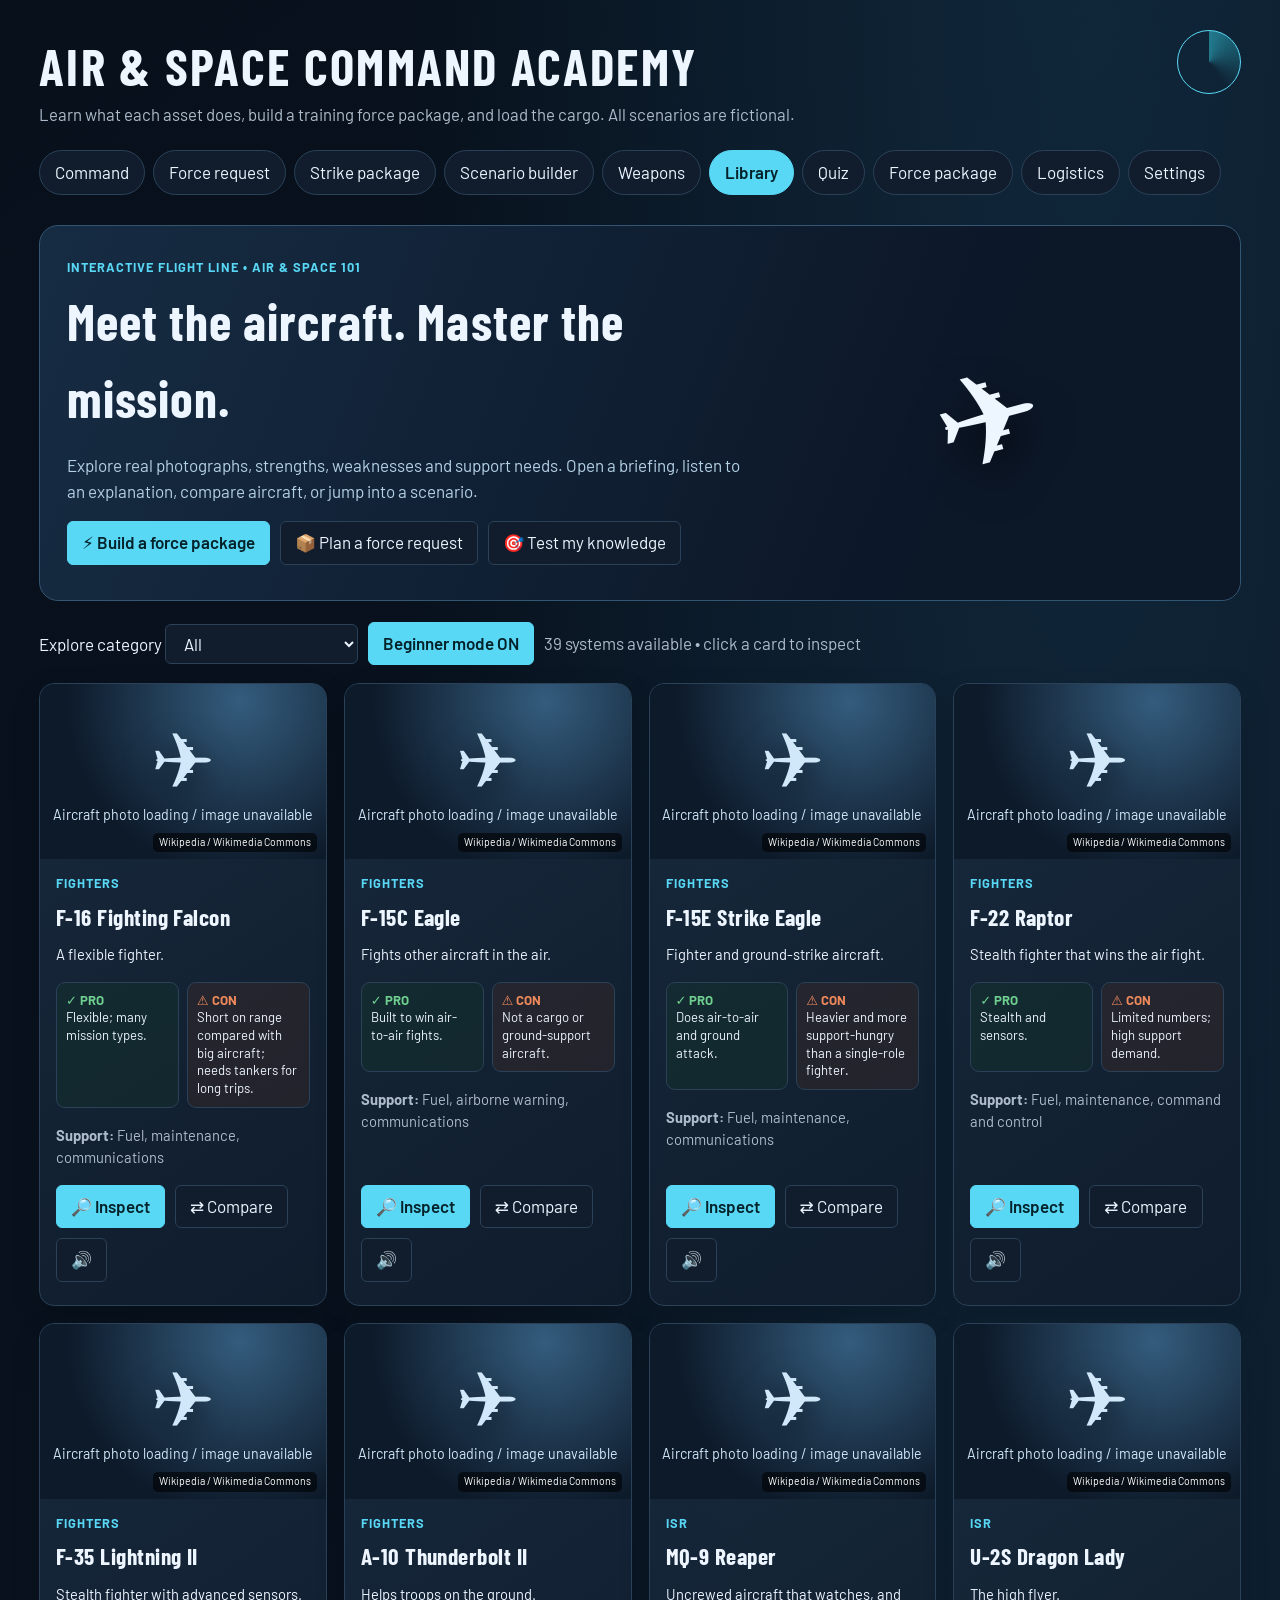
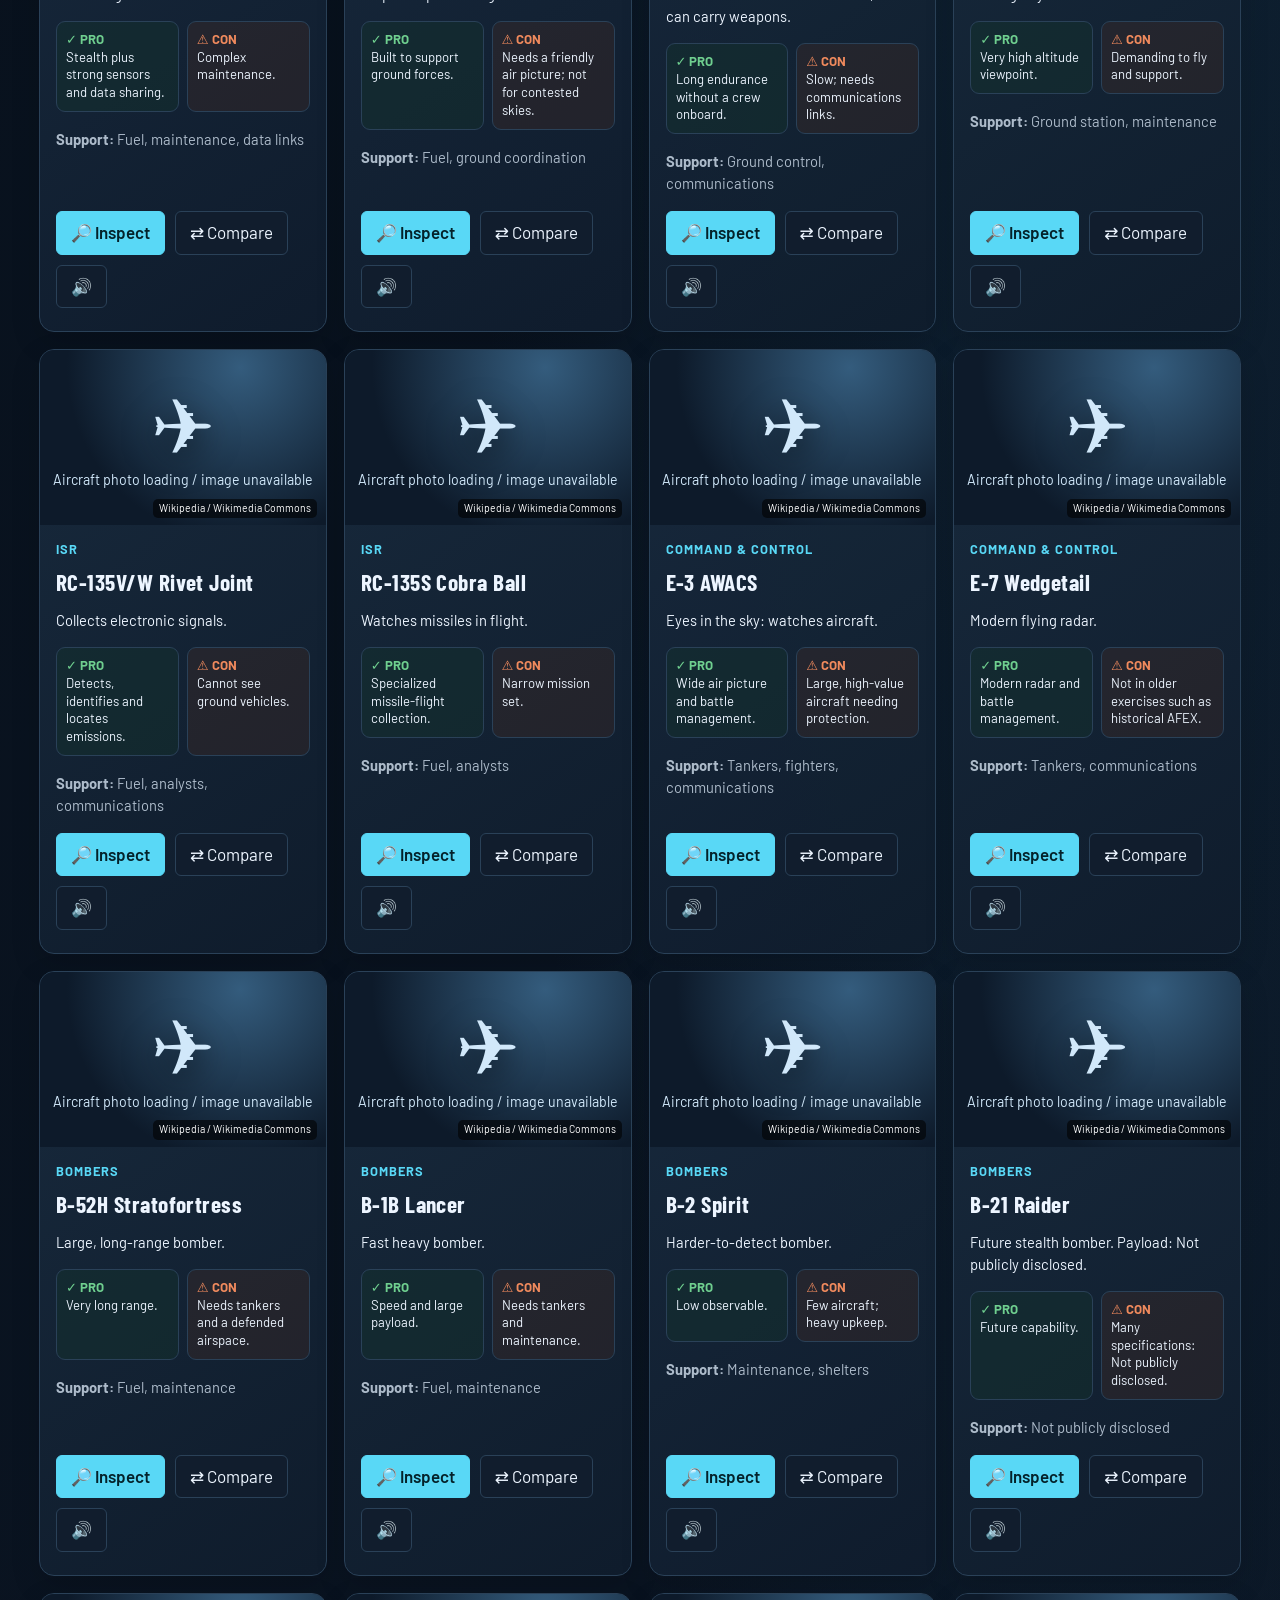
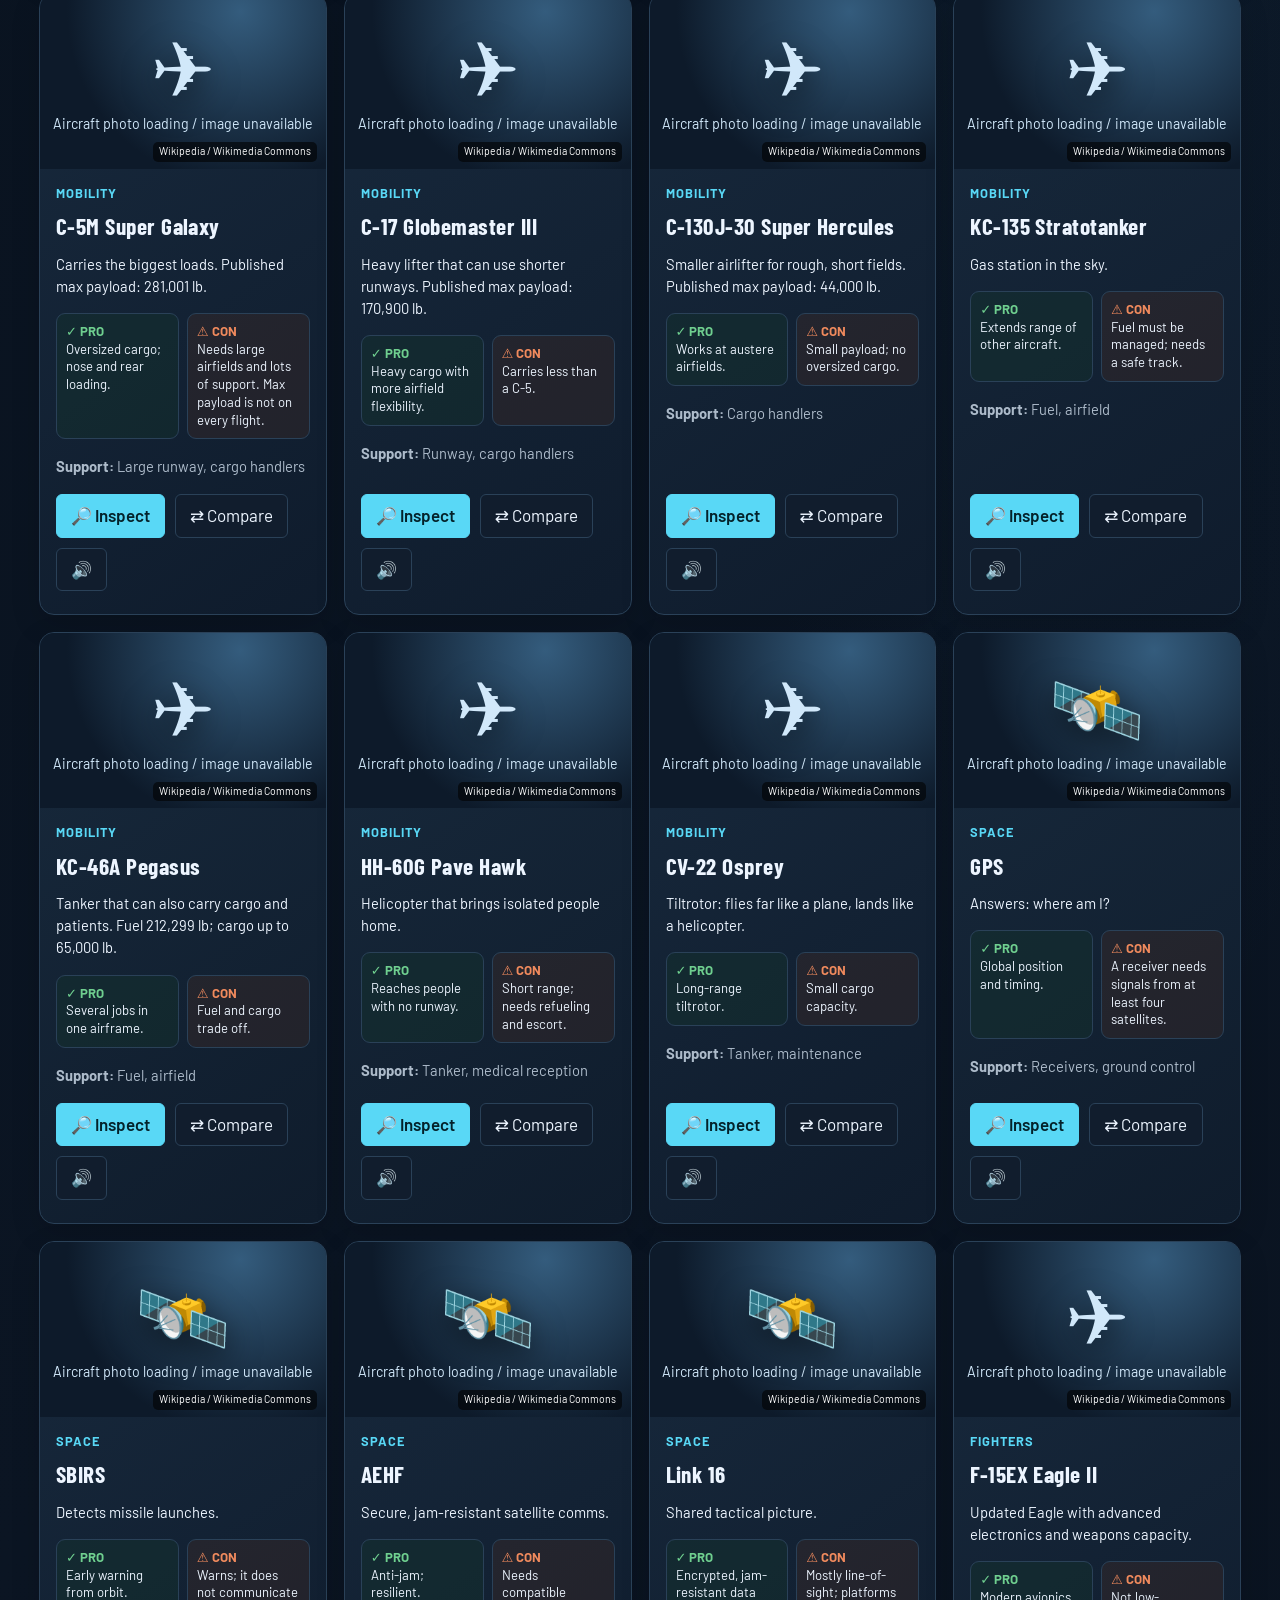
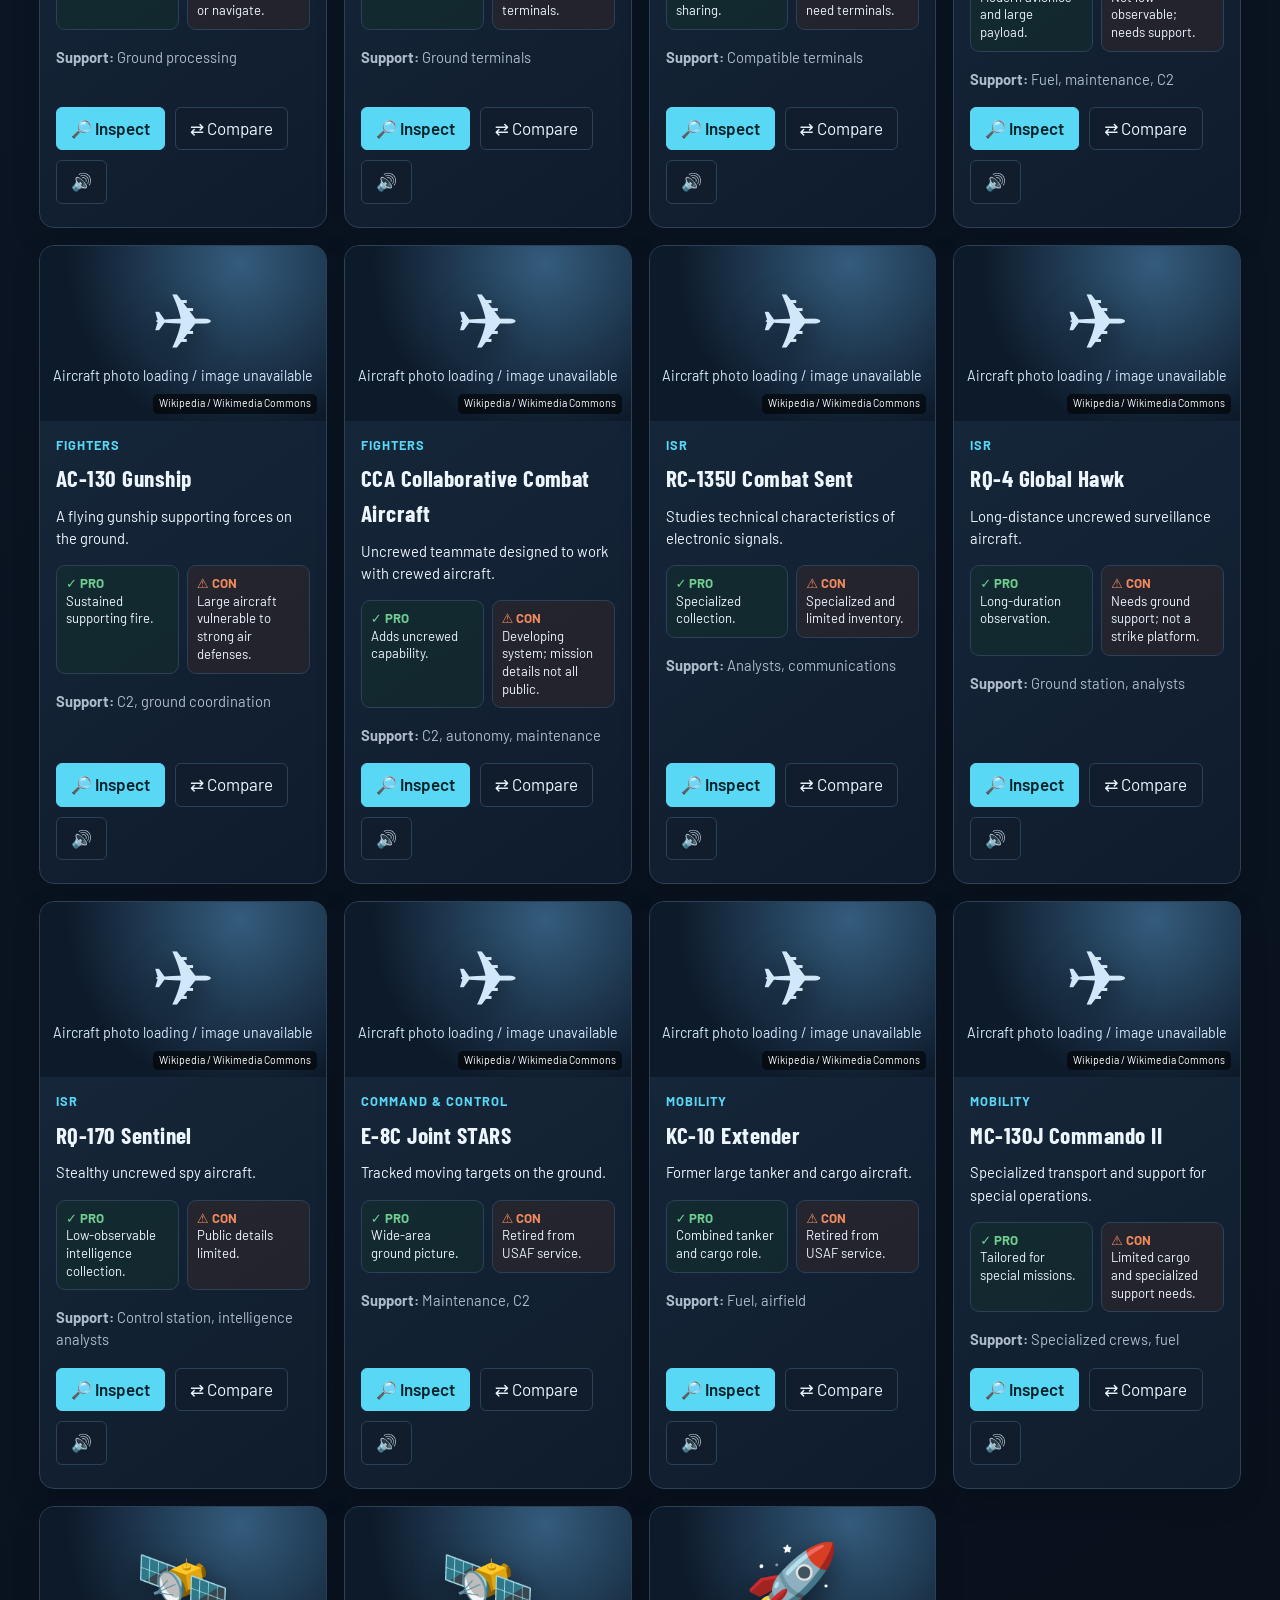
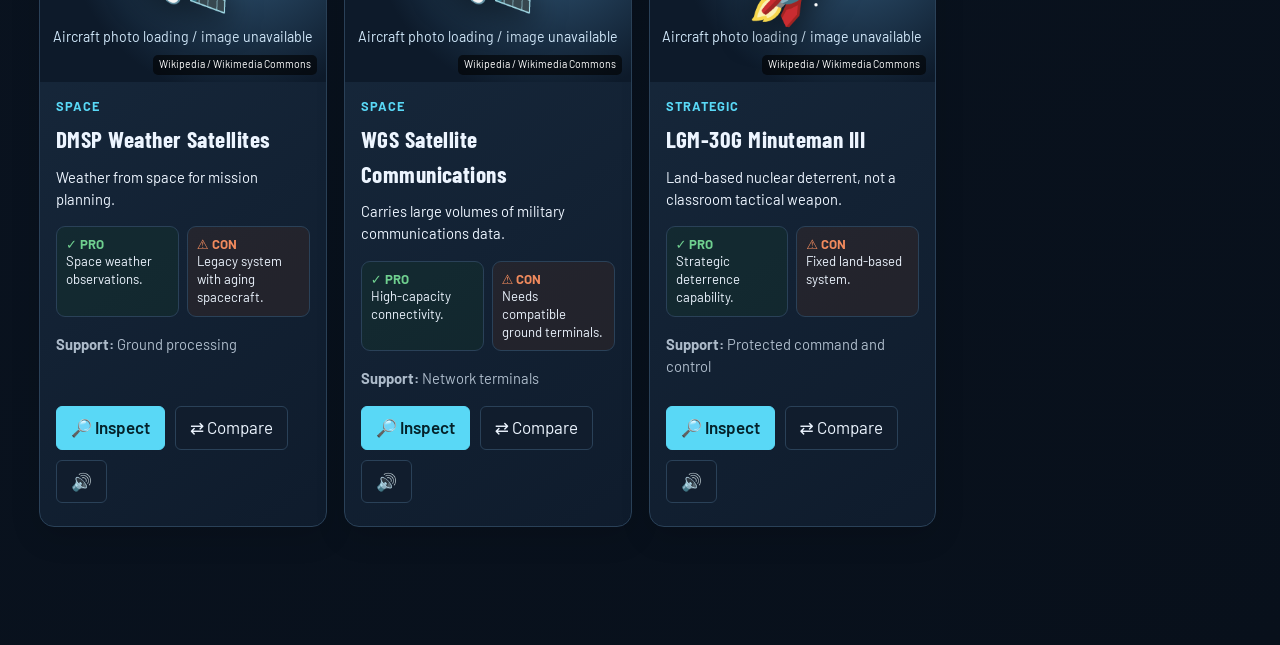
==== index.html @ cf3b9853 "Build interactive Air & Space Command Academy with visual aircraft hangar and mission training" ====
<!DOCTYPE html>
<html lang="en"><head><meta charset="utf-8"><title>Air & Space Command Academy</title>
<meta name="viewport" content="width=device-width, initial-scale=1, viewport-fit=cover">
<link rel="stylesheet" href="https://fonts.googleapis.com/css2?family=Barlow+Condensed:wght@600;700&family=Barlow:wght@400;500;600&display=swap">
<style>
:root{--bg:#0b121b;--panel:#141e2b;--line:#2a3a4d;--tx:#e6edf5;--mut:#9fb0c4;--acc:#35d0e6;--ok:#6fcf8f;--bad:#f08a5d;--warn:#e8c75a;--fs:17px;color-scheme:dark;box-sizing:border-box;padding-top:env(safe-area-inset-top,0px);padding-bottom:env(safe-area-inset-bottom,0px)}
@media(prefers-color-scheme:dark){:root:not([data-theme=light]){--bg:#0b121b}}
:root[data-theme=light]{--bg:#eef2f6;--panel:#fff;--line:#c5d0dc;--tx:#14202e;--mut:#4a5d72;--acc:#066f82;--ok:#18793c;--bad:#b4491c;--warn:#8a6a00;color-scheme:light}
*{box-sizing:border-box}html{scroll-padding-top:env(safe-area-inset-top,0px)}
body{margin:0;background:var(--bg);color:var(--tx);font:var(--fs)/1.5 Barlow,system-ui,sans-serif}
h1,h2,h3{font-family:'Barlow Condensed',Impact,sans-serif;letter-spacing:.02em;margin:.2em 0}
h1{font-size:2.3em;line-height:1}h2{font-size:1.7em}h3{font-size:1.25em}
header{padding:18px 16px 8px;max-width:1100px;margin:auto}
header p{color:var(--mut);margin:.2em 0 0}
nav{display:flex;gap:6px;flex-wrap:wrap;max-width:1100px;margin:8px auto;padding:0 16px}
button,select{font:inherit;color:var(--tx);background:var(--panel);border:1px solid var(--line);border-radius:6px;padding:8px 14px;cursor:pointer}
button:hover{border-color:var(--acc)}button:focus-visible,select:focus-visible,[tabindex]:focus-visible{outline:3px solid var(--acc);outline-offset:2px}
button.on{background:var(--acc);color:#04222a;border-color:var(--acc);font-weight:600}
button:disabled{opacity:.45;cursor:not-allowed}
main{max-width:1100px;margin:auto;padding:8px 16px 60px}
.grid{display:grid;gap:12px;grid-template-columns:repeat(auto-fill,minmax(230px,1fr))}
.card{background:var(--panel);border:1px solid var(--line);border-radius:8px;padding:14px}
.card.sel{border-color:var(--acc)}
.tag{display:inline-block;font-size:.78em;padding:1px 8px;border:1px solid var(--line);border-radius:99px;color:var(--mut);margin:0 4px 4px 0}
.ok{color:var(--ok)}.bad{color:var(--bad)}.warn{color:var(--warn)}.mut{color:var(--mut)}
.row{display:flex;gap:10px;flex-wrap:wrap;align-items:center;margin:8px 0}
.two{display:grid;gap:14px;grid-template-columns:1fr 1fr}@media(max-width:720px){.two{grid-template-columns:1fr}}
.bar{height:14px;background:var(--line);border-radius:7px;overflow:hidden}.bar i{display:block;height:100%;background:var(--acc);transition:width .25s}
.bar i.over{background:var(--bad)}
table{width:100%;border-collapse:collapse}th,td{border-bottom:1px solid var(--line);padding:8px;text-align:left;vertical-align:top}
.opt{display:block;width:100%;text-align:left;margin:6px 0}
.opt.right{border-color:var(--ok)}.opt.wrong{border-color:var(--bad)}
.radar{width:64px;height:64px;border-radius:50%;border:1px solid var(--acc);background:conic-gradient(from 0deg,rgba(53,208,230,.5),transparent 40%);animation:sw 4s linear infinite;float:right}
@keyframes sw{to{transform:rotate(360deg)}}
.rm .radar{animation:none}@media(prefers-reduced-motion:reduce){.radar{animation:none}}
.rm .radar{animation:none}
.plane{transition:transform 1.6s ease-in-out}
.hud{display:grid;gap:8px;grid-template-columns:repeat(auto-fit,minmax(120px,1fr));margin-bottom:10px}.hud div{background:var(--panel);border:1px solid var(--line);border-radius:8px;padding:8px 10px}.hud b{display:block;font:700 1.5em 'Barlow Condensed',sans-serif}
.ev{border-left:4px solid var(--warn);background:var(--panel);padding:10px 14px;margin:8px 0;border-radius:0 8px 8px 0}.tip{border-left-color:var(--acc)}
.log{max-height:190px;overflow:auto;font-size:.9em;color:var(--mut);padding-left:18px}
.map{background:var(--panel);border:1px solid var(--line);border-radius:8px}.map text{fill:var(--tx);font:12px Barlow,sans-serif}

/* Air & Space Academy visual upgrade — aircraft imagery with accessible fallbacks */
:root{--bg:#080f1a;--panel:#111d2d;--line:#2a4158;--acc:#59d8f6;--tx:#edf5ff;--mut:#adbbca}
body{background:radial-gradient(ellipse at 85% -10%,rgba(40,105,146,.28),transparent 46%),linear-gradient(145deg,#07101b,#0b1523 60%,#08101b);min-height:100vh}
header{max-width:1250px;padding:30px 24px 15px}header h1{font-size:clamp(2.2rem,4vw,4.1rem);letter-spacing:.045em;text-transform:uppercase}header p{font-size:1.05rem}
nav,main{max-width:1250px}nav{gap:8px;padding:0 24px;margin-bottom:12px}nav button{border-radius:999px;padding:9px 15px}main{padding:18px 24px 100px}
.card{border-radius:15px;padding:18px;background:linear-gradient(145deg,rgba(24,42,61,.98),rgba(15,28,44,.98));box-shadow:0 10px 30px #0002}
button{transition:transform .16s,border-color .15s,background .15s}button:hover:not(:disabled){transform:translateY(-2px)}
.aircraft-grid{display:grid;grid-template-columns:repeat(auto-fit,minmax(265px,1fr));gap:17px;margin:18px 0}
.aircraft-card{padding:0;overflow:hidden;display:flex;flex-direction:column;min-height:385px;transition:transform .2s,box-shadow .2s}
.aircraft-card:hover{transform:translateY(-4px);box-shadow:0 20px 44px #0006}
.aircraft-photo{width:100%;height:175px;object-fit:cover;display:block;background:linear-gradient(145deg,#253951,#07101d)}
.aircraft-photo[hidden]{display:none}
.photo-wrap{position:relative;height:175px;overflow:hidden;background:radial-gradient(circle at 70% 10%,#345c7d,#0d1a2a 68%)}
.photo-fallback{position:absolute;inset:0;display:flex;align-items:center;justify-content:center;flex-direction:column;gap:8px;color:#d1e8fa}
.photo-fallback .silhouette{font-size:4.8rem;line-height:1;filter:drop-shadow(0 10px 16px #0008)}
.photo-wrap.has-image .photo-fallback{display:none}
.photo-credit{position:absolute;bottom:7px;right:9px;background:#0009;color:white;padding:2px 6px;border-radius:5px;font-size:.65rem}
.ac-body{padding:15px 16px;flex:1;display:flex;flex-direction:column;gap:6px}.ac-body h3{font-size:1.45rem;margin:0}
.ac-body p{margin:3px 0;font-size:.92rem}.ac-actions{margin-top:auto;padding-top:8px}
.pro-con{display:grid;grid-template-columns:1fr 1fr;gap:8px;margin:7px 0}.pro-con div{padding:9px;border:1px solid var(--line);border-radius:9px;font-size:.82rem;line-height:1.35}.pro-con .positive{background:#14382855}.pro-con .negative{background:#462b2355}
.ac-role{color:var(--acc);font-size:.8rem;font-weight:700;letter-spacing:.08em;text-transform:uppercase}
.ac-hero{padding:27px;border:1px solid #335673;border-radius:19px;background:linear-gradient(112deg,#162c43,#0c1728 75%);display:grid;grid-template-columns:1.5fr 1fr;gap:15px;align-items:center;margin-bottom:21px;overflow:hidden}
.ac-hero h2{font-size:clamp(1.9rem,4vw,3.2rem);margin:4px 0}.ac-hero p{color:#b4d0e4}.ac-hero-art{font-size:8rem;text-align:center;transform:rotate(-15deg);text-shadow:0 20px 40px #0009}
.mini-grid{display:grid;grid-template-columns:repeat(auto-fit,minmax(160px,1fr));gap:10px;margin:10px 0 20px}
.mini-grid button{padding:12px;text-align:left;border-radius:12px}.mini-grid .photo-wrap{height:105px;border-radius:8px;margin-bottom:9px}.mini-grid .photo-fallback .silhouette{font-size:3rem}
.glass-modal{position:fixed;inset:0;background:#02080dcc;z-index:100;display:flex;align-items:center;justify-content:center;padding:18px;backdrop-filter:blur(8px)}
.glass-modal .modal-panel{width:min(720px,100%);max-height:94vh;overflow:auto;border:1px solid #46748f;border-radius:20px;background:#122236;box-shadow:0 40px 100px #000c;padding:22px}
.glass-modal .photo-wrap{height:260px;border-radius:13px;margin:10px 0 15px}
.glass-modal .photo-fallback .silhouette{font-size:6rem}
.modal-head{display:flex;align-items:center;justify-content:space-between;gap:10px}
.toast-area{position:fixed;bottom:20px;right:20px;z-index:120;max-width:min(420px,90vw);pointer-events:none}.game-toast{background:#193a4b;border:1px solid #59d8f6;border-radius:13px;padding:13px 16px;margin-top:8px;box-shadow:0 16px 36px #0008;animation:toastin .24s ease both}
@keyframes toastin{from{transform:translateY(18px);opacity:0}to{transform:none;opacity:1}}
.stage-panel{padding:13px;border:1px solid #315371;border-radius:12px;background:#0b2031;margin:12px 0}
.stage-panel h3{margin-bottom:6px}.tag{border-color:#3e5a74}
.game-flag{background:linear-gradient(100deg,#204b66,#0e253b);padding:12px;border-radius:10px;margin:14px 0}
@media(max-width:700px){.ac-hero{grid-template-columns:1fr}.ac-hero-art{display:none}main{padding:12px 13px 70px}.pro-con{grid-template-columns:1fr}.aircraft-grid{grid-template-columns:1fr}header{padding:20px 14px 12px}}
@media(prefers-reduced-motion:reduce){.aircraft-card,.game-toast,button{animation:none;transition:none!important}}
</style></head><body>
<header><div class="radar" aria-hidden="true"></div><h1>Air &amp; Space Command Academy</h1>
<p>Learn what each asset does, build a training force package, and load the cargo. All scenarios are fictional.</p></header>
<nav id="nav" aria-label="Main"></nav>
<main id="app" aria-live="polite"></main>
<script>
/* ---------- DATA (public-source facts only; unknowns are marked) ---------- */
const A=[
["f16","F-16 Fighting Falcon","Fighters","Multirole fighter","A flexible fighter.","fighter","Flexible; many mission types.","Short on range compared with big aircraft; needs tankers for long trips.","Fuel, maintenance, communications"],
["f15c","F-15C Eagle","Fighters","Air superiority","Fights other aircraft in the air.","fighter","Built to win air-to-air fights.","Not a cargo or ground-support aircraft.","Fuel, airborne warning, communications"],
["f15e","F-15E Strike Eagle","Fighters","Multirole strike","Fighter and ground-strike aircraft.","fighter","Does air-to-air and ground attack.","Heavier and more support-hungry than a single-role fighter.","Fuel, maintenance, communications"],
["f22","F-22 Raptor","Fighters","Air dominance (stealth)","Stealth fighter that wins the air fight.","fighter","Stealth and sensors.","Limited numbers; high support demand.","Fuel, maintenance, command and control"],
["f35","F-35 Lightning II","Fighters","Stealth multirole","Stealth fighter with advanced sensors.","fighter","Stealth plus strong sensors and data sharing.","Complex maintenance.","Fuel, maintenance, data links"],
["a10","A-10 Thunderbolt II","Fighters","Close air support","Helps troops on the ground.","fighter","Built to support ground forces.","Needs a friendly air picture; not for contested skies.","Fuel, ground coordination"],
["mq9","MQ-9 Reaper","ISR","ISR and strike","Uncrewed aircraft that watches, and can carry weapons.","isr","Long endurance without a crew onboard.","Slow; needs communications links.","Ground control, communications"],
["u2","U-2S Dragon Lady","ISR","High-altitude reconnaissance","The high flyer.","isr","Very high altitude viewpoint.","Demanding to fly and support.","Ground station, maintenance"],
["rc135","RC-135V/W Rivet Joint","ISR","Signals intelligence","Collects electronic signals.","isr","Detects, identifies and locates emissions.","Cannot see ground vehicles.","Fuel, analysts, communications"],
["rc135s","RC-135S Cobra Ball","ISR","Ballistic missile intelligence","Watches missiles in flight.","isr","Specialized missile-flight collection.","Narrow mission set.","Fuel, analysts"],
["e3","E-3 AWACS","Command & control","Airborne warning and control","Eyes in the sky: watches aircraft.","c2","Wide air picture and battle management.","Large, high-value aircraft needing protection.","Tankers, fighters, communications"],
["e7","E-7 Wedgetail","Command & control","Airborne early warning and control","Modern flying radar.","c2","Modern radar and battle management.","Not in older exercises such as historical AFEX.","Tankers, communications"],
["b52","B-52H Stratofortress","Bombers","Long-range strategic bomber","Large, long-range bomber.","bomber","Very long range.","Needs tankers and a defended airspace.","Fuel, maintenance"],
["b1","B-1B Lancer","Bombers","Supersonic conventional bomber","Fast heavy bomber.","bomber","Speed and large payload.","Needs tankers and maintenance.","Fuel, maintenance"],
["b2","B-2 Spirit","Bombers","Stealth bomber","Harder-to-detect bomber.","bomber","Low observable.","Few aircraft; heavy upkeep.","Maintenance, shelters"],
["b21","B-21 Raider","Bombers","Next-generation stealth bomber","Future stealth bomber. Payload: Not publicly disclosed.","bomber","Future capability.","Many specifications: Not publicly disclosed.","Not publicly disclosed"],
["c5","C-5M Super Galaxy","Mobility","Oversized strategic airlift","Carries the biggest loads. Published max payload: 281,001 lb.","airlift","Oversized cargo; nose and rear loading.","Needs large airfields and lots of support. Max payload is not on every flight.","Large runway, cargo handlers"],
["c17","C-17 Globemaster III","Mobility","Strategic and tactical airlift","Heavy lifter that can use shorter runways. Published max payload: 170,900 lb.","airlift medevac","Heavy cargo with more airfield flexibility.","Carries less than a C-5.","Runway, cargo handlers"],
["c130","C-130J-30 Super Hercules","Mobility","Tactical airlift","Smaller airlifter for rough, short fields. Published max payload: 44,000 lb.","airlift","Works at austere airfields.","Small payload; no oversized cargo.","Cargo handlers"],
["kc135","KC-135 Stratotanker","Mobility","Aerial refueling","Gas station in the sky.","tanker","Extends range of other aircraft.","Fuel must be managed; needs a safe track.","Fuel, airfield"],
["kc46","KC-46A Pegasus","Mobility","Refueling, cargo, aeromedical","Tanker that can also carry cargo and patients. Fuel 212,299 lb; cargo up to 65,000 lb.","tanker airlift medevac","Several jobs in one airframe.","Fuel and cargo trade off.","Fuel, airfield"],
["hh60","HH-60G Pave Hawk","Mobility","Combat rescue","Helicopter that brings isolated people home.","rescue","Reaches people with no runway.","Short range; needs refueling and escort.","Tanker, medical reception"],
["cv22","CV-22 Osprey","Mobility","Special operations transport","Tiltrotor: flies far like a plane, lands like a helicopter.","rescue airlift","Long-range tiltrotor.","Small cargo capacity.","Tanker, maintenance"],
["gps","GPS","Space","Position, navigation, timing","Answers: where am I?","space","Global position and timing.","A receiver needs signals from at least four satellites.","Receivers, ground control"],
["sbirs","SBIRS","Space","Missile warning","Detects missile launches.","space","Early warning from orbit.","Warns; it does not communicate or navigate.","Ground processing"],
["aehf","AEHF","Space","Protected satellite communications","Secure, jam-resistant satellite comms.","comms","Anti-jam; resilient.","Needs compatible terminals.","Ground terminals"],
["l16","Link 16","Space","Tactical data sharing","Shared tactical picture.","comms","Encrypted, jam-resistant data sharing.","Mostly line-of-sight; platforms need terminals.","Compatible terminals"]
].map(a=>({id:a[0],name:a[1],cat:a[2],job:a[3],easy:a[4],tags:a[5].split(" "),pro:a[6],con:a[7],sup:a[8]}));
const byId=Object.fromEntries(A.map(a=>[a.id,a]));
const CATS=["All",...new Set(A.map(a=>a.cat))];
const MISSIONS=[
{t:"Humanitarian disaster relief",b:"A fictional storm has cut road access to a coastal region. Deliver food, water and medical supplies and move the injured.",need:[["airlift","Airlift to move supplies"],["medevac","Aeromedical capability for patients"],["comms","Communications so receiving teams are coordinated"]],bad:["fighter","bomber"]},
{t:"ISR collection",b:"A commander needs long-endurance observation of a fictional region, with findings reported quickly.",need:[["isr","A collection asset"],["c2","Command and control to manage the picture"],["comms","A communications path to deliver the report"]],bad:["bomber","airlift"]},
{t:"Personnel recovery",b:"A fictional crew is isolated far from any runway. Recover them and get them to medical care.",need:[["rescue","A recovery asset"],["tanker","Refueling to extend reach"],["isr","ISR to locate the people"],["c2","Command and control to coordinate"]],bad:["bomber"]}];
const CARGO=[["Water pallets",30000,0],["Food pallets",24000,0],["Medical supplies",8000,0],["Generator set",12000,0],["Tall utility vehicle",20000,1],["Heavy loader",90000,1],["Field kitchen",14000,0]];
const CAP={c5:281001,c17:170900,c130:44000};
const AF={maj:["Major airfield","Accepts all three aircraft.",["c5","c17","c130"],0],sh:["Short regional runway","C-17 and C-130 only.",["c17","c130"],0],aus:["Austere strip","C-130 only.",["c130"],0]};

/* ---------- STATE ---------- */
const $=s=>document.querySelector(s);
let P={best:0,answered:0,correct:0,missed:[],text:17,rm:0,light:0};
try{Object.assign(P,JSON.parse(localStorage.getItem("asa")||"{}"))}catch(e){}
const save=()=>{try{localStorage.setItem("asa",JSON.stringify(P))}catch(e){}};
const S={view:"cmd",cat:"All",open:null,beg:true,cmp:[],q:null,m:0,picks:[],res:null,ac:"c130",af:"maj",load:[],lres:null};
const esc=s=>String(s).replace(/[&<>"]/g,c=>({"&":"&amp;","<":"&lt;",">":"&gt;",'"':"&quot;"}[c]));
const lb=n=>n.toLocaleString("en-US")+" lb";
const shuf=a=>{a=a.slice();for(let i=a.length-1;i>0;i--){const j=Math.random()*(i+1)|0;[a[i],a[j]]=[a[j],a[i]]}return a};
function apply(){document.documentElement.style.setProperty("--fs",P.text+"px");document.documentElement.dataset.theme=P.light?"light":"dark";document.body.classList.toggle("rm",!!P.rm)}

/* ---------- VIEWS ---------- */
const V={
hangar(){const list=A.filter(a=>S.cat=="All"||a.cat==S.cat);
let h=`<div class="row"><label>Category <select data-chg="cat">${CATS.map(c=>`<option${c==S.cat?" selected":""}>${c}</option>`).join("")}</select></label>
<button data-act="beg" class="${S.beg?"on":""}" aria-pressed="${S.beg}">Beginner explanations: ${S.beg?"on":"off"}</button></div>`;
if(S.cmp.length)h+=cmpTable();
h+=`<div class="grid">`+list.map(a=>`<div class="card ${S.open==a.id?"sel":""}"><h3>${esc(a.name)}</h3><span class="tag">${a.cat}</span>
<p>${S.beg?esc(a.easy):esc(a.job)}</p><div class="row"><button data-act="open" data-id="${a.id}">Inspect</button>
<button data-act="cmp" data-id="${a.id}" aria-pressed="${S.cmp.includes(a.id)}" class="${S.cmp.includes(a.id)?"on":""}">${S.cmp.includes(a.id)?"Remove":"Compare"}</button></div></div>`).join("")+`</div>`;
if(S.open){const a=byId[S.open];h+=`<div class="card" style="margin-top:14px" id="detail" tabindex="-1"><h2>${esc(a.name)}</h2>
<p><b>Job:</b> ${esc(a.job)}</p><p><b>In plain English:</b> ${esc(a.easy)}</p>
<div class="two"><div><h3 class="ok">Good at</h3><p>${esc(a.pro)}</p></div><div><h3 class="bad">Limitations</h3><p>${esc(a.con)}</p></div></div>
<p><b>Support it needs:</b> ${esc(a.sup)}</p><p class="mut">Where a figure is not listed, it is not publicly disclosed here. Verify numbers against official sources before using them in class.</p>
<div class="row"><button data-act="quizone" data-id="${a.id}">Test me on this</button><button data-act="close">Close</button></div></div>`}
return h},
quiz(){const q=S.q;
if(!q)return `<div class="card"><h2>Quiz</h2><p>Best score: ${P.best}% · Lifetime: ${P.correct}/${P.answered} correct</p><div class="row"><button class="on" data-act="qstart">Start 10 questions</button>${P.missed.length?`<button data-act="qmissed">Review ${P.missed.length} missed</button>`:""}</div></div>`;
if(q.i>=q.items.length){const pct=Math.round(q.score/q.items.length*100);return `<div class="card"><h2>Finished: ${q.score}/${q.items.length} (${pct}%)</h2><p>${pct>=80?"Strong work. Try the force package builder next.":"Review the missed assets in the Library, then retry."}</p><div class="row"><button class="on" data-act="qstart">Try again</button><button data-act="qclose">Done</button></div></div>`}
const it=q.items[q.i],a=byId[it.id];
return `<div class="card"><p class="mut">Question ${q.i+1} of ${q.items.length}</p><h2>What is the primary job of the ${esc(a.name)}?</h2>
${it.opts.map((o,k)=>{const L="ABCD"[k];let c="";if(q.done){if(o==a.job)c="right";else if(k==q.pick)c="wrong"}
return `<button class="opt ${c}" data-act="ans" data-k="${k}" ${q.done?"disabled":""}>${L}. ${esc(o)}</button>`}).join("")}
${q.done?`<p class="${q.pick!=null&&it.opts[q.pick]==a.job?"ok":"bad"}"><b>${it.opts[q.pick]==a.job?"Correct.":"Not quite."}</b> ${esc(a.easy)} Limitation to remember: ${esc(a.con)}</p><div class="row">${q.i>0?`<button data-act="qprev">Previous</button>`:""}<button class="on" data-act="qnext">Next</button></div>`:`<p class="mut">Pick the best answer. The explanation appears after you submit.</p>`}</div>`},
build(){const m=MISSIONS[S.m];
let h=`<div class="row"><label>Mission <select data-chg="m">${MISSIONS.map((x,i)=>`<option value="${i}"${i==S.m?" selected":""}>${x.t}</option>`).join("")}</select></label></div>
<div class="card"><h3>Brief</h3><p>${m.b}</p><p class="mut">Needs: ${m.need.map(n=>n[1]).join("; ")}.</p></div>
<h3>Your package (${S.picks.length})</h3><div class="row">${S.picks.length?S.picks.map(id=>`<button data-act="pick" data-id="${id}" class="on">${esc(byId[id].name)} ✕</button>`).join(""):`<span class="mut">Select assets below. Activate a selected asset to remove it.</span>`}</div>
<div class="row"><button class="on" data-act="assess" ${S.picks.length?"":"disabled"}>Submit for assessment</button><button data-act="clearpk">Clear</button></div>`;
if(S.res)h+=S.res;
h+=`<h3>Available assets</h3><div class="row">`+A.map(a=>`<button data-act="pick" data-id="${a.id}" aria-pressed="${S.picks.includes(a.id)}" class="${S.picks.includes(a.id)?"on":""}">${esc(a.name)}</button>`).join("")+`</div>`;return h},
logi(){const ac=S.ac,af=AF[S.af],cap=CAP[ac],tot=S.load.reduce((s,i)=>s+CARGO[i][1],0),pct=Math.min(100,tot/cap*100);
const ok=af[2].includes(ac);
let h=`<div class="row"><label>Aircraft <select data-chg="ac">${[["c5","C-5M"],["c17","C-17"],["c130","C-130J-30"]].map(x=>`<option value="${x[0]}"${x[0]==ac?" selected":""}>${x[1]}</option>`).join("")}</select></label>
<label>Destination <select data-chg="af">${Object.entries(AF).map(([k,v])=>`<option value="${k}"${k==S.af?" selected":""}>${v[0]}</option>`).join("")}</select></label></div>
<p class="${ok?"ok":"bad"}">${af[0]}: ${af[1]} ${ok?"This aircraft can land here.":"This aircraft cannot land here."}</p>
<p>Load: <b>${lb(tot)}</b> of ${lb(cap)} published maximum payload. <span class="mut">Cargo weights here are fictional; real payload varies by flight.</span></p>
<div class="bar" role="progressbar" aria-valuenow="${Math.round(pct)}" aria-valuemin="0" aria-valuemax="100"><i class="${tot>cap?"over":""}" style="width:${pct}%"></i></div>
<div class="grid" style="margin-top:12px">`+CARGO.map((c,i)=>{const on=S.load.includes(i);return `<div class="card ${on?"sel":""}"><b>${c[0]}</b><br>${lb(c[1])} ${c[2]?`<span class="tag">oversized</span>`:""}<div class="row"><button data-act="load" data-i="${i}" class="${on?"on":""}">${on?"Unload":"Load"}</button></div></div>`}).join("")+`</div>
<div class="row"><button class="on" data-act="launch" ${S.load.length?"":"disabled"}>Launch mission</button><button data-act="clearload">Clear load</button></div>`;
if(S.lres)h+=S.lres;
return h},
cmd(){return cmdView()},
settings(){return `<div class="card"><h2>Settings</h2><div class="row"><button data-act="tsm">Text smaller</button><button data-act="tlg">Text larger</button><span class="mut">Size ${P.text}px</span></div>
<div class="row"><button data-act="rm" aria-pressed="${!!P.rm}" class="${P.rm?"on":""}">Reduced motion: ${P.rm?"on":"off"}</button><button data-act="light" aria-pressed="${!!P.light}" class="${P.light?"on":""}">Light theme: ${P.light?"on":"off"}</button></div>
<div class="row"><button data-act="reset">Reset saved progress</button></div></div>
<div class="card" style="margin-top:12px"><h3>Roadmap</h3><p>This build covers the first milestone: library, compare, quiz, package builder and logistics. Next: 3D hangar, scenario files, simulation with seeded events, multiplayer.</p><p class="mut">Public build contains only fictional scenarios. Keep restricted exercise materials out of it.</p></div>`}
};
function cmpTable(){const rows=[["Job","job"],["Plain English","easy"],["Good at","pro"],["Limitations","con"],["Needs","sup"]];
return `<div class="card" style="margin-bottom:12px;overflow-x:auto"><h3>Comparison</h3><table><tr><th></th>${S.cmp.map(id=>`<th>${esc(byId[id].name)}</th>`).join("")}</tr>${rows.map(r=>`<tr><th>${r[0]}</th>${S.cmp.map(id=>`<td>${esc(byId[id][r[1]])}</td>`).join("")}</tr>`).join("")}</table></div>`}

/* ---------- RULES ---------- */
function assess(){const m=MISSIONS[S.m],cov=new Set(S.picks.flatMap(id=>byId[id].tags));
const got=m.need.filter(n=>cov.has(n[0])),miss=m.need.filter(n=>!cov.has(n[0]));
const needT=m.need.map(n=>n[0]);
const extra=S.picks.filter(id=>byId[id].tags.some(t=>m.bad.includes(t))||!byId[id].tags.some(t=>needT.includes(t)));
const score=Math.round(got.length/m.need.length*100-extra.length*10);
S.res=`<div class="card" style="margin:12px 0"><h3>Assessment: ${Math.max(0,score)}%</h3>
<p class="ok"><b>Matches the mission:</b> ${got.length?got.map(n=>n[1]).join("; "):"none yet"}.</p>
<p class="bad"><b>Missing:</b> ${miss.length?miss.map(n=>n[1]).join("; "):"nothing required."}</p>
<p class="warn"><b>Little value here:</b> ${extra.length?extra.map(id=>byId[id].name).join(", ")+". These add little to this objective.":"none."}</p>
<p class="mut">Training feedback only. Real packages depend on orders, threats and available specifications.</p></div>`}
function launch(){const ac=S.ac,af=AF[S.af],cap=CAP[ac],tot=S.load.reduce((s,i)=>s+CARGO[i][1],0),errs=[];
if(!af[2].includes(ac))errs.push(`The ${byId[ac].name} cannot operate from the ${af[0].toLowerCase()}.`);
if(tot>cap)errs.push(`Load is ${lb(tot-cap)} over the payload limit.`);
if(ac=="c130"&&S.load.some(i=>CARGO[i][2]))errs.push("Oversized cargo does not fit a C-130J-30 in this game.");
if(errs.length){S.lres=`<div class="card" style="margin-top:12px"><h3 class="bad">Launch rejected</h3><ul>${errs.map(e=>`<li>${e}</li>`).join("")}</ul><p>Nothing departed. Change the aircraft, destination or load and try again.</p></div>`;return}
S.lres=`<div class="card" style="margin-top:12px"><h3 class="ok">Delivered</h3><svg viewBox="0 0 400 60" width="100%" role="img" aria-label="Aircraft flying from origin to destination"><line x1="20" y1="40" x2="380" y2="40" stroke="var(--line)" stroke-dasharray="4"/><g class="plane" id="pl" style="transform:translateX(0)"><path d="M10 40 l22-8 l-4 8 l4 8z" fill="var(--acc)"/></g></svg>
<p>${S.load.length} items, ${lb(tot)}, delivered once. Inventory updated.</p><p class="mut">Takeaway: the best aircraft depends on cargo, runway and support, not just maximum payload.</p></div>`;
S.anim=1}

/* ---------- QUIZ ---------- */
function mkQ(ids){const items=shuf(ids).slice(0,10).map(id=>{const a=byId[id];const others=shuf([...new Set(A.filter(x=>x.job!=a.job).map(x=>x.job))]).slice(0,3);return{id,opts:shuf([a.job,...others])}});return{items,i:0,score:0,done:false,pick:null,ids}}

/* ---------- EVENTS ---------- */
document.addEventListener("click",e=>{const b=e.target.closest("[data-act],[data-v]");if(!b)return;
if(b.dataset.v){S.view=b.dataset.v;return draw()}
const a=b.dataset.act,id=b.dataset.id;
const F={
...CMDF,...FPF,...SBF,...FRF,beg:()=>S.beg=!S.beg,open:()=>{S.open=id;S.focus="detail"},close:()=>S.open=null,
cmp:()=>{S.cmp=S.cmp.includes(id)?S.cmp.filter(x=>x!=id):[...S.cmp,id].slice(-3)},
quizone:()=>{S.q=mkQ([id,...shuf(A.map(x=>x.id)).slice(0,9)]);S.q.items[0]=S.q.items.find(x=>x.id==id)||S.q.items[0];S.view="quiz"},
qstart:()=>S.q=mkQ(A.map(x=>x.id)),qmissed:()=>S.q=mkQ(P.missed),qclose:()=>S.q=null,
ans:()=>{const q=S.q;if(q.done)return;q.pick=+b.dataset.k;q.done=true;const it=q.items[q.i],ok=it.opts[q.pick]==byId[it.id].job;P.answered++;
if(ok){q.score++;P.correct++;P.missed=P.missed.filter(x=>x!=it.id)}else if(!P.missed.includes(it.id))P.missed.push(it.id);
if(q.i==q.items.length-1)P.best=Math.max(P.best,Math.round(q.score/q.items.length*100));save()},
qnext:()=>{S.q.i++;S.q.done=false;S.q.pick=null},qprev:()=>{S.q.i--;S.q.done=true},
pick:()=>{S.picks=S.picks.includes(id)?S.picks.filter(x=>x!=id):[...S.picks,id];S.res=null},clearpk:()=>{S.picks=[];S.res=null},assess,
load:()=>{const i=+b.dataset.i;S.load=S.load.includes(i)?S.load.filter(x=>x!=i):[...S.load,i];S.lres=null},clearload:()=>{S.load=[];S.lres=null},launch,
tsm:()=>{P.text=Math.max(14,P.text-1);save()},tlg:()=>{P.text=Math.min(26,P.text+1);save()},
rm:()=>{P.rm^=1;save()},light:()=>{P.light^=1;save()},
reset:()=>{if(confirm("Reset all saved progress?")){P={best:0,answered:0,correct:0,missed:[],text:17,rm:0,light:0};save()}}};
S.b=b;if(F[a]){F[a]();draw()}});
document.addEventListener("change",e=>{const k=e.target.dataset.chg;if(!k)return;const v=e.target.value;
if(k=="wa"){S.wa=v;S.ww=[]}if(k=="pm"){clearInterval(window.T);FP=newFP(+v)}if(k=="sd_t")S.sd.t=v;if(k=="sd_b")S.sd.b=v;if(k=="sd_e")S.sd.e=v;if(k=="frs")FR=newFR(+v);if(k.startsWith("frl:")){FR.load[k.slice(4)]=v;FR.res=null}if(k=="cat")S.cat=v;if(k=="m"){S.m=+v;S.res=null;S.picks=[]}if(k=="ac"){S.ac=v;S.lres=null}if(k=="af"){S.af=v;S.lres=null}draw()});

/* ---------- COMMAND GAME ---------- */
let G=null;
const rng=s=>()=>{s|=0;s=s+0x6D2B79F5|0;let t=Math.imul(s^s>>>15,1|s);t=t+Math.imul(t^t>>>7,61|t)^t;return((t^t>>>14)>>>0)/4294967296};
const EV=[{k:"storm",t:"Storm front: no flight can arrive this turn."},{k:"quake",t:"Aftershock: the Harbor City runway is closed again."},{k:"fault",t:"Maintenance fault: an idle aircraft is grounded for 2 turns."},{k:"surge",t:"Patient surge: 4 more casualties reported."},{k:"comms",t:"Communications outage: dispatching costs 2 AP until repaired."},{k:"gift",t:"Allied fuel donation: +3 fuel."}];
const FL=[["C-5M",26,0,2],["C-17 #1",16,6,1],["C-17 #2",16,6,1],["C-130 #1",4,2,1],["C-130 #2",4,2,1],["C-130 #3",4,2,1]];
const L=m=>G.log.unshift("T"+G.turn+": "+m);
function startTurn(){G.storm=false;G.ap=3;G.intel=null;const e=G.ev[G.turn];if(!e)return;L(e.t);
if(e.k=="storm")G.storm=true;if(e.k=="quake")G.rw=false;if(e.k=="surge")G.pat+=4;if(e.k=="comms")G.comms=false;if(e.k=="gift")G.fuel+=3;
if(e.k=="fault"){const c=G.ac.filter(a=>a.st=="idle");if(c.length){const a=c[G.r()*c.length|0];a.st="mx";a.w=2}}}
function newG(seed){const r=rng(seed),ev=[null];for(let t=1;t<=10;t++)ev.push(t>1&&r()<.65?EV[r()*EV.length|0]:null);
G={seed,turn:1,ap:3,fuel:10,sup:0,pat:6,evac:0,mor:0,rw:false,comms:true,storm:false,ev,r,log:[],intel:null,div:0,idle:0,apu:0,msg:"",over:false,ac:FL.map(f=>({n:f[0],cap:f[1],med:f[2],fc:f[3],st:"idle",job:"",w:0}))};
L("The Harbor City runway is damaged. Port Alder is ready. You are in command.")}
function endTurn(){if(G.over)return;G.apu+=G.ap;G.msg="";
G.ac.forEach(a=>{if(a.st=="back")a.st="idle";else if(a.st=="mx"&&--a.w<=0)a.st="idle"});
G.ac.forEach(a=>{if(a.st!="out")return;if(G.storm){L(a.n+" is holding for weather.");return}
if(a.cap>=16&&!G.rw){G.div++;L(a.n+" diverted: runway closed to heavy aircraft. Sortie wasted.");a.st="back";return}
if(a.job=="sup"){G.sup+=a.cap;L(a.n+" delivered "+a.cap+" supply units.")}else{const n=Math.min(a.med,G.pat);G.pat-=n;G.evac+=n;L(a.n+" evacuated "+n+" patients.")}a.st="back"});
G.pat+=2;if(G.pat>6){G.mor+=Math.ceil((G.pat-6)/3);L("Waiting patients are straining morale.")}
G.idle+=G.ac.filter(a=>a.st=="idle").length;
if(G.turn>=10){G.over=true;L("Mission window closed.");return}G.turn++;startTurn()}
function score(){const s=Math.min(100,G.sup/120*100),e=Math.min(100,G.evac/16*100),m=Math.max(0,100-G.mor*6);return{s:Math.round(s),e:Math.round(e),m:Math.round(m),t:Math.round(s*.5+e*.3+m*.2)}}
function hint(){if(!G.rw)return "Heavy aircraft (C-5, C-17) cannot land at Harbor City until engineers clear the runway. Clear it before sending them.";
if(!G.comms)return "Comms are down, so every dispatch costs 2 AP. Repair them.";if(G.fuel<3)return "Fuel is low. Order a fuel convoy before it limits your sorties.";
if(G.pat>=6)return "Patients are piling up. Send an aeromedical sortie: C-17s carry the most.";if(G.ac.some(a=>a.st=="mx"))return "An aircraft is in maintenance. Expedite repairs if you have spare AP.";
if(G.ac.some(a=>a.st=="idle"))return "Idle aircraft deliver nothing. Dispatch them while you have AP.";return "Everything is moving. Spend spare AP on recon to see next turn’s event."}
const CMDF={c_start:()=>newG(Math.random()*9999|0),c_replay:()=>newG(G.seed),c_quit:()=>G=null,c_end:endTurn,
c_go:()=>{const d=S.b.dataset,a=G.ac[+d.i],c=G.comms?1:2;G.msg="";
if(a.st!="idle")G.msg="That aircraft is not available.";else if(G.ap<c)G.msg="Not enough action points. End the turn.";else if(G.fuel<a.fc)G.msg="Not enough fuel. Order a fuel convoy.";
else{G.ap-=c;G.fuel-=a.fc;a.st="out";a.job=d.j;L(a.n+" departs with "+(d.j=="sup"?"supplies":"medical teams")+".")}},
c_clear:()=>{if(G.ap<1)return G.msg="No action points left.";G.ap--;G.rw=true;L("Engineers cleared the Harbor City runway.")},
c_comms:()=>{if(G.ap<1)return G.msg="No action points left.";G.ap--;G.comms=true;L("Communications restored.")},
c_fuel:()=>{if(G.ap<1)return G.msg="No action points left.";G.ap--;G.fuel+=3;L("Fuel convoy arrived: +3 fuel.")},
c_fix:()=>{const a=G.ac.find(x=>x.st=="mx");if(!a)return G.msg="No aircraft in maintenance.";if(G.ap<1)return G.msg="No action points left.";G.ap--;a.st="idle";L(a.n+" repaired early.")},
c_recon:()=>{if(G.ap<1)return G.msg="No action points left.";G.ap--;const e=G.ev[G.turn+1];G.intel=G.turn>=10?"Final turn: nothing beyond it.":e?e.t:"Quiet skies expected next turn.";L("Recon report: "+G.intel)},
c_hint:()=>G.msg="Advisor: "+hint()};
function cmdView(){
if(!G)return `<div class="card"><h2>Operation Harbor Relief</h2><p>A fictional cyclone has hit Harbor City. You command the air mobility response from Port Alder. You have <b>10 turns</b> and <b>3 action points (AP)</b> each turn.</p>
<ul><li>Deliver <b>120 supply units</b> and evacuate <b>16 patients</b>.</li><li>C-5 and C-17 need a cleared runway. C-130s can always land.</li><li>Fuel is limited. Storms, aftershocks and breakdowns will hit you.</li><li>Recon shows next turn’s event. Idle aircraft deliver nothing.</li></ul>
<div class="row"><button class="on" data-act="c_start">Take command</button></div><p class="mut">Training game with fictional rules. Payload ratios follow the published C-5M, C-17 and C-130J-30 figures.</p></div>`;
if(G.over){const s=score(),r=s.t>=80?["MISSION COMPLETE","ok"]:s.t>=55?["PARTIAL SUCCESS","warn"]:["MISSION NOT ACCOMPLISHED","bad"];
return `<div class="card"><h2 class="${r[1]}">${r[0]} · ${s.t}%</h2><p>Supplies ${G.sup}/120 (${s.s}%) · Patients ${G.evac}/16 (${s.e}%) · Morale ${s.m}% · Seed ${G.seed}</p>
<h3>Debrief</h3><ul>${G.div?`<li class="bad">${G.div} heavy sortie(s) were wasted on a closed runway. Check runway status before dispatching.</li>`:`<li class="ok">No sorties wasted on closed runways.</li>`}
<li>${G.apu?`You left ${G.apu} action points unused. Proactive commanders spend them on recon, repairs or fuel.`:`You used every action point.`}</li>
<li>${G.idle>12?`Aircraft sat idle for ${G.idle} aircraft-turns. Keep the fleet cycling.`:`Fleet utilization was strong.`}</li>
<li>${G.mor>6?`Patients waited too long. Aeromedical sorties protect morale.`:`Patient care kept morale stable.`}</li>
<li class="mut">Lesson: the C-5 moves the most per flight, but it needs a runway and burns more fuel. C-130s are slower to build a stockpile but go anywhere. The best choice depends on the conditions, not the biggest payload.</li></ul>
<div class="row"><button class="on" data-act="c_replay">Replay same seed</button><button data-act="c_start">New scenario</button><button data-act="c_quit">Exit</button></div>
<h3>Mission log</h3><ol class="log" style="max-height:none">${G.log.slice().reverse().map(x=>`<li>${esc(x)}</li>`).join("")}</ol></div>`}
const lx=(i,t)=>[100+(500-100)*t+i*6,230-(230-90)*t-i*4];
const tok=G.ac.map((a,i)=>{let x,y,c="var(--acc)";if(a.st=="idle"){x=50+i*26;y=245}else if(a.st=="mx"){x=50+i*26;y=275;c="var(--bad)"}else{[x,y]=lx(i,a.st=="out"?.6:.35);c=a.st=="out"?"var(--ok)":"var(--warn)"}
return `<g><circle cx="${x}" cy="${y}" r="11" fill="${c}"/><text x="${x}" y="${y+4}" text-anchor="middle" style="fill:#04222a;font-weight:700">${a.n.split(" ")[0].replace("C-","").replace("M","")}</text></g>`}).join("");
return `<div class="hud"><div>Turn<b>${G.turn}/10</b></div><div>Action points<b>${G.ap}/3</b></div><div>Fuel<b>${G.fuel}</b></div><div>Supplies<b>${G.sup}/120</b></div><div>Patients waiting<b class="${G.pat>6?"bad":""}">${G.pat}</b></div><div>Evacuated<b>${G.evac}/16</b></div></div>
${G.ev[G.turn]?`<div class="ev"><b>Event:</b> ${G.ev[G.turn].t}</div>`:""}${G.intel?`<div class="ev tip"><b>Recon:</b> ${G.intel}</div>`:""}${G.msg?`<div class="ev ${G.msg.startsWith("Advisor")?"tip":""}" role="alert">${esc(G.msg)}</div>`:""}
<svg class="map" viewBox="0 0 600 300" role="img" aria-label="Theater map: Port Alder to Harbor City"><line x1="100" y1="230" x2="500" y2="90" stroke="var(--line)" stroke-width="3" stroke-dasharray="8"/>
<text x="30" y="215">Port Alder (home base)</text><text x="390" y="70">Harbor City (disaster zone)</text><text x="390" y="112" style="fill:${G.rw?"var(--ok)":"var(--bad)"}">Runway: ${G.rw?"clear":"closed to heavy aircraft"}</text>
<text x="30" y="20" style="fill:${G.comms?"var(--ok)":"var(--bad)"}">Comms: ${G.comms?"online":"OUTAGE"}</text>${G.storm?`<text x="260" y="40" style="fill:var(--warn);font-size:16px">STORM: arrivals blocked</text>`:""}${tok}</svg>
<h3>Actions</h3><div class="row"><button data-act="c_clear" ${G.rw?"disabled":""}>Clear runway (1 AP)</button><button data-act="c_fuel">Fuel convoy +3 (1 AP)</button><button data-act="c_recon">Recon next turn (1 AP)</button>${G.comms?"":`<button data-act="c_comms">Repair comms (1 AP)</button>`}<button data-act="c_fix">Expedite repair (1 AP)</button><button data-act="c_hint">Ask advisor</button><button class="on" data-act="c_end">End turn</button></div>
<h3>Fleet</h3><table><tr><th>Aircraft</th><th>Status</th><th>Capacity</th><th>Orders (cost ${G.comms?1:2} AP)</th></tr>${G.ac.map((a,i)=>`<tr><td>${a.n}</td><td>${{idle:"Ready",out:"Outbound",back:"Returning",mx:"Maintenance"}[a.st]}</td><td>${a.cap} supplies${a.med?" / "+a.med+" patients":""} · fuel ${a.fc}</td><td><button data-act="c_go" data-i="${i}" data-j="sup" ${a.st=="idle"?"":"disabled"}>Supplies</button> <button data-act="c_go" data-i="${i}" data-j="med" ${a.st=="idle"&&a.med?"":"disabled"}>Medevac</button></td></tr>`).join("")}</table>
<h3>Mission log</h3><ol class="log" reversed>${G.log.slice(0,10).map(x=>`<li>${esc(x)}</li>`).join("")}</ol>`}
/* ---------- WEAPONS + 4-STEP PACKAGE ---------- */
const W={};[
["aim120","AIM-120 AMRAAM","Air-to-air missile","Engage aircraft beyond visual range","Active radar","f15c f15e f16 f22 f35","Radar missile for far-away jets.","Long reach; guides itself late in flight.","Air targets only; needs good targeting data."],
["aim9","AIM-9 Sidewinder","Air-to-air missile","Short-range engagement of aircraft","Infrared (heat-seeking)","f15c f15e f16 f22 f35 a10","Heat-seeking missile for close fights.","Passive guidance; agile at close range.","Short range; air targets only."],
["harm","AGM-88 HARM","Anti-radiation missile","Suppress or destroy radar emitters","Passive radar homing","f16","Homes in on radar signals.","Targets the radar itself.","Needs the radar to be transmitting; only radar-type targets."],
["agm65k","AGM-65K Maverick","Air-to-ground missile","Precision attack on point targets","Electro-optical (TV imaging)","a10 f16 f15e","Camera-guided missile for small targets.","Precise against point targets.","Needs a clear view of the target; weather and smoke matter."],
["jsow","AGM-154A JSOW","Glide weapon","Attack from a stand-off distance","GPS and inertial","f16 f15e b52 b1","Glider bomb launched from far away.","Keeps the aircraft farther from defenses.","Aimed at fixed locations; depends on GPS accuracy."],
["jdam","GBU-31 JDAM","Guided bomb","Precision attack in poor weather","GPS and inertial","f16 f15e a10 f22 f35 b52 b1 b2","Bomb with a GPS guidance kit.","Works through weather; common across many aircraft.","Aimed at fixed locations; not for moving targets."],
["calcm","AGM-86C CALCM","Cruise missile","Long-range precision attack","GPS and inertial","b52","Long-range missile launched from a bomber.","Very long reach.","Few carrier aircraft; fixed locations only."],
["bsu49","BSU-49","Bomb tail (retarder)","Slows a bomb so the aircraft can release low","None (drag device, unguided)","f15e f16 a10","A brake for a bomb, not a guided weapon.","Allows low-level release.","Not guided; not a weapon by itself."],
["bsu50","BSU-50","Bomb tail (retarder)","Slows a bomb so the aircraft can release low","None (drag device, unguided)","f15e f16 a10","A brake for a bomb, like the BSU-49.","Allows low-level release.","Not guided; not a weapon by itself."],
["hydra","Hydra 70","Unguided rocket","Close-range attack on nearby targets","Unguided","a10","Simple rockets for close support.","Simple and carries many rockets.","Short range; not precise; risky near friendly forces."]
].forEach(r=>W[r[0]]={id:r[0],n:r[1],cat:r[2],job:r[3],gd:r[4],ac:r[5].split(" "),easy:r[6],pro:r[7],con:r[8]});
const say=t=>{try{speechSynthesis.cancel();speechSynthesis.speak(new SpeechSynthesisUtterance(t))}catch(e){}};
function loadout(aid,ws){const a=byId[aid];if(!a)return"";const sp=ws.slice(0,6);
return `<svg viewBox="0 0 400 150" class="map" role="img" aria-label="${esc(a.name)} loadout: ${esc(sp.map(x=>W[x].n).join(", ")||"empty")}"><rect x="40" y="65" width="320" height="20" rx="10" fill="var(--line)"/><polygon points="170,75 230,75 290,20 250,20" fill="var(--line)"/><polygon points="170,75 230,75 290,130 250,130" fill="var(--line)"/><text x="200" y="146" text-anchor="middle">${esc(a.name)}</text>${sp.map((x,i)=>{const px=150+i%3*40,py=i<3?36:104;return `<rect x="${px}" y="${py}" width="32" height="9" rx="4" fill="var(--acc)"/><text x="${px+16}" y="${py+(i<3?-3:20)}" text-anchor="middle" style="font-size:9px">${esc(W[x].n.split(" ")[0])}</text>`}).join("")}</svg>`}
const EF=[["Destroy","Make the target permanently unable to function.","A bridge dropped into a river."],["Degrade","Reduce how well it works for a time. It still works, but worse.","Jamming slows radar updates."],["Damage","Harm it so capability drops, but it can be repaired.","A cratered ramp that crews can patch."],["Deny","Keep the enemy from using a place or capability.","Closing an airstrip so aircraft cannot use it."],["Suppress","Temporarily stop it from firing or operating, usually while you are present.","Radar operators shut down while friendly aircraft pass."],["Neutralize","Make a specific threat ineffective for a period.","Stopping an armored column from reaching friendly troops."]];
const PM=[{t:"Defend friendly airspace",b:"Fictional raiders are approaching Allied territory. Protect friendly airspace and critical sites.",e:"Destroy",good:["aim120","aim9"],best:["f15c","f22"],thr:["air","ew","fuel","comms"],sup:["c2","tanker","link16","weather","mx"],crit:["c2","tanker"]},
{t:"Suppress air defenses",b:"Friendly aircraft must cross a fictional zone covered by hostile radar-guided defenses.",e:"Suppress",good:["harm"],best:["f16"],thr:["radar","ew","comms","fuel"],sup:["isr","ew","c2","tanker","gps","csar"],crit:["ew","isr"]},
{t:"Deny a fictional airstrip",b:"Hostile aircraft are using a remote fictional airstrip. Keep them from using it.",e:"Deny",good:["jdam","jsow","calcm"],best:["b52","f15e","b1","b2"],thr:["radar","range","weather","comms"],sup:["isr","tanker","gps","weather","c2","csar"],crit:["tanker","isr"]},
{t:"Support friendly ground forces",b:"A fictional armored force threatens friendly troops, and friendly forces are close to it.",e:"Neutralize",good:["agm65k","hydra"],best:["a10"],thr:["near","air","weather","comms"],sup:["c2","isr","comms","csar","weather","med"],crit:["comms","c2"]}];
const THR={air:"Enemy aircraft",radar:"Radar-guided air defenses",ew:"Electronic interference (jamming)",fuel:"Fuel limits",range:"Range limits",weather:"Weather",comms:"Communications loss",near:"Friendly forces close to the target",cargo:"Cargo weight limits",pat:"Patient surge"};
const SUP={isr:["ISR and reconnaissance","Finds and watches activity.","Without it you plan blind.","No current reconnaissance. Cannot confirm the area. Mission scrubbed."],c2:["Airborne command and control (E-3/E-7)","Builds the air picture and directs aircraft.","Without it coordination suffers.","No controller on frequency. Air picture unavailable. Mission scrubbed."],ew:["Electronic warfare","Disrupts enemy radar and communications.","Without it radar threats hit harder.","Radar threat active and no jamming support. Mission scrubbed."],tanker:["Aerial refueling (KC-135/KC-46A)","Extends range and time on station.","Without it aircraft run short of fuel.","No tanker. Fuel state critical. Aborting and returning to base."],gps:["GPS and navigation","Gives position and timing.","Without it navigation and guided weapons degrade.","GPS degraded. Navigation accuracy reduced."],comms:["AEHF and communications","Secure links to commanders and units.","Without it orders and reports are delayed.","Cannot reach command. Holding for orders. Mission scrubbed."],link16:["Link 16 data sharing","Shares one tactical picture.","Without it crews see less of the fight.","No shared picture. Crews are working with limited awareness."],weather:["Weather","Forecasts hazards.","Without it storms can surprise you.","Unforecast weather on route. Delays and diversions."],mx:["Maintenance and logistics","Keeps aircraft ready.","Without it aircraft are not available.","Aircraft readiness reduced. A spare is not available."],med:["Medical support","Treats the injured.","Without it casualties are not cared for.","No medical reception ready for casualties."],csar:["Combat search and rescue","Recovers isolated crew.","Without it a lost crew may not come home.","No recovery force on call. Risk to crew is higher."]};
const newFP=m=>({m,step:0,eff:null,msg:"",w:null,ac:null,thr:[],sup:[],sim:-1,lines:[]});
let FP=newFP(0);S.wa="f16";S.ww=[];S.wq=null;
function fpEval(){const m=PM[FP.m],wg=m.good.includes(FP.w),ab=m.best.includes(FP.ac);
const tOk=FP.thr.filter(t=>m.thr.includes(t)),tBad=FP.thr.filter(t=>!m.thr.includes(t)),tMiss=m.thr.filter(t=>!FP.thr.includes(t));
const sOk=m.sup.filter(s=>FP.sup.includes(s)),sMiss=m.sup.filter(s=>!FP.sup.includes(s)),sExtra=FP.sup.filter(s=>!m.sup.includes(s)),crit=m.crit.filter(s=>!FP.sup.includes(s));
const sc=10+(wg?20:8)+(ab?10:4)+Math.max(0,Math.round(25*(tOk.length-tBad.length)/m.thr.length))+Math.max(0,Math.round(35*sOk.length/m.sup.length)-5*sExtra.length);
const L=[["Takeoff","Flight is airborne from the main operating base. "+byId[FP.ac].name+" is carrying "+W[FP.w].n+"."]];let abort=false;
for(const s of ["tanker","c2","isr","ew","comms"]){if(!m.sup.includes(s))continue;if(FP.sup.includes(s))L.push([SUP[s][0],"Support check: "+SUP[s][1].toLowerCase()]);else if(m.crit.includes(s)){L.push([SUP[s][0],SUP[s][3],1]);abort=true;break}else L.push([SUP[s][0],SUP[s][3],1])}
if(!abort){sMiss.filter(s=>!["tanker","c2","isr","ew","comms"].includes(s)).forEach(s=>L.push([SUP[s][0],SUP[s][3],1]));
L.push(["Mission",wg?"Weapon employed as planned. Effect reported: "+m.e+" achieved.":"Weapon was a poor fit for this effect. Effect only partly achieved.",!wg]);L.push(["Landing","Aircraft recovered at base."])}
else L.push(["Landing","Aircraft returned. Desired effect ("+m.e+") not achieved."]);
const res=abort?["MISSION NOT ACCOMPLISHED","bad"]:sc>=75?["MISSION COMPLETE","ok"]:sc>=50?["PARTIAL SUCCESS","warn"]:["MISSION NOT ACCOMPLISHED","bad"];
return{wg,ab,tOk,tBad,tMiss,sOk,sMiss,sExtra,crit,sc,L,res,abort}}
const FPF={fp_eff:()=>{const i=+S.b.dataset.i,m=PM[FP.m];if(EF[i][0]==m.e){FP.eff=m.e;FP.msg="Correct. "+EF[i][0]+" fits this mission.";FP.step=1}else FP.msg=EF[i][0]+" means: "+EF[i][1]+" That is not the best match for this objective. Reread the brief."},
fp_w:()=>FP.w=S.b.dataset.id,fp_a:()=>FP.ac=S.b.dataset.id,
fp_next:()=>{if(FP.step==1){if(!FP.w||!FP.ac)return FP.msg="Choose a weapon and an aircraft first.";if(!W[FP.w].ac.includes(FP.ac))return FP.msg="Blocked: "+W[FP.w].n+" is not listed for the "+byId[FP.ac].name+". Pick a compatible pair.";if(FP.w=="bsu49"||FP.w=="bsu50")return FP.msg="The "+W[FP.w].n+" is a bomb tail, not a weapon on its own. Choose a weapon.";}
FP.msg="";FP.step++},fp_back:()=>{FP.msg="";FP.step=Math.max(1,FP.step-1)},
fp_t:()=>{const t=S.b.dataset.id;FP.thr=FP.thr.includes(t)?FP.thr.filter(x=>x!=t):[...FP.thr,t]},
fp_s:()=>{const t=S.b.dataset.id;FP.sup=FP.sup.includes(t)?FP.sup.filter(x=>x!=t):[...FP.sup,t]},
fp_go:()=>{const e=fpEval();FP.ev=e;FP.lines=e.L;FP.sim=0;FP.step=4;clearInterval(window.T);window.T=setInterval(()=>{if(FP.sim>=FP.lines.length+1){clearInterval(window.T);return}FP.sim++;draw()},P.rm?250:1300)},
fp_replay:()=>{clearInterval(window.T);FP=newFP(FP.m)},fp_say:()=>say(PM[FP.m].b),fp_sayr:()=>say(FP.lines.slice(0,FP.sim).map(l=>l[1]).join(" ")),
w_tog:()=>{const id=S.b.dataset.id;S.ww=S.ww.includes(id)?S.ww.filter(x=>x!=id):[...S.ww,id]},w_say:()=>{const w=W[S.b.dataset.id];say(w.n+". "+w.easy+" Guidance: "+w.gd+". Limit: "+w.con)},
w_quiz:()=>{const k=Object.values(W),w=k[Math.random()*k.length|0];S.wq={id:w.id,opts:shuf([...new Set([w.gd,...shuf([...new Set(k.map(x=>x.gd))].filter(g=>g!=w.gd)).slice(0,3)])]),pick:null}},
w_ans:()=>{S.wq.pick=+S.b.dataset.k}};
document.addEventListener("dragstart",e=>{const c=e.target.closest("[data-drag]");if(c)e.dataTransfer.setData("text/plain",c.dataset.drag)});
document.addEventListener("dragover",e=>{if(e.target.closest("[data-drop]"))e.preventDefault()});
document.addEventListener("drop",e=>{if(!e.target.closest("[data-drop]"))return;e.preventDefault();const s=e.dataTransfer.getData("text/plain");if(SUP[s]&&!FP.sup.includes(s)&&FP.step==3){FP.sup.push(s);draw()}});
const acName=id=>byId[id]?byId[id].name:id;
V.wpn=()=>{const acs=A.filter(a=>["Fighters","Bombers"].includes(a.cat)),ok=S.ww.filter(w=>W[w].ac.includes(S.wa)),bad=S.ww.filter(w=>!W[w].ac.includes(S.wa)),q=S.wq;
return `<div class="card"><h2>Weapons Academy</h2><p class="warn">Public-source summary for learning, not an official compatibility chart. Confirm against your approved AFEX materials. Anything not listed is not covered here.</p>
<div class="row"><label>Aircraft <select data-chg="wa">${acs.map(a=>`<option value="${a.id}"${a.id==S.wa?" selected":""}>${esc(a.name)}</option>`).join("")}</select></label><span class="mut">Select weapons below to hang them on the aircraft.</span></div>${loadout(S.wa,ok)}
${bad.length?`<div class="ev" role="alert"><b>Incompatible:</b> ${bad.map(w=>W[w].n).join(", ")} not listed for the ${esc(acName(S.wa))}. Not attached.</div>`:""}</div>
<div class="row"><button data-act="w_quiz">Quiz me on guidance types</button></div>
${q?`<div class="card"><h3>What guidance does the ${W[q.id].n} use?</h3>${q.opts.map((o,k)=>`<button class="opt ${q.pick!=null?(o==W[q.id].gd?"right":k==q.pick?"wrong":""):""}" data-act="w_ans" data-k="${k}" ${q.pick!=null?"disabled":""}>${"ABCD"[k]}. ${esc(o)}</button>`).join("")}${q.pick!=null?`<p>${q.opts[q.pick]==W[q.id].gd?"Correct. ":"Not quite. "}${esc(W[q.id].easy)}</p>`:""}</div>`:""}
<div class="grid" style="margin-top:12px">${Object.values(W).map(w=>`<div class="card ${S.ww.includes(w.id)?"sel":""}"><h3>${w.n}</h3><span class="tag">${w.cat}</span><p>${esc(w.easy)}</p><p><b>Purpose:</b> ${esc(w.job)}<br><b>Guidance:</b> ${esc(w.gd)}</p><p class="ok">+ ${esc(w.pro)}</p><p class="bad">\u2212 ${esc(w.con)}</p><p class="mut">Listed aircraft: ${w.ac.map(acName).join(", ")}</p><div class="row"><button data-act="w_tog" data-id="${w.id}" class="${S.ww.includes(w.id)?"on":""}" aria-pressed="${S.ww.includes(w.id)}">${S.ww.includes(w.id)?"Remove":"Add to loadout"}</button><button data-act="w_say" data-id="${w.id}">Read to me</button></div></div>`).join("")}</div>`};
V.pkg=()=>{const m=PM[FP.m],st=FP.step;
let h=`<div class="row"><label>Mission <select data-chg="pm">${PM.map((x,i)=>`<option value="${i}"${i==FP.m?" selected":""}>${esc(x.t)}</option>`).join("")}</select></label><span class="mut">Effect, then weapon and aircraft, then threats, then support, then launch.</span></div>
<div class="row">${["1 Effect","2 Weapon and aircraft","3 Threats","4 Support","Mission"].map((x,i)=>`<span class="tag ${i==st?"on":""}" style="${i==st?"border-color:var(--acc);color:var(--acc)":""}">${x}</span>`).join("")}</div>
<div class="card"><h3>Mission brief</h3><p>${esc(m.b)}</p><button data-act="fp_say">Read to me</button></div>${FP.msg?`<div class="ev ${FP.msg.startsWith("Correct")?"tip":""}" role="alert">${esc(FP.msg)}</div>`:""}`;
if(st==0)h+=`<h3>Step 1: What effect do you need?</h3><div class="grid">${EF.map((e,i)=>`<div class="card"><h3>${e[0]}</h3><p>${e[1]}</p><p class="mut">Example: ${e[2]}</p><button data-act="fp_eff" data-i="${i}">Choose ${e[0]}</button></div>`).join("")}</div>`;
if(st==1){const ok=FP.w&&FP.ac&&W[FP.w].ac.includes(FP.ac),w=FP.w&&FP.ac;
h+=`<h3>Step 2: Select weapon and aircraft</h3><p>Effect: <b>${FP.eff}</b></p><div class="two"><div><h3>Weapon</h3>${Object.values(W).map(x=>`<button class="opt ${FP.w==x.id?"on":""}" data-act="fp_w" data-id="${x.id}">${x.n} <span class="mut">${x.cat}</span></button>`).join("")}</div><div><h3>Aircraft</h3>${A.filter(a=>["Fighters","Bombers"].includes(a.cat)).map(x=>`<button class="opt ${FP.ac==x.id?"on":""}" data-act="fp_a" data-id="${x.id}">${x.name}</button>`).join("")}</div></div>
${w?loadout(FP.ac,ok?[FP.w]:[]):""}${w?(ok?`<p class="ok">Compatible: ${W[FP.w].n} is listed for the ${acName(FP.ac)}.</p>`:`<div class="ev" role="alert"><b>Warning:</b> ${W[FP.w].n} is not listed for the ${acName(FP.ac)} in these notes. Choose a compatible pair.</div>`):""}
${FP.w?`<p><b>${W[FP.w].n}:</b> ${esc(W[FP.w].job)}. Guidance: ${esc(W[FP.w].gd)}. Limit: ${esc(W[FP.w].con)}</p>`:""}<div class="row"><button class="on" data-act="fp_next">Next: threats</button></div>`}
if(st==2)h+=`<h3>Step 3: Which threats and limits apply?</h3><p class="mut">Tick everything that could stop this mission. Some options do not apply.</p><div class="row">${Object.keys(THR).filter(k=>m.thr.includes(k)||["cargo","pat"].includes(k)).map(k=>`<button data-act="fp_t" data-id="${k}" aria-pressed="${FP.thr.includes(k)}" class="${FP.thr.includes(k)?"on":""}">${THR[k]}</button>`).join("")}</div><div class="row"><button data-act="fp_back">Back</button><button class="on" data-act="fp_next">Next: support</button></div>`;
if(st==3){const rest=Object.keys(SUP).filter(k=>!FP.sup.includes(k));
h+=`<h3>Step 4: Coordinate detached support</h3><p class="mut">Drag support onto the board, or press a button. Press a board item to remove it.</p><div class="card" data-drop="1" style="min-height:70px;border-style:dashed"><b>Support board</b><div class="row">${FP.sup.map(k=>`<button class="on" data-act="fp_s" data-id="${k}">${SUP[k][0]} \u2715</button>`).join("")||`<span class="mut">Empty</span>`}</div></div>
<div class="row">${rest.map(k=>`<button draggable="true" data-drag="${k}" data-act="fp_s" data-id="${k}" title="${esc(SUP[k][1]+" "+SUP[k][2])}">${SUP[k][0]}</button>`).join("")}</div>${FP.sup.length?`<ul>${FP.sup.map(k=>`<li><b>${SUP[k][0]}:</b> ${SUP[k][1]} ${SUP[k][2]}</li>`).join("")}</ul>`:""}
<div class="row"><button data-act="fp_back">Back</button><button class="on" data-act="fp_go" ${FP.sup.length?"":"disabled"}>Submit and launch</button></div>`}
if(st==4){const e=FP.ev,n=FP.lines.length,done=FP.sim>=n,i=Math.min(FP.sim,n-1),x=60+(i/Math.max(1,n-1))*480;
h+=`<h3>Mission</h3><svg viewBox="0 0 600 120" class="map" role="img" aria-label="Mission progress"><line x1="60" y1="60" x2="540" y2="60" stroke="var(--line)" stroke-dasharray="6" stroke-width="3"/><text x="30" y="95">Base</text><text x="510" y="95">Target</text>${m.thr.includes("radar")?`<circle cx="540" cy="60" r="28" fill="none" stroke="var(--bad)"/>`:""}<circle cx="${e.abort&&i>=n-2?Math.min(x,300):x}" cy="60" r="10" fill="var(--acc)"/></svg>
<h3>Radio</h3><ul>${FP.lines.slice(0,FP.sim).map(l=>`<li class="${l[2]?"bad":""}"><b>${esc(l[0])}:</b> ${esc(l[1])}</li>`).join("")}</ul><button data-act="fp_sayr">Read radio aloud</button>`;
if(done){const r=e.res;h+=`<div class="card" style="margin-top:12px"><h2 class="${r[1]}">${r[0]} \u00b7 ${e.sc}%</h2><h3>After-action debrief</h3><ul>
<li>Effect: <b>${m.e}</b> was correct for this mission.</li>
<li class="${e.wg?"ok":"warn"}">${W[FP.w].n} ${e.wg?"matched the effect.":"is compatible but not the best fit for this effect."} ${acName(FP.ac)} ${e.ab?"suited the role.":"is workable but not the best choice."}</li>
<li>Threats: ${e.tOk.length?"identified "+e.tOk.map(k=>THR[k]).join(", ")+". ":"none identified. "}${e.tMiss.length?"Missed: "+e.tMiss.map(k=>THR[k]).join(", ")+". ":""}${e.tBad.length?"Not relevant here: "+e.tBad.map(k=>THR[k]).join(", ")+".":""}</li>
<li class="ok">Support covered: ${e.sOk.map(k=>SUP[k][0]).join(", ")||"none"}.</li>
${e.sMiss.length?`<li class="bad">Missing: ${e.sMiss.map(k=>SUP[k][0]+" ("+SUP[k][2].replace("Without it ","if absent, ")+")").join("; ")}</li>`:""}
${e.sExtra.length?`<li class="warn">Unnecessary here: ${e.sExtra.map(k=>SUP[k][0]).join(", ")}.</li>`:""}
</ul><p class="mut">Training score for this game only. Fictional scenario; not a targeting or employment guide.</p><div class="row"><button class="on" data-act="fp_replay">Replay and improve</button></div></div>`}}
return h};
/* ---------- SCENARIO BUILDER ---------- */
const BASEN=PM.length,TK=["air","radar","ew","fuel","range","weather","comms","near"];
if(!Array.isArray(P.scn))P.scn=[];
const syncPM=()=>{PM.length=BASEN;P.scn.forEach(s=>PM.push(s))};
const blank=()=>({t:"",b:"",e:"Destroy",good:[],best:[],thr:[],sup:[],crit:[],custom:1});
S.sd=blank();S.si=-1;S.sm="";S.sx="";
const clean=o=>{o=o||{};const f=(a,ok)=>Array.isArray(a)?[...new Set(a.filter(ok))]:[];const sup=f(o.sup,x=>SUP[x]);
return{t:String(o.t||"").trim().slice(0,60),b:String(o.b||"").trim().slice(0,400),e:EF.some(x=>x[0]==o.e)?o.e:"Destroy",good:f(o.good,x=>W[x]&&!/^bsu/.test(x)),best:f(o.best,x=>byId[x]&&["Fighters","Bombers"].includes(byId[x].cat)),thr:f(o.thr,x=>TK.includes(x)),sup,crit:f(o.crit,x=>sup.includes(x)),custom:1}};
function vcheck(d){const e=[];if(!d.t)e.push("Add a mission title.");if(!d.b)e.push("Add a brief.");if(!d.good.length)e.push("Choose at least one suitable weapon.");if(!d.best.length)e.push("Choose at least one best-suited aircraft.");
if(d.good.length&&d.best.length&&!d.good.some(g=>d.best.some(a=>W[g].ac.includes(a))))e.push("None of the chosen weapons is listed for any chosen aircraft, so players could not build a valid pair.");
if(!d.thr.length)e.push("Choose at least one real threat.");if(!d.sup.length)e.push("Choose at least one required support.");return e}
syncPM();
const SBF={sd_tog:()=>{const d=S.b.dataset,a=S.sd[d.f];S.sd[d.f]=a.includes(d.id)?a.filter(x=>x!=d.id):[...a,d.id];if(d.f=="sup")S.sd.crit=S.sd.crit.filter(x=>S.sd.sup.includes(x));S.sm=""},
sd_new:()=>{S.sd=blank();S.si=-1;S.sm=""},
sd_save:()=>{const er=vcheck(S.sd);if(er.length)return S.sm="Fix before saving: "+er.join(" ");if(S.si<0&&P.scn.length>=30)return S.sm="Limit of 30 scenarios. Delete one first.";
const c=clean(S.sd);if(S.si>=0)P.scn[S.si]=c;else P.scn.push(c);save();syncPM();S.sd=blank();S.si=-1;S.sm="Saved. Find it in Strike package or press Play."},
sd_edit:()=>{S.si=+S.b.dataset.i;S.sd=JSON.parse(JSON.stringify(P.scn[S.si]));S.sm="Editing. Press Save to update."},
sd_dup:()=>{if(P.scn.length>=30)return S.sm="Limit of 30 scenarios.";const c=JSON.parse(JSON.stringify(P.scn[+S.b.dataset.i]));c.t=(c.t+" (copy)").slice(0,60);P.scn.push(c);save();syncPM();S.sm="Duplicated."},
sd_del:()=>{const i=+S.b.dataset.i;if(!confirm("Delete \u201c"+P.scn[i].t+"\u201d?"))return;P.scn.splice(i,1);save();syncPM();S.si=-1;S.sm="Deleted."},
sd_play:()=>{clearInterval(window.T);FP=newFP(BASEN+ +S.b.dataset.i);S.view="pkg"},
sd_export:()=>{S.sx=JSON.stringify(P.scn,null,1);S.sm=P.scn.length?"Copy the text below to share it.":"Nothing to export yet."},
sd_import:()=>{const t=document.getElementById("sx").value;let n=0,bad=0;try{let a=JSON.parse(t);if(!Array.isArray(a))a=[a];a.slice(0,30).forEach(o=>{const c=clean(o);if(!vcheck(c).length&&P.scn.length<30){P.scn.push(c);n++}else bad++});save();syncPM();S.sm=n+" imported, "+bad+" skipped as invalid."}catch(e){S.sm="That text is not valid scenario data."}S.sx=""}};
V.scn=()=>{const d=S.sd,er=vcheck(d),grp=(f,keys,lab)=>keys.map(k=>`<button data-act="sd_tog" data-f="${f}" data-id="${k}" aria-pressed="${d[f].includes(k)}" class="${d[f].includes(k)?"on":""}">${esc(lab(k))}</button>`).join("");
const acs=A.filter(a=>["Fighters","Bombers"].includes(a.cat)).map(a=>a.id);
return `<div class="card"><h2>Scenario Builder</h2><p class="warn">Fictional scenarios only. Do not enter real targets, real locations or restricted exercise content.</p>
${S.sm?`<div class="ev ${S.sm.startsWith("Fix")?"":"tip"}" role="alert">${esc(S.sm)}</div>`:""}
<label>Mission title<br><input data-chg="sd_t" value="${esc(d.t)}" maxlength="60" style="width:100%;font:inherit;padding:8px;background:var(--bg);color:var(--tx);border:1px solid var(--line);border-radius:6px"></label>
<p><label>Brief<br><textarea data-chg="sd_b" rows="3" maxlength="400" style="width:100%;font:inherit;padding:8px;background:var(--bg);color:var(--tx);border:1px solid var(--line);border-radius:6px">${esc(d.b)}</textarea></label></p>
<p><label>Correct desired effect <select data-chg="sd_e">${EF.map(x=>`<option${x[0]==d.e?" selected":""}>${x[0]}</option>`).join("")}</select></label></p>
<h3>Suitable weapons</h3><div class="row">${grp("good",Object.keys(W).filter(k=>!/^bsu/.test(k)),k=>W[k].n)}</div>
<h3>Best-suited aircraft</h3><div class="row">${grp("best",acs,k=>byId[k].name)}</div>
<h3>Threats that apply</h3><div class="row">${grp("thr",TK,k=>THR[k])}</div>
<h3>Required support</h3><div class="row">${grp("sup",Object.keys(SUP),k=>SUP[k][0])}</div>
<h3>Critical support <span class="mut">(mission aborts if missing)</span></h3><div class="row">${d.sup.length?grp("crit",d.sup,k=>SUP[k][0]):`<span class="mut">Choose required support first.</span>`}</div>
${er.length?`<ul class="warn">${er.map(x=>`<li>${x}</li>`).join("")}</ul>`:`<p class="ok">Ready to save.</p>`}
<div class="row"><button class="on" data-act="sd_save">${S.si>=0?"Save changes":"Save scenario"}</button><button data-act="sd_new">${S.si>=0?"Cancel edit":"Clear form"}</button></div></div>
<h3>Saved scenarios (${P.scn.length})</h3>${P.scn.length?P.scn.map((s,i)=>`<div class="card" style="margin-bottom:8px"><b>${esc(s.t)}</b> <span class="tag">${s.e}</span><p>${esc(s.b)}</p><div class="row"><button class="on" data-act="sd_play" data-i="${i}">Play</button><button data-act="sd_edit" data-i="${i}">Edit</button><button data-act="sd_dup" data-i="${i}">Duplicate</button><button data-act="sd_del" data-i="${i}">Delete</button></div></div>`).join(""):`<p class="mut">None yet. Build one above.</p>`}
<div class="card"><h3>Share</h3><div class="row"><button data-act="sd_export">Export all</button><button data-act="sd_import">Import pasted text</button></div><textarea id="sx" rows="5" aria-label="Scenario data" style="width:100%;font:inherit;padding:8px;background:var(--bg);color:var(--tx);border:1px solid var(--line);border-radius:6px">${esc(S.sx)}</textarea></div>`};
/* ---------- FORCE REQUEST (knowledge-based planning) ---------- */
const PUB={c5:281001,c17:170900,c130:44000,kc46:65000},PLAN={};Object.keys(PUB).forEach(k=>PLAN[k]=Math.round(PUB[k]*.7));
const PAT={c17:6,c130:2,kc46:2};
const FAC=[["c5","transport"],["c17","transport"],["c130","transport"],["kc46","tanker"],["kc135","tanker"],["e3","awacs"],["e7","awacs"],["f15c","fighter"],["f16","fighter"],["f22","fighter"],["mq9","drone"],["rc135","transport"],["hh60","helo"],["cv22","tilt"],["b52","bomber"]];
const KIND=Object.fromEntries(FAC);
function plane(k,w){const f='fill="var(--acc)"';const m={
fighter:`<path ${f} d="M4 25 L58 22 L76 6 L84 6 L76 22 L92 20 L97 25 L92 30 L76 28 L84 44 L76 44 L58 28Z"/>`,
bomber:`<path ${f} d="M4 25 L44 20 L96 4 L96 12 L62 25 L96 38 L96 46 L44 30Z"/>`,
transport:`<rect ${f} x="6" y="22" width="86" height="6" rx="3"/><path ${f} d="M36 25 L48 4 L58 4 L54 25 L58 46 L48 46Z"/><path ${f} d="M82 25 L90 12 L95 12 L93 25 L95 38 L90 38Z"/>`,
tanker:`<rect ${f} x="6" y="22" width="86" height="6" rx="3"/><path ${f} d="M36 25 L48 4 L58 4 L54 25 L58 46 L48 46Z"/><path ${f} d="M82 25 L90 12 L95 12 L93 25 L95 38 L90 38Z"/><rect x="92" y="24" width="7" height="2" ${f}/>`,
awacs:`<rect ${f} x="6" y="22" width="86" height="6" rx="3"/><path ${f} d="M36 25 L48 4 L58 4 L54 25 L58 46 L48 46Z"/><path ${f} d="M82 25 L90 12 L95 12 L93 25 L95 38 L90 38Z"/><circle cx="48" cy="25" r="9" fill="none" stroke="var(--acc)" stroke-width="3"/>`,
drone:`<rect ${f} x="14" y="23" width="70" height="4" rx="2"/><path ${f} d="M44 25 L50 2 L54 2 L52 25 L54 48 L50 48Z"/><path ${f} d="M80 25 L88 16 L90 16 L88 25 L90 34 L88 34Z"/>`,
helo:`<rect ${f} x="22" y="20" width="56" height="10" rx="5"/><rect ${f} x="74" y="23" width="22" height="4"/><circle cx="46" cy="25" r="22" fill="none" stroke="var(--acc)" stroke-width="2" stroke-dasharray="4 3"/>`,
tilt:`<rect ${f} x="14" y="22" width="76" height="6" rx="3"/><rect ${f} x="44" y="24" width="6" height="2"/><circle cx="46" cy="9" r="8" fill="none" stroke="var(--acc)" stroke-width="2"/><circle cx="46" cy="41" r="8" fill="none" stroke="var(--acc)" stroke-width="2"/><rect ${f} x="44" y="9" width="4" height="32"/>`}[k]||"";
return `<svg viewBox="0 0 100 50" width="${w||96}" aria-hidden="true">${m}</svg>`}
const MED={surg:["Surgical kits","4,500",4500,0,"Instruments and supplies for operating rooms."],iv:["IV fluid pallets","6,000",6000,0,"Fluids for treating shock and dehydration. Heavy."],abx:["Antibiotic and medicine pallets","3,500",3500,0,"Treat infection after injuries and flooding."],blood:["Blood products (cold chain)","2,500",2500,0,"Needs refrigeration, so delivery speed matters."],hosp:["Field hospital module","28,000",28000,1,"Oversized. Only C-5M or C-17 can carry it in this game."]};
const FS=[{t:"Kestrel typhoon: contested relief",b:"A typhoon has devastated the fictional island of Kestrel. Deliver a field hospital and medical supplies, and evacuate 8 patients on return flights. Hostile fighters have been reported in the region, so the airlift needs protection.",af:"Kestrel Field accepts the C-17 and C-130 only. It is too short for the C-5M, and tankers do not land there.",ok:["c17","c130","cv22","hh60"],cap:10,inv:{c5:1,c17:3,c130:4,kc46:1,kc135:2,e3:1,e7:1,f15c:4,f16:4,f22:2,mq9:2,rc135:1,hh60:2,cv22:2,b52:2},need:{surg:4,iv:6,abx:4,blood:2,hosp:2},max:{surg:8,iv:12,abx:8,blood:4,hosp:3},pat:8,threat:1,use:["c17","c130","kc46","kc135","e3","e7","f15c","f16","f22","mq9","rc135","hh60","cv22"]},
{t:"Marlin Strip: permissive relief",b:"Flooding has cut off the fictional town of Marlin. Deliver medical supplies and evacuate 8 patients. No threats are reported. The strip is short and rough.",af:"Marlin Strip accepts the C-130 only.",ok:["c130","cv22","hh60"],cap:8,inv:{c5:1,c17:3,c130:5,kc46:1,kc135:2,e3:1,e7:1,f15c:4,f16:4,f22:2,mq9:2,rc135:1,hh60:2,cv22:2,b52:2},need:{surg:6,iv:8,abx:6,blood:3,hosp:0},max:{surg:10,iv:12,abx:10,blood:5,hosp:0},pat:8,threat:0,use:["c130"]}];
const newFR=s=>({s,qty:{},cargo:{},load:{},info:null,res:null,msg:""});
let FR=newFR(0);
const AAW=["aim120","aim9"],FT=["f15c","f16","f22"],LIFT=["c5","c17","c130","kc46"];
const nq=id=>FR.qty[id]||0,tot=()=>Object.values(FR.qty).reduce((a,b)=>a+b,0);
function frEval(){const s=FS[FR.s],land=id=>s.ok.includes(id),lines=[];
const wasted=LIFT.filter(id=>nq(id)&&!land(id)),cap=LIFT.filter(land).reduce((t,id)=>t+nq(id)*(PLAN[id]),0),ovCap=["c5","c17"].filter(land).reduce((t,id)=>t+nq(id)*PLAN[id],0);
const ks=Object.keys(MED),w=k=>MED[k][2],reqW=ks.reduce((t,k)=>t+(FR.cargo[k]||0)*w(k),0),needW=ks.reduce((t,k)=>t+(s.need[k]||0)*w(k),0),ovW=ks.filter(k=>MED[k][3]).reduce((t,k)=>t+(FR.cargo[k]||0)*w(k),0);
const short=ks.filter(k=>(FR.cargo[k]||0)<(s.need[k]||0)),usedW=ks.reduce((t,k)=>t+Math.min(FR.cargo[k]||0,s.need[k]||0)*w(k),0);
let cs=30*Math.min(1,usedW/needW)*Math.min(1,cap/Math.max(1,reqW));const ovBad=ovW>0&&ovCap<ovW;if(ovBad)cs*=.5;
const patCap=LIFT.filter(land).reduce((t,id)=>t+nq(id)*(PAT[id]||0),0),ps=10*Math.min(1,patCap/s.pat),as=wasted.length?0:15;
const aa=FT.reduce((t,id)=>t+(AAW.includes(FR.load[id])&&W[FR.load[id]].ac.includes(id)?nq(id):0),0),c2=nq("e3")+nq("e7"),tk=nq("kc46")+nq("kc135"),fighters=FT.reduce((t,id)=>t+nq(id),0);
let ts;if(s.threat)ts=(aa>=2?10:aa?4:0)+(c2?8:0)+(tk||!fighters?7:0);else ts=fighters||nq("b52")?10:25;
const isr=nq("mq9")+nq("rc135"),rs=nq("hh60")+nq("cv22");let ss=s.threat?(isr?5:0)+(rs?5:0):10;
const unn=Object.keys(FR.qty).filter(id=>nq(id)&&!s.use.includes(id)),exW=Math.max(0,reqW-needW-ks.reduce((t,k)=>t+Math.max(0,(FR.cargo[k]||0)-(s.need[k]||0))*0,0));
const es=Math.max(0,10-3*unn.length-Math.floor(exW/10000));
const sc=Math.round(cs+ps+as+ts+ss+es);
const r=sc>=80?["MISSION COMPLETE","ok"]:sc>=55?["PARTIAL SUCCESS","warn"]:["MISSION NOT ACCOMPLISHED","bad"];
return{s,sc,r,cs:Math.round(cs),ps:Math.round(ps),as,ts,ss,es,wasted,cap,reqW,needW,short,ovBad,ovW,ovCap,patCap,aa,c2,tk,fighters,isr,rs,unn,exW}}
const frStep=(k,id,v)=>`<span class="row" style="display:inline-flex;margin:0"><button data-act="${k}" data-id="${id}" data-d="-1" aria-label="Fewer ${esc(v)}">\u2212</button><b style="min-width:2ch;text-align:center">${k=="fr_q"?nq(id):FR.cargo[id]||0}</b><button data-act="${k}" data-id="${id}" data-d="1" aria-label="More ${esc(v)}">+</button></span>`;
const FRF={fr_q:()=>{const d=S.b.dataset,s=FS[FR.s],v=nq(d.id)+ +d.d;FR.msg="";FR.res=null;if(v<0)return;if(v>(s.inv[d.id]||0))return FR.msg="Only "+s.inv[d.id]+" "+acName(d.id)+" available.";if(d.d>0&&tot()>=s.cap)return FR.msg="Request limit reached: "+s.cap+" aircraft maximum.";FR.qty[d.id]=v;if(!v)delete FR.qty[d.id]},
fr_c:()=>{const d=S.b.dataset,s=FS[FR.s],v=(FR.cargo[d.id]||0)+ +d.d;FR.msg="";FR.res=null;if(v<0)return;if(v>s.max[d.id])return FR.msg="Limit: you may request at most "+s.max[d.id]+" of "+MED[d.id][0]+".";FR.cargo[d.id]=v},
fr_info:()=>FR.info=FR.info==S.b.dataset.id?null:S.b.dataset.id,
fr_go:()=>{const bad=FT.filter(id=>nq(id)&&(!FR.load[id]||!W[FR.load[id]].ac.includes(id)));if(!tot())return FR.msg="Request at least one aircraft.";if(bad.length)return FR.msg="Choose a compatible weapon for: "+bad.map(acName).join(", ")+".";FR.msg="";FR.res=frEval()},
fr_reset:()=>{FR=newFR(FR.s)}};
V.fr=()=>{const s=FS[FR.s],r=FR.res,I=FR.info;
let h=`<div class="row"><label>Scenario <select data-chg="frs">${FS.map((x,i)=>`<option value="${i}"${i==FR.s?" selected":""}>${esc(x.t)}</option>`).join("")}</select></label></div>
<div class="card"><h2>${esc(s.t)}</h2><p>${esc(s.b)}</p><p><b>Airfield:</b> ${esc(s.af)}</p><p class="warn"><b>Your job:</b> decide what to request. You may request up to <b>${s.cap} aircraft</b> and the supply amounts below. Use the Info buttons to learn each aircraft before you choose.</p>
<p class="mut">Planning rule: aircraft carry 70% of their published maximum payload. Cargo weights and patient capacities are fictional game rules. Published maximums: C-5M 281,001 lb; C-17 170,900 lb; C-130J-30 44,000 lb; KC-46A 65,000 lb.</p></div>
${FR.msg?`<div class="ev" role="alert">${esc(FR.msg)}</div>`:""}
<h3>Medical supplies <span class="mut">(need / most you may request)</span></h3><div class="grid">${Object.keys(MED).filter(k=>s.max[k]).map(k=>`<div class="card"><b>${MED[k][0]}</b><p class="mut">${MED[k][4]}</p><p>${MED[k][1]} lb each \u00b7 need ${s.need[k]} \u00b7 limit ${s.max[k]}</p>${frStep("fr_c",k,MED[k][0])}</div>`).join("")}</div>
<h3>Aircraft <span class="mut">(${tot()}/${s.cap} requested)</span></h3>`;
h+=FAC.map(([id,kind])=>{const a=byId[id],pay=PLAN[id];return `<div class="card" style="margin-bottom:8px"><div class="row">${plane(kind,100)}<div style="flex:1;min-width:180px"><b>${esc(a.name)}</b> <span class="tag">${a.cat}</span><br><span class="mut">${esc(a.job)}${pay?" \u00b7 plans "+lb(pay):""}${PAT[id]?" \u00b7 "+PAT[id]+" patients":""} \u00b7 available ${s.inv[id]}</span></div>${frStep("fr_q",id,a.name)}<button data-act="fr_info" data-id="${id}" aria-expanded="${I==id}">Info</button></div>
${FT.includes(id)&&nq(id)?`<label>Weapon <select data-chg="frl:${id}"><option value="">Choose\u2026</option>${Object.values(W).filter(x=>!/^bsu/.test(x.id)).map(x=>`<option value="${x.id}"${FR.load[id]==x.id?" selected":""}>${x.n}${x.ac.includes(id)?"":" (not listed for this aircraft)"}</option>`).join("")}</select></label>${FR.load[id]?loadout(id,W[FR.load[id]].ac.includes(id)?[FR.load[id]]:[]):""}`:""}
${I==id?`<div class="ev tip"><p><b>${esc(a.job)}.</b> ${esc(a.easy)}</p><p class="ok">Good at: ${esc(a.pro)}</p><p class="bad">Limits: ${esc(a.con)}</p><p>Needs: ${esc(a.sup)}</p>${PUB[id]?`<p>Published max payload: ${lb(PUB[id])}. Planning payload here: ${lb(PLAN[id])}.</p>`:""}${Object.values(W).some(x=>x.ac.includes(id))?`<p>Weapons listed for it: ${Object.values(W).filter(x=>x.ac.includes(id)).map(x=>x.n).join(", ")}</p>`:""}</div>`:""}</div>`}).join("");
h+=`<div class="row"><button class="on" data-act="fr_go">Submit request</button><button data-act="fr_reset">Reset</button></div>`;
if(r){h+=`<div class="card"><h2 class="${r.r[1]}">${r.r[0]} \u00b7 ${r.sc}%</h2><h3>After-action debrief</h3><ul>
<li class="${r.cs>=27?"ok":"bad"}">Supplies (${r.cs}/30): you requested ${lb(r.reqW)} against a need of ${lb(r.needW)}, and your landable airlift can carry ${lb(r.cap)}. ${r.short.length?"Short on: "+r.short.map(k=>MED[k][0]).join(", ")+". ":""}${r.cap<r.reqW?"You asked for more than your aircraft can carry. ":""}${r.ovBad?"The oversized field hospital needs a C-17 or C-5M that can land. ":""}</li>
<li class="${r.ps>=9?"ok":"bad"}">Patients (${r.ps}/10): return flights can carry ${r.patCap} of ${r.s.pat}.</li>
<li class="${r.as?"ok":"bad"}">Airfield (${r.as}/15): ${r.wasted.length?r.wasted.map(acName).join(", ")+" cannot land at this airfield. Those flights are wasted. "+r.s.af:"Everything you sent can use the airfield."}</li>
<li class="${r.ts>=(r.s.threat?24:25)?"ok":"bad"}">${r.s.threat?`Protection (${r.ts}/25): ${r.aa} fighters with air-to-air missiles (need 2), ${r.c2?"command and control present":"no E-3 or E-7 for the air picture"}, ${r.tk||!r.fighters?"refueling covered":"fighters have no tanker"}.`:`Threat level (${r.ts}/25): no threat was reported, so fighters and bombers add little here.`}</li>
${r.s.threat?`<li class="${r.ss==10?"ok":"warn"}">Support (${r.ss}/10): ${r.isr?"ISR present":"no ISR to watch the area"}; ${r.rs?"rescue force on call":"no rescue force for a downed crew"}.</li>`:""}
<li class="${r.es>=8?"ok":"warn"}">Efficiency (${r.es}/10): ${r.unn.length?"Not needed here: "+r.unn.map(acName).join(", ")+". ":""}${r.exW>=10000?"You requested about "+lb(r.exW)+" more cargo than needed. ":""}${!r.unn.length&&r.exW<10000?"Lean and sufficient.":""}</li></ul>
<p class="mut">Lesson: the best aircraft depends on cargo size, airfield limits, threats and available support, not on whichever carries the most. Fictional scenario for training.</p><div class="row"><button class="on" data-act="fr_reset">Try again</button></div></div>`}
return h};
const TABS=[["cmd","Command"],["fr","Force request"],["pkg","Strike package"],["scn","Scenario builder"],["wpn","Weapons"],["hangar","Library"],["quiz","Quiz"],["build","Force package"],["logi","Logistics"],["settings","Settings"]];
function draw(){apply();
$("#nav").innerHTML=TABS.map(t=>`<button data-v="${t[0]}" class="${S.view==t[0]?"on":""}" ${S.view==t[0]?'aria-current="page"':""}>${t[1]}</button>`).join("");
const y=scrollY;$("#app").innerHTML=V[S.view]();
if(S.focus){const el=document.getElementById(S.focus);S.focus=null;if(el){el.scrollIntoView({behavior:P.rm?"auto":"smooth"});el.focus({preventScroll:true})}}else scrollTo(0,y);
setTimeout(hydrateImages,0);
if(S.anim){S.anim=0;const p=$("#pl");if(p)requestAnimationFrame(()=>requestAnimationFrame(()=>p.style.transform=P.rm?"translateX(340px)":"translateX(340px)"))}}

/* --------- VISUAL AIRCRAFT HANGAR EXPANSION --------- */
const ADDITIONAL_ASSETS=[
["f15ex","F-15EX Eagle II","Fighters","Modern multirole fighter","Updated Eagle with advanced electronics and weapons capacity.","fighter","Modern avionics and large payload.","Not low-observable; needs support.","Fuel, maintenance, C2"],
["ac130","AC-130 Gunship","Fighters","Close air support and armed reconnaissance","A flying gunship supporting forces on the ground.","fighter","Sustained supporting fire.","Large aircraft vulnerable to strong air defenses.","C2, ground coordination"],
["cca","CCA Collaborative Combat Aircraft","Fighters","Uncrewed collaborative combat","Uncrewed teammate designed to work with crewed aircraft.","fighter","Adds uncrewed capability.","Developing system; mission details not all public.","C2, autonomy, maintenance"],
["rc135u","RC-135U Combat Sent","ISR","Electronic emitter intelligence","Studies technical characteristics of electronic signals.","isr","Specialized collection.","Specialized and limited inventory.","Analysts, communications"],
["rq4","RQ-4 Global Hawk","ISR","High altitude long endurance reconnaissance","Long-distance uncrewed surveillance aircraft.","isr","Long-duration observation.","Needs ground support; not a strike platform.","Ground station, analysts"],
["rq170","RQ-170 Sentinel","ISR","Low observable reconnaissance","Stealthy uncrewed spy aircraft.","isr","Low-observable intelligence collection.","Public details limited.","Control station, intelligence analysts"],
["e8","E-8C Joint STARS","Command & control","Historical ground moving target surveillance","Tracked moving targets on the ground.","c2","Wide-area ground picture.","Retired from USAF service.","Maintenance, C2"],
["kc10","KC-10 Extender","Mobility","Historical tanker and transport","Former large tanker and cargo aircraft.","tanker airlift","Combined tanker and cargo role.","Retired from USAF service.","Fuel, airfield"],
["mc130","MC-130J Commando II","Mobility","Special operations support","Specialized transport and support for special operations.","airlift","Tailored for special missions.","Limited cargo and specialized support needs.","Specialized crews, fuel"],
["dmsp","DMSP Weather Satellites","Space","Weather observation","Weather from space for mission planning.","space","Space weather observations.","Legacy system with aging spacecraft.","Ground processing"],
["wgs","WGS Satellite Communications","Space","Wideband communications","Carries large volumes of military communications data.","comms","High-capacity connectivity.","Needs compatible ground terminals.","Network terminals"],
["minuteman","LGM-30G Minuteman III","Strategic","Land-based strategic deterrence","Land-based nuclear deterrent, not a classroom tactical weapon.","space","Strategic deterrence capability.","Fixed land-based system.","Protected command and control"]
];
for(const row of ADDITIONAL_ASSETS){if(byId[row[0]])continue;const a={id:row[0],name:row[1],cat:row[2],job:row[3],easy:row[4],tags:row[5].split(' '),pro:row[6],con:row[7],sup:row[8]};A.push(a);byId[a.id]=a;if(!CATS.includes(a.cat))CATS.push(a.cat)}
const WIKI_PAGES={f16:'General Dynamics F-16 Fighting Falcon',f15c:'McDonnell Douglas F-15 Eagle',f15e:'McDonnell Douglas F-15E Strike Eagle',f15ex:'Boeing F-15EX Eagle II',f22:'Lockheed Martin F-22 Raptor',f35:'Lockheed Martin F-35 Lightning II',a10:'Fairchild Republic A-10 Thunderbolt II',ac130:'Lockheed AC-130',mq9:'General Atomics MQ-9 Reaper',u2:'Lockheed U-2',rc135:'Boeing RC-135',rc135s:'Boeing RC-135',rc135u:'Boeing RC-135',rq4:'Northrop Grumman RQ-4 Global Hawk',rq170:'Lockheed Martin RQ-170 Sentinel',e3:'Boeing E-3 Sentry',e7:'Boeing E-7 Wedgetail',e8:'Northrop Grumman E-8 Joint STARS',b52:'Boeing B-52 Stratofortress',b1:'Rockwell B-1 Lancer',b2:'Northrop Grumman B-2 Spirit',b21:'Northrop Grumman B-21 Raider',cca:'Collaborative combat aircraft',c5:'Lockheed C-5 Galaxy',c17:'Boeing C-17 Globemaster III',c130:'Lockheed Martin C-130J Super Hercules',kc135:'Boeing KC-135 Stratotanker',kc46:'Boeing KC-46 Pegasus',kc10:'McDonnell Douglas KC-10 Extender',hh60:'Sikorsky HH-60 Pave Hawk',cv22:'Bell Boeing V-22 Osprey',mc130:'Lockheed MC-130',gps:'Global Positioning System',sbirs:'Space-Based Infrared System',aehf:'Advanced Extremely High Frequency',l16:'Link 16',dmsp:'Defense Meteorological Satellite Program',wgs:'Wideband Global SATCOM',minuteman:'LGM-30 Minuteman'};
const imageMemory={};
function photo(id){return `<div class="photo-wrap" data-photo-id="${esc(id)}"><div class="photo-fallback"><span class="silhouette" aria-hidden="true">${byId[id]?.cat==='Space'?'🛰️':byId[id]?.cat==='Strategic'?'🚀':'✈'}</span><small>Aircraft photo loading / image unavailable</small></div><img class="aircraft-photo" alt="${esc(byId[id]?.name||id)} reference photograph" loading="lazy" hidden><span class="photo-credit">Wikipedia / Wikimedia Commons</span></div>`}
function hydrateImages(){const nodes=[...document.querySelectorAll('[data-photo-id]')];for(const box of nodes){if(box.dataset.hydrated)return;box.dataset.hydrated='1';const id=box.dataset.photoId,im=box.querySelector('img');function set(url){if(!url)return;im.onload=()=>{im.hidden=false;box.classList.add('has-image')};im.onerror=()=>{im.hidden=true;box.classList.remove('has-image')};im.src=url}if(imageMemory[id]!==undefined){set(imageMemory[id]);continue}const page=WIKI_PAGES[id];if(!page){imageMemory[id]='';continue}const url='https://en.wikipedia.org/w/api.php?action=query&format=json&origin=*&prop=pageimages&pithumbsize=700&titles='+encodeURIComponent(page);fetch(url).then(r=>r.json()).then(d=>{const pages=Object.values(d.query?.pages||{}),src=pages[0]?.thumbnail?.source||'';imageMemory[id]=src;if(box.isConnected)set(src)}).catch(()=>{imageMemory[id]=''})}}
const originalHangar=V.hangar;
V.hangar=()=>{const list=A.filter(a=>S.cat==='All'||a.cat===S.cat);return `<section class="ac-hero"><div><span class="ac-role">INTERACTIVE FLIGHT LINE • AIR & SPACE 101</span><h2>Meet the aircraft. Master the mission.</h2><p>Explore real photographs, strengths, weaknesses and support needs. Open a briefing, listen to an explanation, compare aircraft, or jump into a scenario.</p><div class="row"><button class="on" data-v="pkg">⚡ Build a force package</button><button data-v="fr">📦 Plan a force request</button><button data-v="quiz">🎯 Test my knowledge</button></div></div><div class="ac-hero-art" aria-hidden="true">✈</div></section><div class="row"><label>Explore category <select data-chg="cat">${CATS.map(c=>`<option${c===S.cat?' selected':''}>${esc(c)}</option>`).join('')}</select></label><button data-act="beg" class="${S.beg?'on':''}">Beginner mode ${S.beg?'ON':'OFF'}</button><span class="mut">${list.length} systems available • click a card to inspect</span></div>${S.cmp.length?cmpTable():''}<div class="aircraft-grid">${list.map(a=>`<article class="card aircraft-card">${photo(a.id)}<div class="ac-body"><span class="ac-role">${esc(a.cat)}</span><h3>${esc(a.name)}</h3><p>${esc(S.beg?a.easy:a.job)}</p><div class="pro-con"><div class="positive"><b class="ok">✓ PRO</b><br>${esc(a.pro)}</div><div class="negative"><b class="bad">⚠ CON</b><br>${esc(a.con)}</div></div><p class="mut"><b>Support:</b> ${esc(a.sup)}</p><div class="row ac-actions"><button class="on" data-act="showasset" data-id="${a.id}">🔎 Inspect</button><button data-act="cmp" data-id="${a.id}" class="${S.cmp.includes(a.id)?'on':''}">${S.cmp.includes(a.id)?'✓ Comparing':'⇄ Compare'}</button><button data-act="speakasset" data-id="${a.id}" aria-label="Read about ${esc(a.name)}">🔊</button></div></div></article>`).join('')}</div>`};
const originalPkg=V.pkg;
V.pkg=()=>{const h=originalPkg();const intro=`<section class="ac-hero"><div><span class="ac-role">OPERATIONS MISSION LAB</span><h2>Build. Brief. Execute. Debrief.</h2><p>Four steps from your Air & Space slides: desired effect → weapon & aircraft → threats → detached support. Every decision gets training feedback.</p></div><div class="ac-hero-art" aria-hidden="true">🎯</div></section>`;if(FP.step!==1)return intro+h;const ids=['f22','f35','f16','f15e','b1','b2','b52','a10'];const gal=`<section class="stage-panel"><h3>✈ Inspect your available training aircraft before choosing</h3><div class="mini-grid">${ids.map(id=>{const a=byId[id];return `<button data-act="fp_a" data-id="${id}" class="${FP.ac===id?'on':''}">${photo(id)}<b>${esc(a.name)}</b><br><span class="mut">${esc(a.job)}</span></button>`}).join('')}</div><p class="mut">Choose an aircraft here or in the list below, then choose a compatible weapon from the AFEX learning database. These are fictional training decisions, not real-world attack plans.</p></section>`;return intro+gal+h};
const originalCmd=V.cmd;V.cmd=()=>`<section class="ac-hero"><div><span class="ac-role">LIVE TRAINING SIMULATOR</span><h2>Operation Harbor Relief</h2><p>Manage aircraft, runway repairs, fuel and medical evacuations. This is a turn-based logistics challenge with a real rules engine—not a decorative arrow animation.</p><div class="row"><button data-v="hangar">✈ Aircraft hangar</button><button data-v="pkg" class="on">🎮 Force package lab</button></div></div><div class="ac-hero-art" aria-hidden="true">🛫</div></section>`+originalCmd();
function modalAsset(id){const a=byId[id];if(!a)return;document.getElementById('assetModal')?.remove();const el=document.createElement('div');el.id='assetModal';el.className='glass-modal';el.innerHTML=`<div class="modal-panel" role="dialog" aria-modal="true" aria-label="${esc(a.name)} aircraft details"><div class="modal-head"><span class="ac-role">AIRCRAFT INTELLIGENCE CARD</span><button data-close-modal="1" aria-label="Close panel">✕ Close</button></div><h2>${esc(a.name)}</h2>${photo(a.id)}<span class="tag">${esc(a.cat)}</span><span class="tag">${esc(a.job)}</span><h3>What does it do?</h3><p>${esc(a.easy)}</p><div class="pro-con"><div class="positive"><h3 class="ok">✓ Advantages</h3>${esc(a.pro)}</div><div class="negative"><h3 class="bad">⚠ Limitations</h3>${esc(a.con)}</div></div><h3>Required support</h3><p>${esc(a.sup)}</p><div class="row"><button class="on" data-read-modal="${esc(id)}">🔊 Explain it to me</button><button data-close-modal="1">Back to hangar</button></div><p class="mut">Aircraft photography supplied by Wikipedia/Wikimedia when available; published capabilities are general educational summaries. For AFEX and OPS use each exercise's authorized asset list.</p></div>`;document.body.append(el);hydrateImages();el.querySelector('[data-close-modal]')?.focus()}
function showToast(message){let area=document.getElementById('toastArea');if(!area){area=document.createElement('div');area.id='toastArea';area.className='toast-area';area.setAttribute('aria-live','polite');document.body.append(area)}const t=document.createElement('div');t.className='game-toast';t.textContent=message;area.append(t);setTimeout(()=>t.remove(),4400)}
document.addEventListener('click',e=>{const el=e.target.closest('[data-act="showasset"],[data-act="speakasset"],[data-close-modal],[data-read-modal]');if(!el)return;if(el.dataset.closeModal){document.getElementById('assetModal')?.remove();return}if(el.dataset.readModal){const a=byId[el.dataset.readModal];if(a)say(`${a.name}. ${a.easy} Advantage: ${a.pro} Limitation: ${a.con} Support: ${a.sup}`);return}const a=byId[el.dataset.id];if(!a)return;if(el.dataset.act==='showasset')modalAsset(a.id);if(el.dataset.act==='speakasset'){say(`${a.name}. ${a.easy} Pro: ${a.pro} Con: ${a.con}`);showToast('🔊 Reading '+a.name+' aloud')}});
document.addEventListener('keydown',e=>{if(e.key==='Escape')document.getElementById('assetModal')?.remove()});
S.view='hangar';

draw();
</script></body></html>
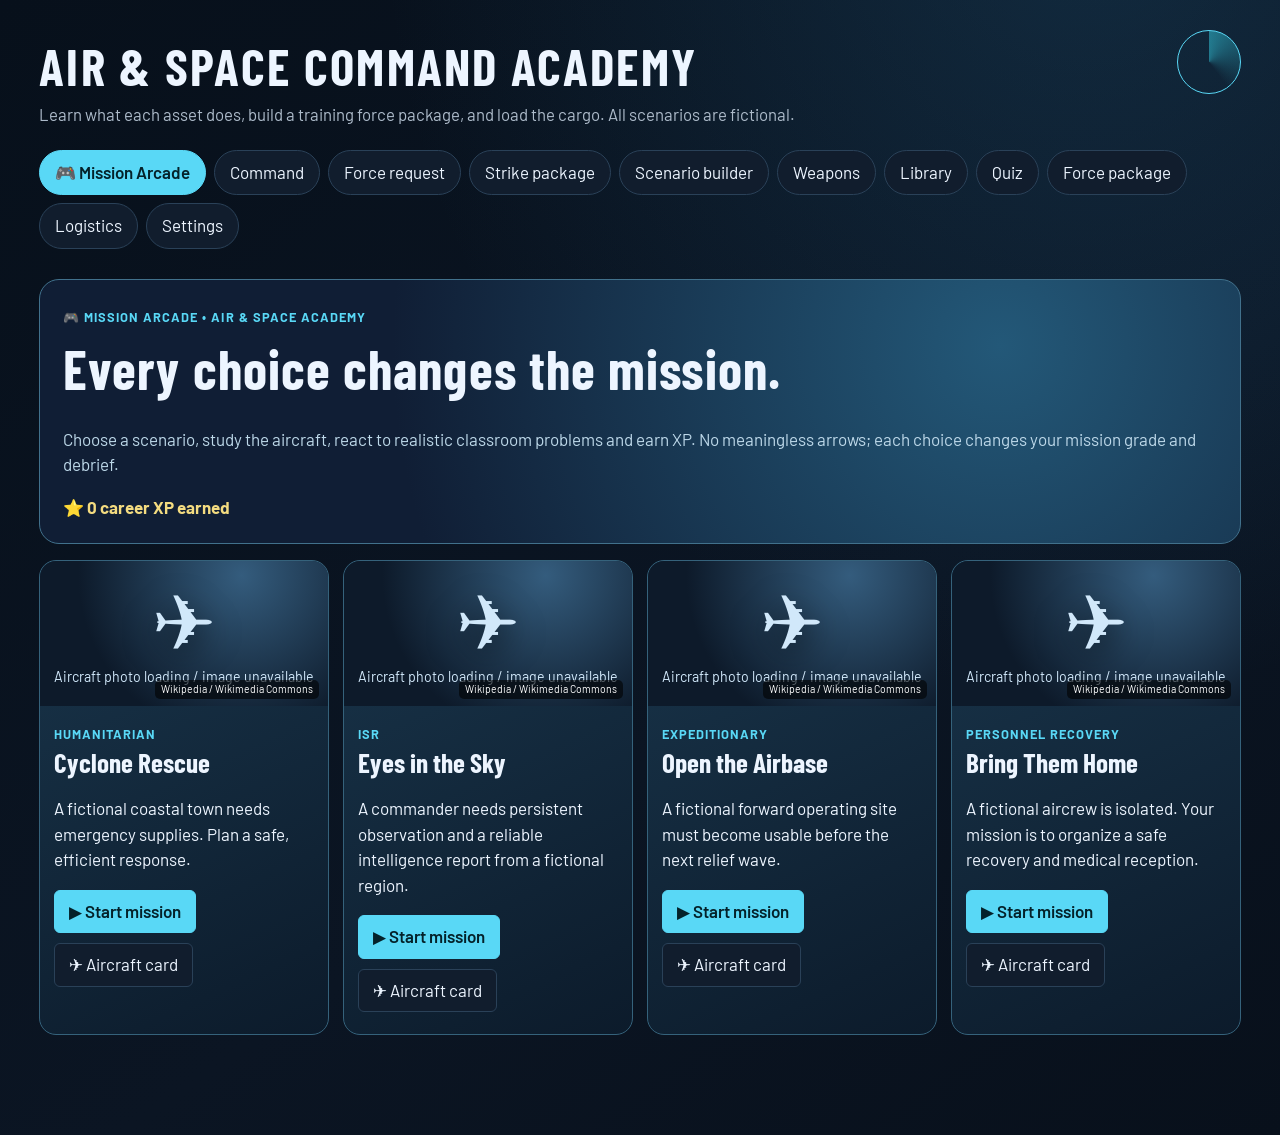
==== commit 42a86227: "Add interactive mission arcade with animated aircraft, mission choices and after-action debrief" ====
--- a/index.html
+++ b/index.html
@@ -77,6 +77,64 @@
 .game-flag{background:linear-gradient(100deg,#204b66,#0e253b);padding:12px;border-radius:10px;margin:14px 0}
 @media(max-width:700px){.ac-hero{grid-template-columns:1fr}.ac-hero-art{display:none}main{padding:12px 13px 70px}.pro-con{grid-template-columns:1fr}.aircraft-grid{grid-template-columns:1fr}header{padding:20px 14px 12px}}
 @media(prefers-reduced-motion:reduce){.aircraft-card,.game-toast,button{animation:none;transition:none!important}}
+
+/* Animated logistics flight deck: aircraft positions reflect the turn-based rules state. */
+.flight-deck{margin:15px 0 21px;border:1px solid #37617e;background:radial-gradient(ellipse at 55% 28%,#17374b,#071725 72%);border-radius:20px;padding:15px;overflow:hidden}
+.flight-deck h3{font-size:1.7em}.flight-deck-header{display:flex;flex-wrap:wrap;justify-content:space-between;gap:10px;align-items:center}
+.flight-stage{position:relative;min-height:305px;border-radius:14px;background:repeating-linear-gradient(0deg,transparent,transparent 36px,#ffffff07 37px),repeating-linear-gradient(90deg,transparent,transparent 36px,#ffffff07 37px),linear-gradient(125deg,#12334b,#081521);border:1px solid #31556c;overflow:hidden}
+.flight-route{position:absolute;left:16%;top:52%;width:69%;height:2px;background:repeating-linear-gradient(90deg,#76d9ee 0,#76d9ee 11px,transparent 11px,transparent 21px);transform:rotate(-12deg);opacity:.53;transform-origin:left}
+.airbase-node{position:absolute;left:3%;bottom:9%;width:26%;max-width:155px;text-align:center;border:1px solid #37839a;border-radius:13px;background:#082939e8;padding:9px;color:#e7f4ff}
+.airbase-node.destination{left:auto;right:3%;top:8%;bottom:auto;border-color:#ddbb68;background:#423820df}
+.airbase-node strong{display:block;font-size:.9em}.airbase-node small{display:block;font-size:.7em}
+.flight-token{position:absolute;width:72px;height:59px;border:1px solid #4f9bb7;border-radius:13px;color:#e7fbff;background:#143447e8;display:flex;flex-direction:column;align-items:center;justify-content:center;cursor:pointer;transform:translate(-50%,-50%);transition:box-shadow .2s,border-color .2s;z-index:2}
+.flight-token:hover,.flight-token:focus-visible{box-shadow:0 0 0 3px #55d0e788;border-color:#8eebf7}.flight-token.selected{border:2px solid #f8d374;box-shadow:0 0 22px #f8d37477}
+.flight-token .jet{font-size:1.8rem;line-height:1;display:block;filter:drop-shadow(0 3px 4px #0009)}.flight-token small{font-weight:700;font-size:.69rem}
+.flight-token.outbound{animation:flyout 3.2s ease-in-out both;border-color:#6acb86}.flight-token.returning{animation:flyback 2.4s ease-in-out both;border-color:#f1cb71}
+@keyframes flyout{from{left:19%;top:71%}to{left:78%;top:34%}}
+@keyframes flyback{from{left:78%;top:34%}to{left:19%;top:71%}}
+@media(prefers-reduced-motion:reduce){.flight-token.outbound,.flight-token.returning,.rm .flight-token{animation:none!important}}
+.flight-detail{border:1px solid #395a72;border-radius:12px;padding:14px;background:#10283b;margin-top:12px}
+.flight-detail button{margin-right:7px;margin-bottom:7px}.flight-hint{margin:8px 0;color:#b7cfdf;font-size:.89em}
+.flight-status{font-size:.82em;color:#bce9f2}
+@media(max-width:650px){.flight-stage{min-height:265px}.airbase-node{font-size:.7em;width:31%}.flight-token{width:56px;height:51px}.flight-token .jet{font-size:1.35rem}.flight-token small{font-size:.6rem}}
+
+/* Mission Arcade 2.0 — compact, rule-driven learning mini-campaign */
+.arcade-hero{background:radial-gradient(circle at 80% 25%,#235878,#101e35 62%);border:1px solid #41718c;border-radius:20px;padding:23px;margin-bottom:16px;overflow:hidden}
+.arcade-hero h2{font-size:clamp(2rem,5vw,3.4rem);margin:0}
+.arcade-sub{color:#bdd8e9}
+.arcade-grid{display:grid;grid-template-columns:repeat(auto-fit,minmax(255px,1fr));gap:14px}
+.arcade-mission{border:1px solid #35627b;border-radius:17px;background:linear-gradient(155deg,#19354b,#0c1b2b);overflow:hidden;transition:.2s transform}
+.arcade-mission:hover{transform:translateY(-4px)}
+.arcade-mission .photo-wrap{height:145px}
+.arcade-mission section{padding:14px}
+.arcade-mission strong{font:700 1.6em 'Barlow Condensed',sans-serif}
+.arcade-hud{display:grid;grid-template-columns:repeat(4,minmax(0,1fr));gap:8px;margin:15px 0}
+.arcade-hud div{border:1px solid #33536b;background:#102739;border-radius:12px;padding:10px}
+.arcade-hud small{color:#a8c3d7;display:block}
+.arcade-hud b{font:700 1.6em 'Barlow Condensed',sans-serif}
+.arcade-stage{background:radial-gradient(ellipse at 50% 35%,#1f5271,#0b2033 70%);height:210px;border:1px solid #426882;border-radius:15px;position:relative;overflow:hidden;margin:13px 0}
+.arcade-stage:before{content:'';position:absolute;inset:0;background-image:linear-gradient(#ffffff08 1px,transparent 1px),linear-gradient(90deg,#ffffff08 1px,transparent 1px);background-size:32px 32px}
+.arcade-runway{position:absolute;left:8%;right:8%;bottom:34%;height:5px;border-top:3px dashed #8ecbe7a8;transform:rotate(-9deg)}
+.arcade-jet{position:absolute;top:35%;left:calc(9% + (var(--progress,0) * 0.72%));font-size:3.5rem;filter:drop-shadow(0 12px 9px #0009);transition:left .8s ease,transform .8s ease}
+.arcade-jet.working{animation:arcade-float 1.6s ease-in-out infinite alternate}
+@keyframes arcade-float{to{transform:translateY(-9px) rotate(5deg)}}
+.arcade-node{position:absolute;bottom:13%;font-weight:700;color:#cceafb;font-size:.85em}
+.arcade-node.end{right:5%}
+.arcade-choices{display:grid;gap:10px}
+.arcade-choice{display:block;width:100%;text-align:left;padding:14px;border:1px solid #42627c;border-radius:12px;background:#152c42}
+.arcade-choice strong{display:block;font-size:1.08em}
+.arcade-choice span{color:#b9cfdd;font-size:.9em}
+.arcade-choice:hover{background:#21445b}
+.arcade-choice:disabled{opacity:.72;cursor:default}
+.arcade-feedback{padding:14px;border:1px solid #537b8d;background:#15354c;border-radius:12px;margin:12px 0}
+.arcade-result{border:1px solid #53819a;border-radius:17px;padding:20px;background:linear-gradient(135deg,#153850,#0c1b2d)}
+.arcade-meter{height:10px;background:#293a4b;border-radius:12px;overflow:hidden}.arcade-meter span{display:block;height:100%;background:linear-gradient(90deg,#47d0e5,#9edaa4);transition:width .5s ease}
+.arcade-explainer{display:grid;grid-template-columns:120px 1fr;gap:13px;align-items:center;margin:10px 0}
+.arcade-explainer .photo-wrap{height:90px;border-radius:10px}
+.arcade-xp{font-weight:700;color:#f4dc80}
+@media(max-width:640px){.arcade-hud{grid-template-columns:repeat(2,1fr)}.arcade-explainer{grid-template-columns:1fr}.arcade-hero{padding:15px}}
+@media(prefers-reduced-motion:reduce){.arcade-jet{animation:none!important;transition:none!important}.arcade-mission{transition:none}}
+
 </style></head><body>
 <header><div class="radar" aria-hidden="true"></div><h1>Air &amp; Space Command Academy</h1>
 <p>Learn what each asset does, build a training force package, and load the cargo. All scenarios are fictional.</p></header>
@@ -509,7 +567,89 @@
 function showToast(message){let area=document.getElementById('toastArea');if(!area){area=document.createElement('div');area.id='toastArea';area.className='toast-area';area.setAttribute('aria-live','polite');document.body.append(area)}const t=document.createElement('div');t.className='game-toast';t.textContent=message;area.append(t);setTimeout(()=>t.remove(),4400)}
 document.addEventListener('click',e=>{const el=e.target.closest('[data-act="showasset"],[data-act="speakasset"],[data-close-modal],[data-read-modal]');if(!el)return;if(el.dataset.closeModal){document.getElementById('assetModal')?.remove();return}if(el.dataset.readModal){const a=byId[el.dataset.readModal];if(a)say(`${a.name}. ${a.easy} Advantage: ${a.pro} Limitation: ${a.con} Support: ${a.sup}`);return}const a=byId[el.dataset.id];if(!a)return;if(el.dataset.act==='showasset')modalAsset(a.id);if(el.dataset.act==='speakasset'){say(`${a.name}. ${a.easy} Pro: ${a.pro} Con: ${a.con}`);showToast('🔊 Reading '+a.name+' aloud')}});
 document.addEventListener('keydown',e=>{if(e.key==='Escape')document.getElementById('assetModal')?.remove()});
-S.view='hangar';
+
+/* ---------- PLAYABLE MOVING AIRCRAFT BOARD ----------
+   Coordinates and animations visualize real dispatch/turn state from Operation Harbor Relief.
+   The board is not a live flight simulator; flight outcomes use the game's existing rules. */
+let activeFlight=0;
+const flightIcons=['🛫','✈️','✈️','🛩️','🛩️','🛩️'];
+const missionStatus={idle:'READY',out:'OUTBOUND',back:'RETURNING',mx:'MAINTENANCE'};
+function renderFlightDeck(){
+ if(!G||G.over)return '';
+ const selected=G.ac[Math.max(0,Math.min(G.ac.length-1,activeFlight))];
+ const tok=G.ac.map((a,i)=>{
+  const left=a.st==='out'||a.st==='back'?78:19;
+  const top=a.st==='out'||a.st==='back'?34:71;
+  const offset=((i%3)-1)*75,vertical=Math.floor(i/3)*-62;
+  // Different parked/airborne positions keep all six aircraft individually clickable.
+  const style=`left:calc(${left}% + ${a.st==='out'||a.st==='back'?offset*.45:offset}px);top:calc(${top}% + ${a.st==='out'||a.st==='back'?vertical*.45:vertical}px)`;
+  const cls=a.st==='out'?'outbound':a.st==='back'?'returning':'';
+  return `<button type="button" class="flight-token ${cls} ${activeFlight===i?'selected':''}" style="${style}" data-flight="${i}" aria-label="Inspect ${esc(a.n)}, ${missionStatus[a.st]}"><span class="jet" aria-hidden="true">${flightIcons[i]}</span><small>${esc(a.n)}</small></button>`;
+ }).join('');
+ return `<section class="flight-deck"><div class="flight-deck-header"><div><span class="ac-role">LIVE MISSION BOARD • TURN ${G.turn} / 10</span><h3>Flight Operations Deck</h3></div><span class="flight-status">${G.ac.filter(a=>a.st==='out').length} outbound · ${G.ac.filter(a=>a.st==='idle').length} ready · ${G.ap} AP remaining</span></div>
+ <p class="flight-hint">Tap an aircraft, select its assigned cargo or medical mission, and dispatch it. Aircraft move across this board; delivery is adjudicated when you end the turn. Invalid dispatches do not move.</p>
+ <div class="flight-stage"><div class="flight-route" aria-hidden="true"></div><div class="airbase-node"><strong>🏠 PORT ALDER</strong><small>Starting base • fleet</small></div><div class="airbase-node destination"><strong>🏥 HARBOR CITY</strong><small>${G.rw?'Heavy runway OPEN':'Heavy runway CLOSED'}</small></div>${tok}</div>
+ <div class="flight-detail" aria-live="polite"><span class="ac-role">SELECTED AIRCRAFT</span><h3>${esc(selected.n)}</h3><p><b>Status:</b> ${missionStatus[selected.st]} · <b>Supply capacity:</b> ${selected.cap} fictional units · <b>Medical capacity:</b> ${selected.med} patients · <b>Fuel cost:</b> ${selected.fc} units</p>
+ <div class="row"><button class="on" data-flight-order="sup" ${selected.st==='idle'?'':'disabled'}>📦 Dispatch supplies</button><button data-flight-order="med" ${selected.st==='idle'&&selected.med?'':'disabled'}>🚑 Dispatch MED EVAC</button><button data-flight-advice="1">💡 Why this aircraft?</button><button data-flight-turn="1">⏭ End turn / resolve arrivals</button></div>
+ <p class="mut">${selected.cap>=16?'Heavy aircraft: check runway status before sending.':'Tactical airlift: can use the smaller airfield in this fictional scenario.'} Refueling and medical missions consume game resources when dispatched.</p></div></section>`;
+}
+const deckOldCmd=V.cmd;
+V.cmd=()=>{const content=deckOldCmd();if(!G||G.over)return content;return content.replace('<div class="hud">',renderFlightDeck()+'<div class="hud">')};
+document.addEventListener('click',e=>{
+ const flight=e.target.closest('[data-flight],[data-flight-order],[data-flight-advice],[data-flight-turn]');if(!flight||!G||G.over)return;
+ if(flight.hasAttribute('data-flight')){activeFlight=Number(flight.dataset.flight);draw();return}
+ if(flight.hasAttribute('data-flight-advice')){
+  const a=G.ac[activeFlight];showToast(a.cap>=16?'💡 '+a.n+' carries more cargo, but Harbor City needs its heavy runway repaired.':'💡 '+a.n+' has less capacity but can use Harbor City before heavy runway repairs.');return;
+ }
+ if(flight.hasAttribute('data-flight-turn')){endTurn();draw();if(G.over)showToast('🏁 Mission debrief ready!');else showToast('📡 Aircraft arrivals resolved. Review the mission log.');return}
+ if(flight.hasAttribute('data-flight-order')){
+  const a=G.ac[activeFlight],before=a.st;const fake={dataset:{i:String(activeFlight),j:flight.dataset.flightOrder}};
+  S.b=fake;CMDF.c_go();draw();
+  if(a.st==='out'&&before==='idle')showToast('🛫 '+a.n+' dispatched — flight underway! End the turn to resolve arrival.');
+  else showToast('⚠️ '+(G.msg||'Dispatch unavailable.'));
+ }
+});
+
+
+/* ---------- MISSION ARCADE: educational fictional logistics & decision simulation ---------- */
+const ARCADE=[
+{id:"relief",title:"Cyclone Rescue",tag:"Humanitarian",asset:"c17",time:4,brief:"A fictional coastal town needs emergency supplies. Plan a safe, efficient response.",stages:[
+{q:"Your first shipment is 95,000 lb of essential supplies. Which aircraft is the best fit?",opts:[["C-17: heavy lift with suitable destination access",30,0,"Correct for this fictional airfield and cargo requirement. The C-17 has adequate published capacity and flexibility."],["C-130J: one flight is enough",0,1,"The stated load exceeds the published C-130J-30 maximum payload; this would need multiple deliveries."],["B-52: use the largest aircraft",0,1,"A bomber is not an airlift aircraft. Choose an aircraft designed to carry supplies."]]},
+{q:"Weather closes the receiving airport for heavy aircraft. What should the team do?",opts:[["Reassess access and use permitted smaller-aircraft deliveries",30,0,"Good. Adapt the logistics plan rather than assuming the runway is usable."],["Continue with the original heavy-aircraft landing",0,1,"The receiving airport is closed to that aircraft type. Do not disregard the constraint."],["Send supplies without coordinating a receiving team",5,1,"Moving cargo is not enough: someone must receive and distribute it."]]},
+{q:"A medical team reports urgent patients. What is missing from your plan?",opts:[["Coordinate aeromedical evacuation and medical reception",40,0,"Exactly. Patient movement requires medical planning, transport capability and a receiving facility."],["Increase bombing capability",0,1,"This is a humanitarian mission; bombing does not solve the medical requirement."],["Ignore the patients until the next mission",0,1,"Medical needs are part of the mission's desired end state."]]}
+]},
+{id:"intel",title:"Eyes in the Sky",tag:"ISR",asset:"rq4",time:4,brief:"A commander needs persistent observation and a reliable intelligence report from a fictional region.",stages:[
+{q:"Which asset category should lead the collection task?",opts:[["RQ-4 long-endurance reconnaissance",30,0,"Good: long-endurance ISR is relevant to persistent observation."],["C-5 heavy cargo transport",0,1,"The C-5 is an airlifter, not the primary collection aircraft."],["KC-46 aerial refueling",5,1,"Refueling may support missions, but it does not independently deliver the requested ISR collection."]]},
+{q:"The commander cannot receive the collected information. Which capability is missing?",opts:[["Secure communications and intelligence dissemination",35,0,"Correct: an intelligence product has little value if it cannot reach the decision maker."],["Additional cargo pallets",0,1,"Cargo capacity does not solve an information-sharing failure."],["A larger bomber",0,1,"A bomber does not address the communications problem."]]},
+{q:"The information is incomplete due to weather. What is the best learning response?",opts:[["Explain collection limitations and coordinate complementary sources",35,0,"Right: communicate uncertainty and seek complementary collection rather than claim perfect coverage."],["Report the missing data as confirmed",0,1,"Never invent missing intelligence."],["Remove the communications support",0,1,"Removing communications makes the reporting problem worse."]]}
+]},
+{id:"airfield",title:"Open the Airbase",tag:"Expeditionary",asset:"c130",time:5,brief:"A fictional forward operating site must become usable before the next relief wave.",stages:[
+{q:"What should you verify before sending more aircraft?",opts:[["Airfield condition, receiving capacity and required support",30,0,"Correct: a usable landing location and support capabilities come first."],["Only the aircraft's appearance",0,1,"Aircraft selection without checking the destination is incomplete."],["Skip the receiving-site check",0,1,"A successful departure does not guarantee a safe arrival."]]},
+{q:"Power and communications go offline. What should the team prioritize?",opts:[["Restore essential base services and communications",35,0,"Correct: basic services and C2 enable the operating site to function."],["Add flights without checking support",5,1,"More flights can overwhelm an unsupported airfield."],["Mark every task complete",0,1,"Tasks must be completed and validated, not simply labeled complete."]]},
+{q:"Supplies arrive but no one can unload them. What was missing?",opts:[["Cargo handling personnel and equipment",35,0,"Right: the plan needs ground handling and onward distribution."],["A bigger radar",0,1,"Radar does not unload cargo."],["A new fighter aircraft",0,1,"Fighter aircraft are not cargo-handling equipment."]]}
+]},
+{id:"recovery",title:"Bring Them Home",tag:"Personnel Recovery",asset:"hh60",time:4,brief:"A fictional aircrew is isolated. Your mission is to organize a safe recovery and medical reception.",stages:[
+{q:"Which capability is directly associated with personnel recovery?",opts:[["HH-60 rescue capability and recovery personnel",30,0,"Correct: personnel recovery requires an appropriate rescue capability and trained teams."],["C-5 oversized cargo delivery",0,1,"The C-5 is not a replacement for a rescue force."],["B-21 strategic bomber",0,1,"A strategic bomber is not a direct extraction platform."]]},
+{q:"The recovery team loses communication with its coordination center. What matters?",opts:[["Re-establish coordination and account for the communications limitation",35,0,"Good: safe personnel recovery depends on command coordination and reliable communication."],["Assume everyone has the same information",0,1,"Unconfirmed information should not be treated as shared."],["Delete the personnel status record",0,1,"Personnel accountability is central to a recovery mission."]]},
+{q:"The team returns with an injured survivor. What should already be arranged?",opts:[["Medical reception, treatment and personnel accountability",35,0,"Correct: recovery includes safe return and necessary medical care."],["Only a mission success animation",0,1,"An animation does not substitute for completed medical and accountability tasks."],["Another aircraft without a defined role",5,1,"Unassigned assets do not necessarily help the objective."]]}
+]}];
+const ACD={mission:null,i:0,score:0,mistakes:0,selected:null,feedback:null,log:[],finished:false};
+let careerXP=0;try{careerXP=Number(localStorage.getItem("academy_arcade_xp")||0)}catch(e){}
+const arcadePct=()=>Math.round(ACD.i/3*100);
+const arcadeMission=()=>ARCADE.find(m=>m.id===ACD.mission);
+function arcadeStart(id){const m=ARCADE.find(x=>x.id===id);if(!m)return;Object.assign(ACD,{mission:id,i:0,score:0,mistakes:0,selected:null,feedback:null,log:[],finished:false});showToast('🎮 Mission started: '+m.title);draw()}
+function arcadeChoose(k){const m=arcadeMission(),step=m?.stages[ACD.i];if(!step||ACD.selected!==null)return;const o=step.opts[k];if(!o)return;ACD.selected=k;ACD.score+=o[1];ACD.mistakes+=o[2];ACD.feedback=o[3];ACD.log.push({q:step.q,choice:o[0],explanation:o[3],good:o[2]===0});if(o[2]===0)showToast('⭐ Great decision! +'+o[1]+' points');else showToast('📘 Learning moment: review the explanation');draw()}
+function arcadeNext(){const m=arcadeMission();if(!m||ACD.selected===null)return;ACD.i++;ACD.selected=null;ACD.feedback=null;if(ACD.i>=m.stages.length){ACD.finished=true;const reward=ACD.score>=70?Math.max(10,ACD.score):15;careerXP+=reward;try{localStorage.setItem("academy_arcade_xp",String(careerXP))}catch(e){}showToast('🏆 Debrief unlocked · +'+reward+' XP')}draw()}
+function arcadeView(){const m=arcadeMission();if(!m)return '<section class="arcade-hero"><span class="ac-role">🎮 MISSION ARCADE • AIR & SPACE ACADEMY</span><h2>Every choice changes the mission.</h2><p class="arcade-sub">Choose a scenario, study the aircraft, react to realistic classroom problems and earn XP. No meaningless arrows; each choice changes your mission grade and debrief.</p><div class="arcade-xp">⭐ '+careerXP+' career XP earned</div></section><div class="arcade-grid">'+ARCADE.map(x=>'<article class="arcade-mission">'+photo(x.asset)+'<section><span class="ac-role">'+esc(x.tag)+'</span><br><strong>'+esc(x.title)+'</strong><p>'+esc(x.brief)+'</p><div class="row"><button class="on" data-arcade-start="'+x.id+'">▶ Start mission</button><button data-arcade-learn="'+x.asset+'">✈ Aircraft card</button></div></section></article>').join('')+'</div>';
+const a=byId[m.asset];
+const hud='<div class="arcade-hud"><div><small>PHASE</small><b>'+Math.min(ACD.i+1,3)+'/3</b></div><div><small>SCORE</small><b>'+ACD.score+'/100</b></div><div><small>DECISIONS TO REVIEW</small><b>'+ACD.mistakes+'</b></div><div><small>CAREER XP</small><b>'+careerXP+'</b></div></div>';
+const stage='<div class="arcade-stage"><div class="arcade-runway"></div><div class="arcade-jet '+(!ACD.finished?'working':'')+'" style="--progress:'+Math.min(100,arcadePct()+(ACD.selected!==null?25:0))+'">✈️</div><div class="arcade-node" style="left:5%">🏠 BASE</div><div class="arcade-node end">🎯 OBJECTIVE</div></div>';
+if(ACD.finished){const label=ACD.score>=85?'🏆 MISSION ACCOMPLISHED':ACD.score>=55?'🟡 PARTIAL SUCCESS':'📘 TRAINING MISSION INCOMPLETE';return '<section class="arcade-hero"><span class="ac-role">AFTER ACTION REVIEW</span><h2>'+esc(m.title)+'</h2><p>'+esc(m.brief)+'</p></section>'+hud+stage+'<section class="arcade-result"><h2>'+label+' · '+ACD.score+'%</h2><p>'+ (ACD.score>=85?'Excellent: the key capabilities and support were correctly matched.':"Review the missed decisions, then replay to improve.")+'</p><h3>Decision-by-decision debrief</h3>'+ACD.log.map((x,i)=>'<div class="arcade-feedback"><b>'+(i+1)+'. '+esc(x.q)+'</b><p class="'+(x.good?'ok':'bad')+'">Your decision: '+esc(x.choice)+'</p><p>'+esc(x.explanation)+'</p></div>').join('')+'<div class="row"><button class="on" data-arcade-start="'+m.id+'">↻ Replay mission</button><button data-arcade-menu="1">🎮 More missions</button></div></section>'}
+const item=m.stages[ACD.i];return '<section class="arcade-hero"><span class="ac-role">LIVE TRAINING • '+esc(m.tag)+'</span><h2>'+esc(m.title)+'</h2><p class="arcade-sub">'+esc(m.brief)+'</p><button data-arcade-menu="1">← All missions</button></section>'+hud+stage+'<section class="card"><div class="arcade-explainer">'+photo(m.asset)+'<div><span class="ac-role">FEATURED AIRCRAFT</span><h3>'+esc(a.name)+'</h3><div class="pro-con"><div class="positive"><b class="ok">✓ Pro</b><br>'+esc(a.pro)+'</div><div class="negative"><b class="bad">⚠ Con</b><br>'+esc(a.con)+'</div></div><button data-arcade-learn="'+a.id+'">🔎 Full aircraft briefing</button></div></div><div class="arcade-meter"><span style="width:'+arcadePct()+'%"></span></div><h2>Decision '+(ACD.i+1)+': '+esc(item.q)+'</h2><div class="arcade-choices">'+item.opts.map((o,k)=>'<button class="arcade-choice" data-arcade-choice="'+k+'" '+(ACD.selected!==null?'disabled':'')+'><strong>'+String.fromCharCode(65+k)+'. '+esc(o[0])+'</strong><span>'+ (ACD.selected===k?'✓ Your selection':'Choose this option')+'</span></button>').join('')+'</div>'+(ACD.feedback!==null?'<div class="arcade-feedback" role="status"><h3>'+(ACD.mistakes&&item.opts[ACD.selected][2]?'📘 Learn from this':'⭐ Well planned!')+'</h3><p>'+esc(ACD.feedback)+'</p><button class="on" data-arcade-next="1">'+(ACD.i===2?'🏁 Finish and debrief':'Next decision →')+'</button></div>':'<p class="mut">Choose one answer to receive feedback. Your choices affect the final score.</p>')+'</section>'}
+V.arcade=arcadeView;TABS.unshift(["arcade","🎮 Mission Arcade"]);
+document.addEventListener("click",e=>{const b=e.target.closest("[data-arcade-start],[data-arcade-menu],[data-arcade-choice],[data-arcade-next],[data-arcade-learn]");if(!b)return;if(b.hasAttribute("data-arcade-start")){S.view="arcade";arcadeStart(b.dataset.arcadeStart)}else if(b.hasAttribute("data-arcade-menu")){ACD.mission=null;S.view="arcade";draw()}else if(b.hasAttribute("data-arcade-choice"))arcadeChoose(+b.dataset.arcadeChoice);else if(b.hasAttribute("data-arcade-next"))arcadeNext();else if(b.hasAttribute("data-arcade-learn"))modalAsset(b.dataset.arcadeLearn)});
+
+S.view='arcade';
 
 draw();
 </script></body></html>
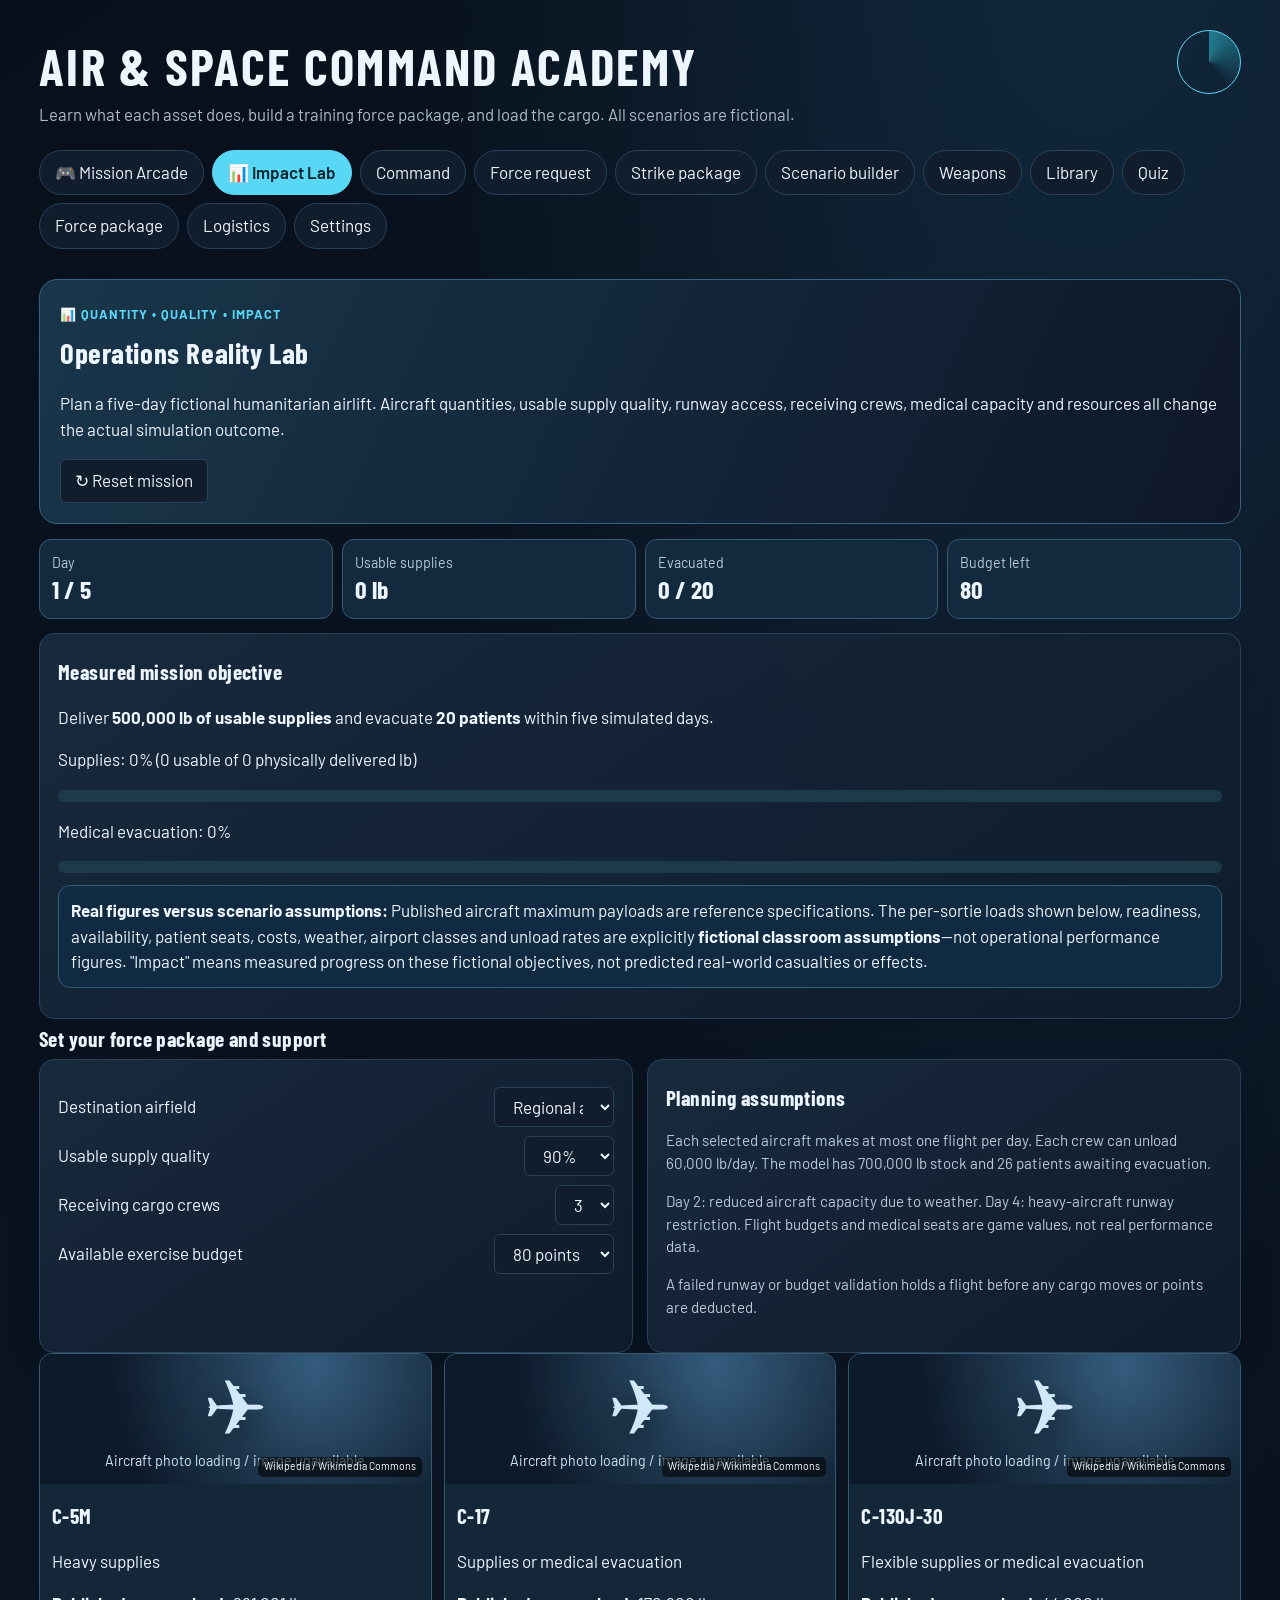
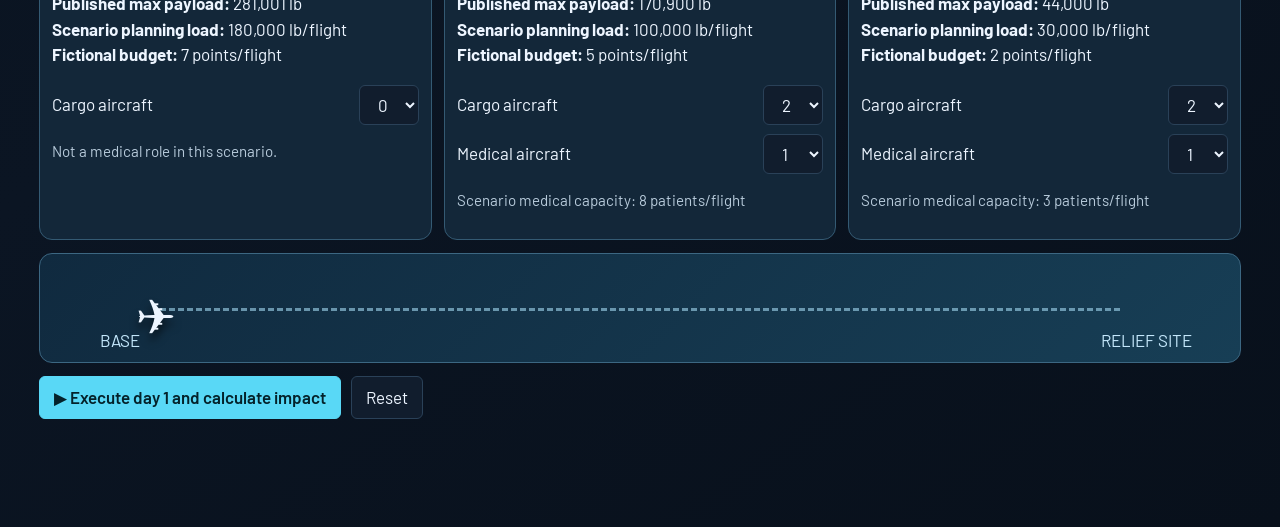
==== commit 17dfb092: "Add quantitative airlift impact simulation with fleet amounts, cargo quality, budgets and measurable" ====
--- a/index.html
+++ b/index.html
@@ -134,6 +134,28 @@
 .arcade-xp{font-weight:700;color:#f4dc80}
 @media(max-width:640px){.arcade-hud{grid-template-columns:repeat(2,1fr)}.arcade-explainer{grid-template-columns:1fr}.arcade-hero{padding:15px}}
 @media(prefers-reduced-motion:reduce){.arcade-jet{animation:none!important;transition:none!important}.arcade-mission{transition:none}}
+
+
+/* Quantified impact simulator */
+.impact-hero{background:linear-gradient(115deg,#19364b,#0e1728);border:1px solid #35657f;border-radius:18px;padding:20px;margin-bottom:15px}
+.impact-kpis{display:grid;grid-template-columns:repeat(auto-fit,minmax(135px,1fr));gap:9px;margin:14px 0}
+.impact-kpis>div{background:#13293d;border:1px solid #355b72;border-radius:12px;padding:12px}
+.impact-kpis small{display:block;color:#b5cbde}.impact-kpis b{font:700 1.6rem 'Barlow Condensed',sans-serif}
+.impact-fleet{display:grid;grid-template-columns:repeat(auto-fit,minmax(230px,1fr));gap:12px}
+.impact-aircraft{background:#132739;border:1px solid #345a73;border-radius:13px;overflow:hidden}
+.impact-aircraft .photo-wrap{height:130px}
+.impact-aircraft section{padding:12px}
+.impact-field{display:flex;align-items:center;justify-content:space-between;gap:8px;margin:9px 0}
+.impact-field select,.impact-field input{max-width:120px}
+.impact-guide{padding:12px;border:1px solid #2f6078;background:#102b41;border-radius:12px;margin:12px 0}
+.impact-track{height:110px;position:relative;background:linear-gradient(135deg,#102a3f,#173e55);overflow:hidden;border-radius:13px;border:1px solid #3c6782;margin:13px 0}
+.impact-track:before{content:"";position:absolute;top:50%;left:10%;right:10%;border-top:3px dashed #9ed4ec9e}
+.impact-flights{position:absolute;left:8%;top:23%;font-size:3rem;animation:impact-fly 2s ease-in-out infinite alternate;filter:drop-shadow(0 7px 4px #0009)}
+@keyframes impact-fly{to{left:79%;transform:translateY(-9px)}}
+.impact-meter{height:12px;background:#1d3a4b;border-radius:10px;overflow:hidden}.impact-meter>i{display:block;height:100%;background:linear-gradient(90deg,#4ccce3,#86dca8)}
+.impact-note{font-size:.89em;color:#b7cada}
+.impact-log{max-height:225px;overflow:auto;list-style:none;padding:0}.impact-log li{border-left:3px solid #4381a1;padding:7px 10px;margin:6px 0;background:#152b3b}
+@media(prefers-reduced-motion:reduce){.impact-flights{animation:none}}
 
 </style></head><body>
 <header><div class="radar" aria-hidden="true"></div><h1>Air &amp; Space Command Academy</h1>
@@ -643,13 +665,107 @@
 function arcadeView(){const m=arcadeMission();if(!m)return '<section class="arcade-hero"><span class="ac-role">🎮 MISSION ARCADE • AIR & SPACE ACADEMY</span><h2>Every choice changes the mission.</h2><p class="arcade-sub">Choose a scenario, study the aircraft, react to realistic classroom problems and earn XP. No meaningless arrows; each choice changes your mission grade and debrief.</p><div class="arcade-xp">⭐ '+careerXP+' career XP earned</div></section><div class="arcade-grid">'+ARCADE.map(x=>'<article class="arcade-mission">'+photo(x.asset)+'<section><span class="ac-role">'+esc(x.tag)+'</span><br><strong>'+esc(x.title)+'</strong><p>'+esc(x.brief)+'</p><div class="row"><button class="on" data-arcade-start="'+x.id+'">▶ Start mission</button><button data-arcade-learn="'+x.asset+'">✈ Aircraft card</button></div></section></article>').join('')+'</div>';
 const a=byId[m.asset];
 const hud='<div class="arcade-hud"><div><small>PHASE</small><b>'+Math.min(ACD.i+1,3)+'/3</b></div><div><small>SCORE</small><b>'+ACD.score+'/100</b></div><div><small>DECISIONS TO REVIEW</small><b>'+ACD.mistakes+'</b></div><div><small>CAREER XP</small><b>'+careerXP+'</b></div></div>';
-const stage='<div class="arcade-stage"><div class="arcade-runway"></div><div class="arcade-jet '+(!ACD.finished?'working':'')+'" style="--progress:'+Math.min(100,arcadePct()+(ACD.selected!==null?25:0))+'">✈️</div><div class="arcade-node" style="left:5%">🏠 BASE</div><div class="arcade-node end">🎯 OBJECTIVE</div></div>';
+const stage='<div class="arcade-stage"><div class="arcade-runway"></div><div class="arcade-jet '+(!ACD.finished?'working':'')+'" style="left:'+(9+Math.min(100,arcadePct()+(ACD.selected!==null?25:0))*.72)+'%">✈️</div><div class="arcade-node" style="left:5%">🏠 BASE</div><div class="arcade-node end">🎯 OBJECTIVE</div></div>';
 if(ACD.finished){const label=ACD.score>=85?'🏆 MISSION ACCOMPLISHED':ACD.score>=55?'🟡 PARTIAL SUCCESS':'📘 TRAINING MISSION INCOMPLETE';return '<section class="arcade-hero"><span class="ac-role">AFTER ACTION REVIEW</span><h2>'+esc(m.title)+'</h2><p>'+esc(m.brief)+'</p></section>'+hud+stage+'<section class="arcade-result"><h2>'+label+' · '+ACD.score+'%</h2><p>'+ (ACD.score>=85?'Excellent: the key capabilities and support were correctly matched.':"Review the missed decisions, then replay to improve.")+'</p><h3>Decision-by-decision debrief</h3>'+ACD.log.map((x,i)=>'<div class="arcade-feedback"><b>'+(i+1)+'. '+esc(x.q)+'</b><p class="'+(x.good?'ok':'bad')+'">Your decision: '+esc(x.choice)+'</p><p>'+esc(x.explanation)+'</p></div>').join('')+'<div class="row"><button class="on" data-arcade-start="'+m.id+'">↻ Replay mission</button><button data-arcade-menu="1">🎮 More missions</button></div></section>'}
 const item=m.stages[ACD.i];return '<section class="arcade-hero"><span class="ac-role">LIVE TRAINING • '+esc(m.tag)+'</span><h2>'+esc(m.title)+'</h2><p class="arcade-sub">'+esc(m.brief)+'</p><button data-arcade-menu="1">← All missions</button></section>'+hud+stage+'<section class="card"><div class="arcade-explainer">'+photo(m.asset)+'<div><span class="ac-role">FEATURED AIRCRAFT</span><h3>'+esc(a.name)+'</h3><div class="pro-con"><div class="positive"><b class="ok">✓ Pro</b><br>'+esc(a.pro)+'</div><div class="negative"><b class="bad">⚠ Con</b><br>'+esc(a.con)+'</div></div><button data-arcade-learn="'+a.id+'">🔎 Full aircraft briefing</button></div></div><div class="arcade-meter"><span style="width:'+arcadePct()+'%"></span></div><h2>Decision '+(ACD.i+1)+': '+esc(item.q)+'</h2><div class="arcade-choices">'+item.opts.map((o,k)=>'<button class="arcade-choice" data-arcade-choice="'+k+'" '+(ACD.selected!==null?'disabled':'')+'><strong>'+String.fromCharCode(65+k)+'. '+esc(o[0])+'</strong><span>'+ (ACD.selected===k?'✓ Your selection':'Choose this option')+'</span></button>').join('')+'</div>'+(ACD.feedback!==null?'<div class="arcade-feedback" role="status"><h3>'+(ACD.mistakes&&item.opts[ACD.selected][2]?'📘 Learn from this':'⭐ Well planned!')+'</h3><p>'+esc(ACD.feedback)+'</p><button class="on" data-arcade-next="1">'+(ACD.i===2?'🏁 Finish and debrief':'Next decision →')+'</button></div>':'<p class="mut">Choose one answer to receive feedback. Your choices affect the final score.</p>')+'</section>'}
 V.arcade=arcadeView;TABS.unshift(["arcade","🎮 Mission Arcade"]);
 document.addEventListener("click",e=>{const b=e.target.closest("[data-arcade-start],[data-arcade-menu],[data-arcade-choice],[data-arcade-next],[data-arcade-learn]");if(!b)return;if(b.hasAttribute("data-arcade-start")){S.view="arcade";arcadeStart(b.dataset.arcadeStart)}else if(b.hasAttribute("data-arcade-menu")){ACD.mission=null;S.view="arcade";draw()}else if(b.hasAttribute("data-arcade-choice"))arcadeChoose(+b.dataset.arcadeChoice);else if(b.hasAttribute("data-arcade-next"))arcadeNext();else if(b.hasAttribute("data-arcade-learn"))modalAsset(b.dataset.arcadeLearn)});
 
-S.view='arcade';
+
+/* ---------- IMPACT LAB: transparent fictional logistics planning model ---------- */
+/* Public max payloads are reference facts, not automatic mission loads.
+   Game sortie loads, airport limitations, team handling, casualty capacities and
+   relief consumption rates are explicitly fictional classroom assumptions. */
+const IMPACT_TYPES={
+c5:{short:"C-5M",max:281001,training:180000,cost:7,patients:0,role:"Heavy supplies",airports:["major"]},
+c17:{short:"C-17",max:170900,training:100000,cost:5,patients:8,role:"Supplies or medical evacuation",airports:["major","regional"]},
+c130:{short:"C-130J-30",max:44000,training:30000,cost:2,patients:3,role:"Flexible supplies or medical evacuation",airports:["major","regional","austere"]}
+};
+const IMPACT_AIRPORTS={major:"Major airport (all aircraft)",regional:"Regional airport (C-17 / C-130)",austere:"Austere airstrip (C-130 only)"};
+const IP={phase:"setup",day:1,days:5,stock:700000,patients:26,needed:500000,needsPatients:20,quality:90,teams:3,budget:80,used:0,rawDelivered:0,usable:0,patientsMoved:0,attempted:0,blocked:0,log:[],airport:"regional",fleet:{c5:0,c17:2,c130:2},med:{c5:0,c17:1,c130:1},last:[],history:[]};
+const fmtImpact=n=>Math.round(n).toLocaleString("en-US");
+function impactReset(){Object.assign(IP,{phase:"setup",day:1,days:5,stock:700000,patients:26,needed:500000,needsPatients:20,quality:90,teams:3,budget:80,used:0,rawDelivered:0,usable:0,patientsMoved:0,attempted:0,blocked:0,log:[],airport:"regional",fleet:{c5:0,c17:2,c130:2},med:{c5:0,c17:1,c130:1},last:[],history:[]});draw()}
+function impactValidation(){
+ const err=[];
+ for(const k of Object.keys(IMPACT_TYPES)){if(IP.fleet[k]+IP.med[k]>5)err.push(IMPACT_TYPES[k].short+" exceeds five training aircraft.");if(IP.med[k]&&!IMPACT_TYPES[k].patients)err.push(IMPACT_TYPES[k].short+" is cargo-only in this particular scenario.")}
+ if(!Object.values(IP.fleet).some(Boolean)&&!Object.values(IP.med).some(Boolean))err.push("Choose at least one available aircraft.");
+ return err;
+}
+function impactDay(){
+ if(IP.phase==="finished")return;
+ const err=impactValidation();if(err.length){showToast("⚠ "+err[0]);return}
+ const day=IP.day;
+ /* scripted, disclosed exercise conditions, not weather prediction */
+ const weather=day===2?.75:day===4?.5:1;
+ const heavyClosed=day===4;
+ const teamCapacity=IP.teams*60000;
+ let offloadLeft=teamCapacity, cargo=0, usable=0, evacuated=0, spent=0, flew=0, denied=0;
+ let lines=[];
+ for(const k of ["c5","c17","c130"]){
+  const t=IMPACT_TYPES[k];
+  for(let n=0;n<IP.fleet[k];n++){
+    if(!t.airports.includes(IP.airport)||heavyClosed&&k!=="c130"){denied++;lines.push(t.short+" cargo flight held: runway limitation.");continue}
+    if(IP.used+spent+t.cost>IP.budget){denied++;lines.push(t.short+" cargo flight held: insufficient simulation budget.");continue}
+    if(IP.stock<=0){lines.push(t.short+" not dispatched: no cargo inventory remains.");continue}
+    const planned=Math.floor(t.training*weather);
+    const loaded=Math.min(IP.stock,planned);
+    if(loaded>offloadLeft){denied++;lines.push(t.short+" cargo flight held: receiving crews cannot unload this load today.");continue}
+    IP.stock-=loaded;offloadLeft-=loaded;cargo+=loaded;usable+=Math.round(loaded*IP.quality/100);
+    spent+=t.cost;flew++;lines.push(t.short+" delivered "+fmtImpact(loaded)+" lb; "+fmtImpact(Math.round(loaded*IP.quality/100))+" lb usable.");
+  }
+ }
+ for(const k of ["c17","c130"]){
+  const t=IMPACT_TYPES[k];
+  for(let n=0;n<IP.med[k];n++){
+   if(!t.airports.includes(IP.airport)||heavyClosed&&k!=="c130"){denied++;lines.push(t.short+" medical flight held: runway limitation.");continue}
+   if(IP.used+spent+t.cost>IP.budget){denied++;lines.push(t.short+" medical flight held: insufficient simulation budget.");continue}
+   const moved=Math.min(IP.patients,t.patients,Math.max(1,Math.floor(t.patients*weather)));
+   if(!IP.patients){lines.push(t.short+" medical flight not needed: no patients waiting.");continue}
+   IP.patients-=moved;evacuated+=moved;spent+=t.cost;flew++;
+   lines.push(t.short+" evacuated "+moved+" patient"+(moved===1?"":"s")+".");
+  }
+ }
+ IP.rawDelivered+=cargo;IP.usable+=usable;IP.patientsMoved+=evacuated;
+ IP.used+=spent;IP.attempted+=flew;IP.blocked+=denied;
+ IP.last=lines;IP.history.push({day,cargo,usable,evacuated,spent,flew,denied});
+ IP.log.unshift(...lines.map(line=>"Day "+day+": "+line));
+ if(day===2)IP.log.unshift("Day 2: weather reduces planned loads and medical movement to 75% in this fictional model.");
+ if(day===4)IP.log.unshift("Day 4: runway restrictions close the destination to heavy-aircraft arrivals.");
+ if(day>=IP.days){IP.phase="finished";showToast("🏁 Mission debrief ready")}else{IP.day++;IP.phase="running";showToast("✈ Day "+day+" complete: "+fmtImpact(usable)+" usable lb delivered")}
+ draw();
+}
+function impactConfig(k,v){
+ const n=Number(v);
+ if(k==="airport"){IP.airport=v}else if(k==="quality")IP.quality=Math.max(50,Math.min(100,n));
+ else if(k==="teams")IP.teams=Math.max(1,Math.min(6,n));
+ else if(k==="budget")IP.budget=Math.max(20,Math.min(160,n));
+ else if(k.startsWith("cargo:")){const id=k.slice(6);if(IMPACT_TYPES[id])IP.fleet[id]=Math.max(0,Math.min(5,n))}
+ else if(k.startsWith("med:")){const id=k.slice(4);if(IMPACT_TYPES[id])IP.med[id]=Math.max(0,Math.min(5,n))}
+ IP.phase="setup";draw();
+}
+function impactView(){
+ const pct=Math.min(100,Math.round(IP.usable/IP.needed*100));
+ const medPct=Math.min(100,Math.round(IP.patientsMoved/IP.needsPatients*100));
+ const result=IP.usable>=IP.needed&&IP.patientsMoved>=IP.needsPatients;
+ const kpi='<div class="impact-kpis"><div><small>Day</small><b>'+Math.min(IP.day,IP.days)+' / '+IP.days+'</b></div><div><small>Usable supplies</small><b>'+fmtImpact(IP.usable)+' lb</b></div><div><small>Evacuated</small><b>'+IP.patientsMoved+' / '+IP.needsPatients+'</b></div><div><small>Budget left</small><b>'+fmtImpact(IP.budget-IP.used)+'</b></div></div>';
+ let h='<div class="impact-hero"><span class="ac-role">📊 QUANTITY • QUALITY • IMPACT</span><h2>Operations Reality Lab</h2><p>Plan a five-day fictional humanitarian airlift. Aircraft quantities, usable supply quality, runway access, receiving crews, medical capacity and resources all change the actual simulation outcome.</p><button data-impact-reset="1">↻ Reset mission</button></div>'+kpi;
+ h+='<div class="card"><h3>Measured mission objective</h3><p>Deliver <b>'+fmtImpact(IP.needed)+' lb of usable supplies</b> and evacuate <b>'+IP.needsPatients+' patients</b> within five simulated days.</p><p>Supplies: '+pct+'% ('+fmtImpact(IP.usable)+' usable of '+fmtImpact(IP.rawDelivered)+' physically delivered lb)</p><div class="impact-meter"><i style="width:'+pct+'%"></i></div><p>Medical evacuation: '+medPct+'%</p><div class="impact-meter"><i style="width:'+medPct+'%"></i></div><div class="impact-guide"><b>Real figures versus scenario assumptions:</b> Published aircraft maximum payloads are reference specifications. The per-sortie loads shown below, readiness, availability, patient seats, costs, weather, airport classes and unload rates are explicitly <b>fictional classroom assumptions</b>—not operational performance figures. "Impact" means measured progress on these fictional objectives, not predicted real-world casualties or effects.</div></div>';
+ if(IP.phase==="finished"){
+  h+='<div class="arcade-result"><h2>'+(result?"🏆 MISSION ACCOMPLISHED":"📋 MISSION INCOMPLETE")+'</h2><p>Usable cargo: <b>'+fmtImpact(IP.usable)+' lb</b> out of '+fmtImpact(IP.needed)+' lb goal. Patients safely moved: <b>'+IP.patientsMoved+'</b> out of '+IP.needsPatients+'.</p><p>Actual delivered weight: '+fmtImpact(IP.rawDelivered)+' lb. Quality reduced effective delivery by '+fmtImpact(IP.rawDelivered-IP.usable)+' lb. Dispatches completed: '+IP.attempted+'. Flights held: '+IP.blocked+'. Budget used: '+IP.used+'/'+IP.budget+' exercise points.</p><h3>Daily impact record</h3><table><tr><th>Day</th><th>Delivered lb</th><th>Usable lb</th><th>Patients</th><th>Points used</th></tr>'+IP.history.map(x=>'<tr><td>'+x.day+'</td><td>'+fmtImpact(x.cargo)+'</td><td>'+fmtImpact(x.usable)+'</td><td>'+x.evacuated+'</td><td>'+x.spent+'</td></tr>').join('')+'</table><p class="impact-note">Try a different mix of aircraft, more receiving teams, or higher-quality supplies and compare the outcomes.</p><button class="on" data-impact-reset="1">↻ Rebuild and replay</button></div>'
+ }else{
+  h+='<h3>Set your force package and support</h3><div class="two"><div class="card"><label class="impact-field">Destination airfield<select data-impact-change="airport">'+Object.entries(IMPACT_AIRPORTS).map(([k,v])=>'<option value="'+k+'" '+(IP.airport===k?'selected':'')+'>'+v+'</option>').join('')+'</select></label><label class="impact-field">Usable supply quality<select data-impact-change="quality">'+[50,65,75,85,90,95,100].map(x=>'<option value="'+x+'" '+(IP.quality===x?'selected':'')+'>'+x+'%</option>').join('')+'</select></label><label class="impact-field">Receiving cargo crews<select data-impact-change="teams">'+[1,2,3,4,5,6].map(x=>'<option value="'+x+'" '+(IP.teams===x?'selected':'')+'>'+x+'</option>').join('')+'</select></label><label class="impact-field">Available exercise budget<select data-impact-change="budget">'+[40,60,80,100,120,160].map(x=>'<option value="'+x+'" '+(IP.budget===x?'selected':'')+'>'+x+' points</option>').join('')+'</select></label></div><div class="card"><h3>Planning assumptions</h3><p class="impact-note">Each selected aircraft makes at most one flight per day. Each crew can unload 60,000 lb/day. The model has 700,000 lb stock and 26 patients awaiting evacuation.</p><p class="impact-note">Day 2: reduced aircraft capacity due to weather. Day 4: heavy-aircraft runway restriction. Flight budgets and medical seats are game values, not real performance data.</p><p class="impact-note">A failed runway or budget validation holds a flight before any cargo moves or points are deducted.</p></div></div>';
+  h+='<div class="impact-fleet">'+Object.entries(IMPACT_TYPES).map(([k,t])=>'<div class="impact-aircraft">'+photo(k)+'<section><h3>'+t.short+'</h3><p>'+esc(t.role)+'</p><p><b>Published max payload:</b> '+fmtImpact(t.max)+' lb<br><b>Scenario planning load:</b> '+fmtImpact(t.training)+' lb/flight<br><b>Fictional budget:</b> '+t.cost+' points/flight</p><label class="impact-field">Cargo aircraft<select data-impact-change="cargo:'+k+'">'+[0,1,2,3,4,5].map(n=>'<option value="'+n+'" '+(IP.fleet[k]===n?'selected':'')+'>'+n+'</option>').join('')+'</select></label>'+ (t.patients?'<label class="impact-field">Medical aircraft<select data-impact-change="med:'+k+'">'+[0,1,2,3,4,5].map(n=>'<option value="'+n+'" '+(IP.med[k]===n?'selected':'')+'>'+n+'</option>').join('')+'</select></label><p class="impact-note">Scenario medical capacity: '+t.patients+' patients/flight</p>':'<p class="impact-note">Not a medical role in this scenario.</p>')+'</section></div>').join('')+'</div>';
+  const errs=impactValidation();if(errs.length)h+='<div class="ev" role="alert">'+errs.map(esc).join('<br>')+'</div>';
+  h+='<div class="impact-track"><span style="position:absolute;left:5%;bottom:8%;color:#c4e7fb">BASE</span><span class="impact-flights">✈️</span><span style="position:absolute;right:4%;bottom:8%;color:#c4e7fb">RELIEF SITE</span></div><div class="row"><button class="on" data-impact-day="1" '+(errs.length?'disabled':'')+'>▶ Execute day '+IP.day+' and calculate impact</button><button data-impact-reset="1">Reset</button></div>';
+ }
+ if(IP.history.length){h+='<section class="card"><h3>Mission operations log</h3><ul class="impact-log">'+IP.log.slice(0,30).map(x=>'<li>'+esc(x)+'</li>').join('')+'</ul></section>'}
+ return h;
+}
+V.impact=impactView;TABS.splice(1,0,["impact","📊 Impact Lab"]);
+document.addEventListener("change",e=>{const c=e.target.closest("[data-impact-change]");if(c)impactConfig(c.dataset.impactChange,c.value)});
+document.addEventListener("click",e=>{if(e.target.closest("[data-impact-reset]"))impactReset();else if(e.target.closest("[data-impact-day]"))impactDay()});
+
+S.view='impact';
 
 draw();
 </script></body></html>
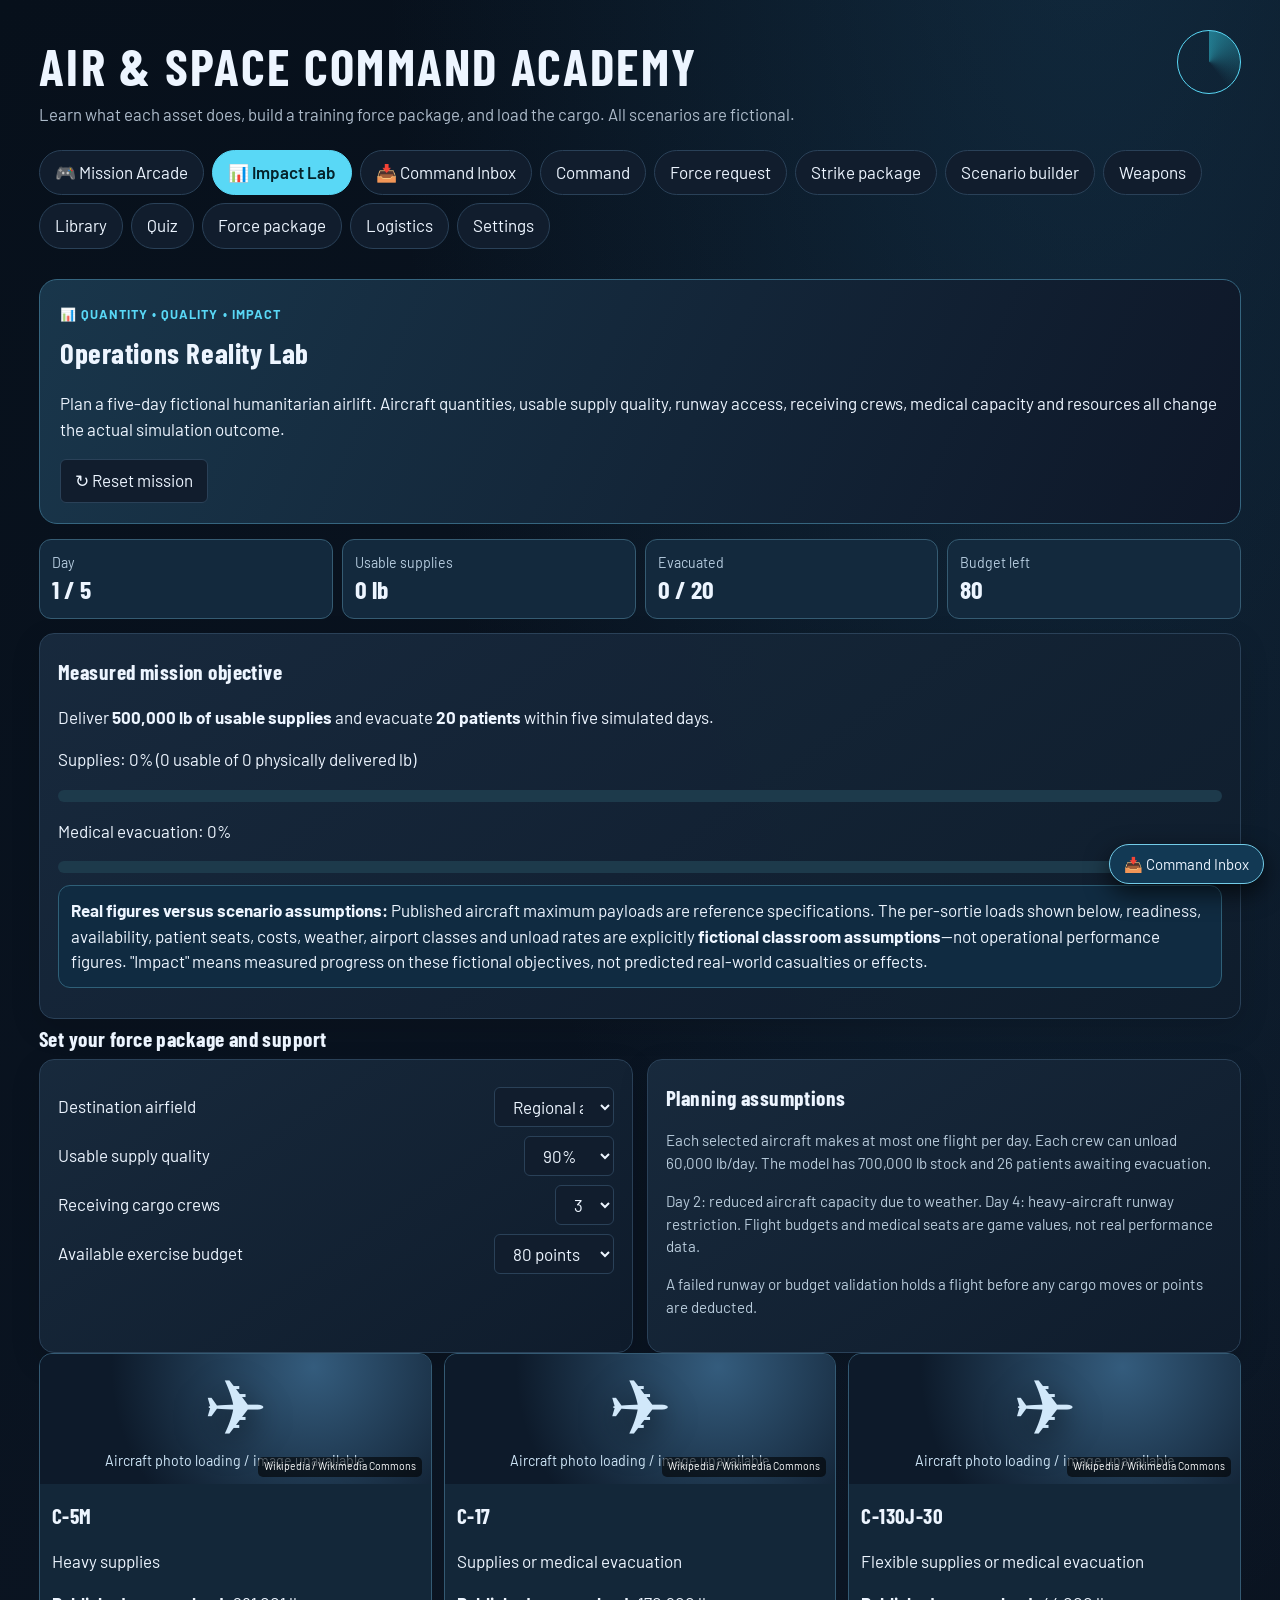
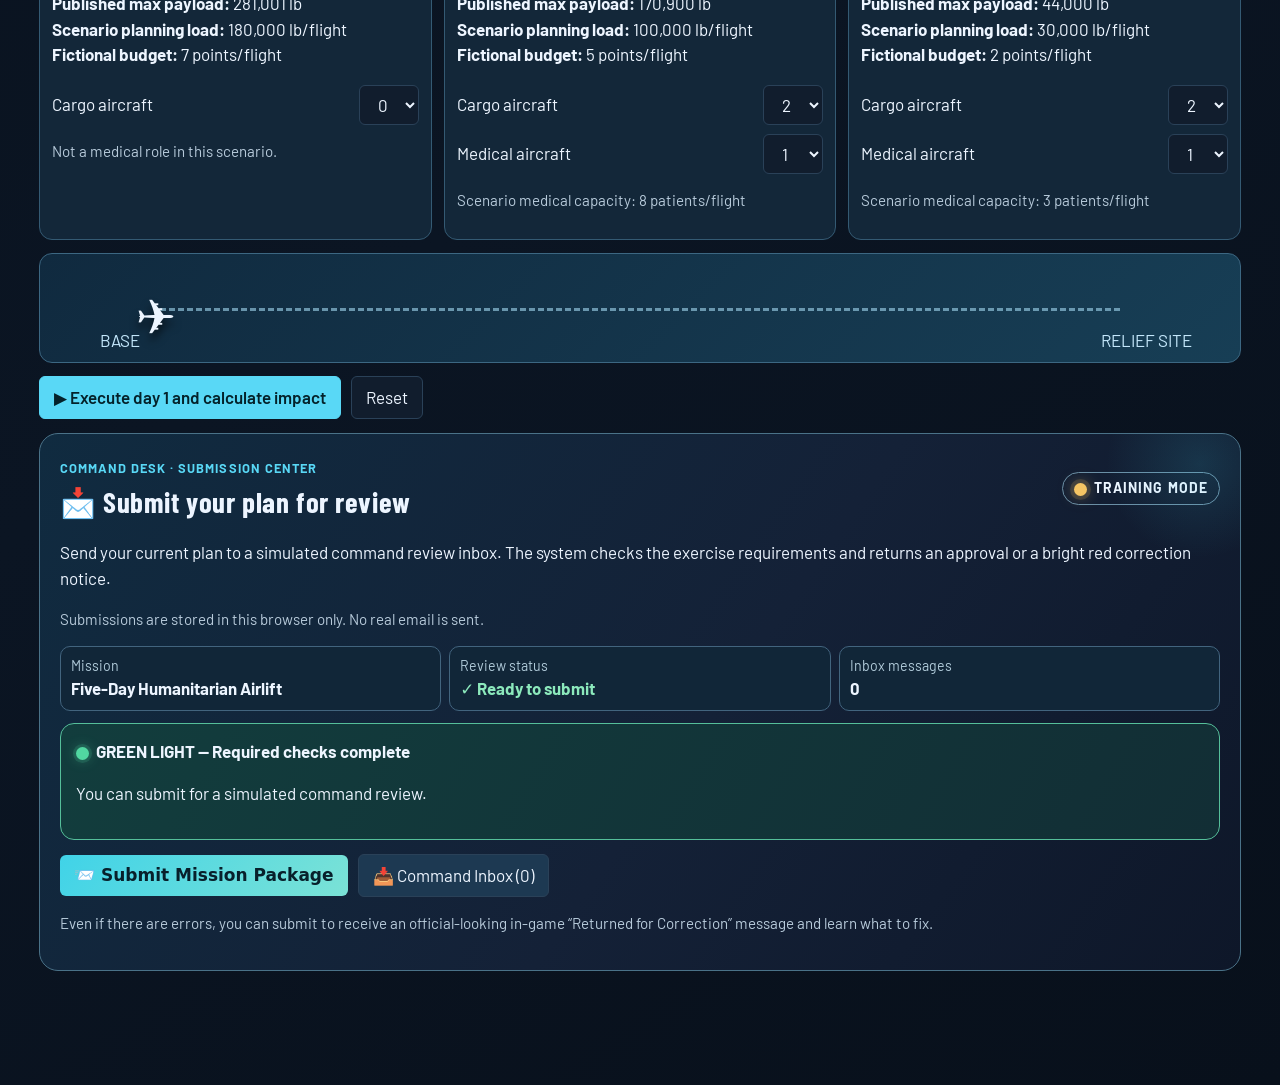
==== commit 3b29fac7: "Connect mission submission and red alert command inbox to index.html" ====
--- a/index.html
+++ b/index.html
@@ -157,7 +157,7 @@
 .impact-log{max-height:225px;overflow:auto;list-style:none;padding:0}.impact-log li{border-left:3px solid #4381a1;padding:7px 10px;margin:6px 0;background:#152b3b}
 @media(prefers-reduced-motion:reduce){.impact-flights{animation:none}}
 
-</style></head><body>
+</style><link rel="stylesheet" href="review.css?v=3"></head><body>
 <header><div class="radar" aria-hidden="true"></div><h1>Air &amp; Space Command Academy</h1>
 <p>Learn what each asset does, build a training force package, and load the cargo. All scenarios are fictional.</p></header>
 <nav id="nav" aria-label="Main"></nav>
@@ -768,4 +768,4 @@
 S.view='impact';
 
 draw();
-</script></body></html>+</script><script src="review.js?v=3"></script></body></html>
--- a/review.css
+++ b/review.css
@@ -0,0 +1,40 @@
+
+/* Air & Space Command Academy — Command Review System */
+.review-shell{background:linear-gradient(125deg,#102b40,#142137 55%,#0e1729);border:1px solid #4a7288;padding:20px;border-radius:19px;margin:14px 0;position:relative;overflow:hidden}
+.review-shell:before{content:"";position:absolute;right:-55px;top:-65px;width:190px;height:190px;background:radial-gradient(circle,#42d3ef22,transparent 70%);pointer-events:none}
+.review-head{display:flex;gap:16px;align-items:center;justify-content:space-between;flex-wrap:wrap}
+.review-head h2{margin:0}.review-pill{font-weight:700;font-size:.82em;letter-spacing:.08em;padding:5px 11px;border:1px solid #6a8fa6;border-radius:40px}
+.review-led{display:inline-block;width:13px;height:13px;border-radius:50%;background:#51d7a1;box-shadow:0 0 0 3px #51d7a126,0 0 13px #51d7a16c;vertical-align:middle;margin-right:7px}
+.review-led.red{background:#ff6767;box-shadow:0 0 0 4px #ff535327,0 0 16px #ff53538c}
+.review-led.amber{background:#f5c564;box-shadow:0 0 0 4px #f5c56423,0 0 15px #f5c56485}
+.review-alert{border:1px solid #ff7474;background:linear-gradient(120deg,#60262d,#371e2a);border-radius:14px;padding:15px;margin:12px 0;color:#fff0f0}
+.review-alert .review-led{animation:review-blink 1s ease-in-out infinite}
+@keyframes review-blink{50%{opacity:.25;box-shadow:0 0 0 1px #ff535327}}
+.review-okay{border:1px solid #55bf9a;background:linear-gradient(120deg,#123d3d,#122e35);border-radius:14px;padding:15px;margin:12px 0}
+.review-issues{margin:10px 0;padding-left:21px}.review-issues li{margin:5px 0}
+.review-actions{display:flex;gap:10px;flex-wrap:wrap;align-items:center;margin-top:14px}
+.review-primary{background:linear-gradient(130deg,#40d3e8,#7be2d6)!important;color:#08202b!important;border:0!important;font-weight:800}
+.review-secondary{background:#1d3952!important}
+.review-meta{display:grid;grid-template-columns:repeat(auto-fit,minmax(120px,1fr));gap:8px;margin:10px 0}
+.review-meta>div{border:1px solid #42647e;border-radius:10px;padding:8px 10px;background:#112638}
+.review-meta small{display:block;color:#b0cad9}.review-meta strong{font-size:1.05rem}
+.review-inbox{display:grid;grid-template-columns:minmax(210px,1fr) minmax(280px,1.7fr);gap:13px}
+.review-mail-list{max-height:560px;overflow:auto;border:1px solid #3c5a72;border-radius:12px;background:#132537}
+.review-mail{width:100%;text-align:left;border:0!important;border-bottom:1px solid #304a5b!important;border-radius:0!important;padding:13px!important;background:transparent!important}
+.review-mail.selected{background:#1c4860!important}
+.review-mail strong,.review-mail small{display:block}.review-mail small{color:#aac4d5}
+.review-detail{border:1px solid #40617a;border-radius:12px;padding:17px;background:#152b3d;min-height:230px}
+.review-stamp{font:800 1.25em 'Barlow Condensed',sans-serif;letter-spacing:.08em;padding:6px 11px;border:2px solid;border-radius:6px;display:inline-block;transform:rotate(-3deg);margin:8px 0}
+.review-stamp.approved{color:#71e0a6}.review-stamp.returned{color:#ff9d87}
+.review-overlay{position:fixed;inset:0;z-index:10000;background:#030b13d6;display:flex;align-items:center;justify-content:center;padding:15px;backdrop-filter:blur(5px)}
+.review-modal{width:min(640px,100%);max-height:90vh;overflow:auto;background:linear-gradient(135deg,#152e45,#101c2b);border:1px solid #578aa6;box-shadow:0 25px 100px #000a;border-radius:19px;padding:24px;animation:review-pop .24s ease}
+.review-modal h2{font-size:2rem;margin:8px 0}
+.review-modal .review-alert{margin-top:15px}
+@keyframes review-pop{from{transform:scale(.95) translateY(8px);opacity:.3}to{transform:scale(1);opacity:1}}
+.review-float{position:fixed;bottom:16px;right:16px;z-index:7000;box-shadow:0 9px 25px #000a;border:1px solid #73cce8!important;background:#123954!important;border-radius:99px!important;font-size:.88em}
+.review-badge{font-size:.78em;color:#fff;background:#bd3f4d;padding:2px 6px;border-radius:11px;margin-left:5px}
+.review-asset-images{display:flex;gap:6px;flex-wrap:wrap;margin:10px 0}
+.review-asset-images .photo-wrap{width:118px;height:78px;border-radius:8px;overflow:hidden}
+.review-asset-images small{display:block;width:118px;font-size:.7em}
+@media(max-width:680px){.review-inbox{grid-template-columns:1fr}.review-modal{padding:17px}.review-float{right:8px;bottom:8px}.review-shell{padding:14px}}
+@media(prefers-reduced-motion:reduce){.review-alert .review-led,.review-modal{animation:none!important}}
